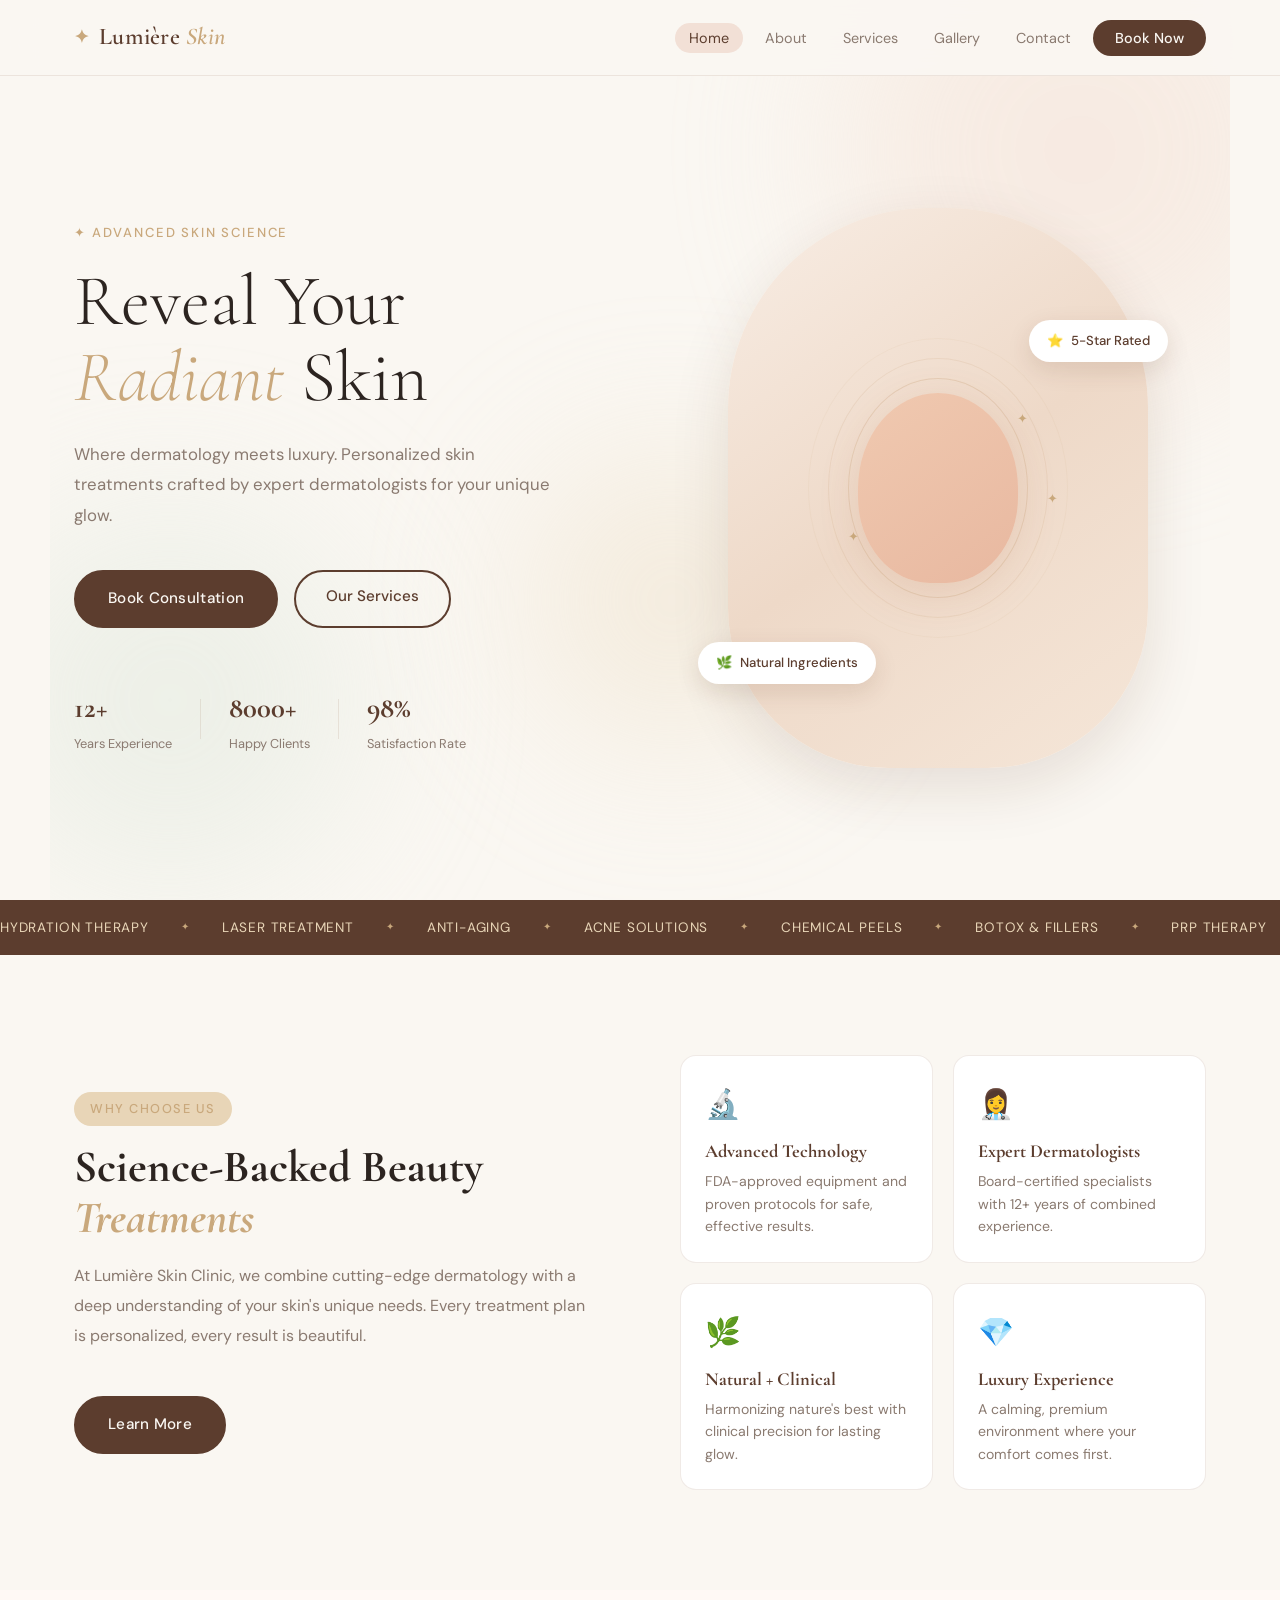
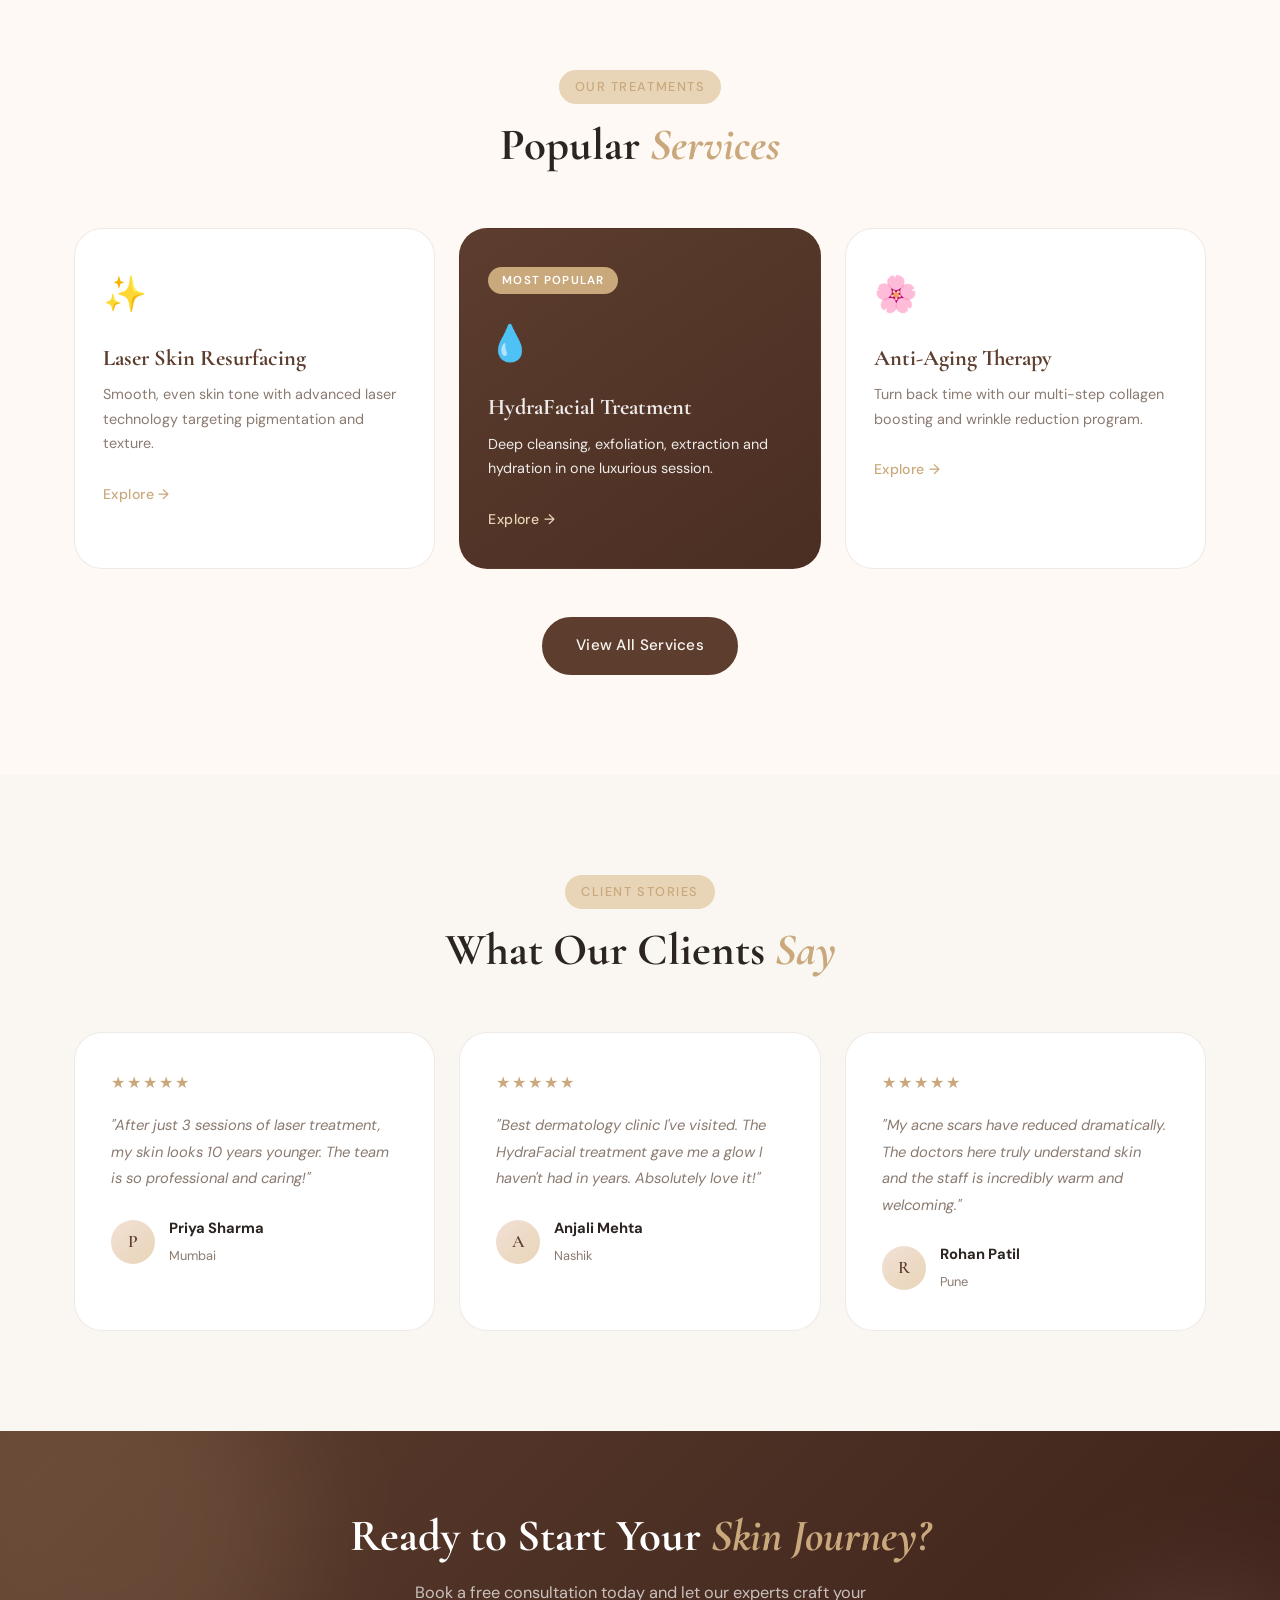
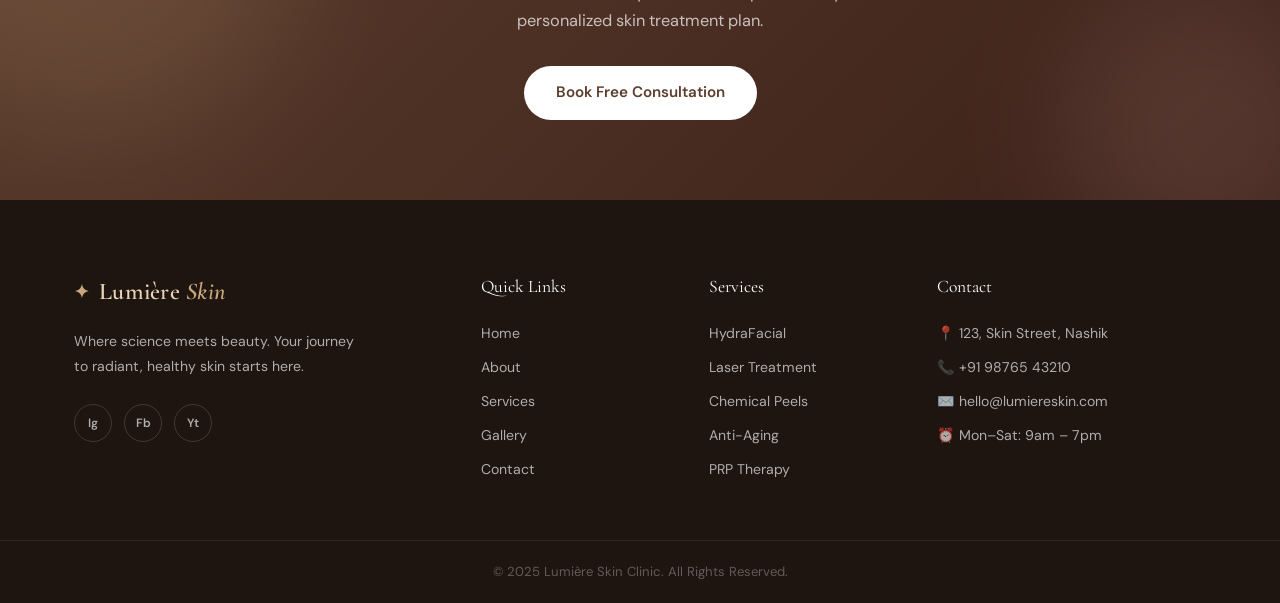
==== index.html @ b07c7418 "Add global styles for Lumière Skin Clinic including navbar, buttons, sections, and responsive design" ====
<!DOCTYPE html>
<html lang="en">
<head>
  <meta charset="UTF-8" />
  <meta name="viewport" content="width=device-width, initial-scale=1.0"/>
  <title>Lumière Skin Clinic – Glow From Within</title>
  <link href="https://fonts.googleapis.com/css2?family=Cormorant+Garamond:ital,wght@0,300;0,400;0,600;1,300;1,400&family=DM+Sans:wght@300;400;500&display=swap" rel="stylesheet"/>
  <link rel="stylesheet" href="style.css"/>
</head>
<body>

  <!-- NAV -->
  <nav class="navbar" id="navbar">
    <div class="nav-inner">
      <a href="index.html" class="logo">
        <span class="logo-icon">✦</span>
        <span>Lumière <em>Skin</em></span>
      </a>
      <button class="hamburger" id="hamburger" aria-label="Menu">
        <span></span><span></span><span></span>
      </button>
      <ul class="nav-links" id="navLinks">
        <li><a href="index.html" class="active">Home</a></li>
        <li><a href="about.html">About</a></li>
        <li><a href="services.html">Services</a></li>
        <li><a href="gallery.html">Gallery</a></li>
        <li><a href="contact.html">Contact</a></li>
        <li><a href="contact.html" class="nav-btn">Book Now</a></li>
      </ul>
    </div>
  </nav>

  <!-- HERO -->
  <section class="hero">
    <div class="hero-bg">
      <div class="blob blob1"></div>
      <div class="blob blob2"></div>
      <div class="blob blob3"></div>
    </div>
    <div class="hero-content">
      <p class="hero-tag">✦ Advanced Skin Science</p>
      <h1 class="hero-title">Reveal Your<br/><em>Radiant</em> Skin</h1>
      <p class="hero-sub">Where dermatology meets luxury. Personalized skin treatments crafted by expert dermatologists for your unique glow.</p>
      <div class="hero-btns">
        <a href="contact.html" class="btn-primary">Book Consultation</a>
        <a href="services.html" class="btn-ghost">Our Services</a>
      </div>
      <div class="hero-stats">
        <div class="stat"><strong>12+</strong><span>Years Experience</span></div>
        <div class="stat-divider"></div>
        <div class="stat"><strong>8000+</strong><span>Happy Clients</span></div>
        <div class="stat-divider"></div>
        <div class="stat"><strong>98%</strong><span>Satisfaction Rate</span></div>
      </div>
    </div>
    <div class="hero-image-wrap">
      <div class="hero-img-card">
        <div class="hero-img-placeholder">
          <div class="skin-illustration">
            <div class="face-circle"></div>
            <div class="glow-ring r1"></div>
            <div class="glow-ring r2"></div>
            <div class="glow-ring r3"></div>
            <div class="sparkle s1">✦</div>
            <div class="sparkle s2">✦</div>
            <div class="sparkle s3">✦</div>
          </div>
        </div>
        <div class="floating-badge b1"><span>🌿</span> Natural Ingredients</div>
        <div class="floating-badge b2"><span>⭐</span> 5-Star Rated</div>
      </div>
    </div>
  </section>

  <!-- MARQUEE -->
  <div class="marquee-wrap">
    <div class="marquee-track">
      <span>Hydration Therapy</span><span>✦</span>
      <span>Laser Treatment</span><span>✦</span>
      <span>Anti-Aging</span><span>✦</span>
      <span>Acne Solutions</span><span>✦</span>
      <span>Chemical Peels</span><span>✦</span>
      <span>Botox & Fillers</span><span>✦</span>
      <span>PRP Therapy</span><span>✦</span>
      <span>Hydration Therapy</span><span>✦</span>
      <span>Laser Treatment</span><span>✦</span>
      <span>Anti-Aging</span><span>✦</span>
      <span>Acne Solutions</span><span>✦</span>
      <span>Chemical Peels</span><span>✦</span>
    </div>
  </div>

  <!-- INTRO SECTION -->
  <section class="intro-section">
    <div class="container">
      <div class="intro-grid">
        <div class="intro-left">
          <div class="section-tag">Why Choose Us</div>
          <h2 class="section-title">Science-Backed Beauty <em>Treatments</em></h2>
          <p>At Lumière Skin Clinic, we combine cutting-edge dermatology with a deep understanding of your skin's unique needs. Every treatment plan is personalized, every result is beautiful.</p>
          <a href="about.html" class="btn-primary mt">Learn More</a>
        </div>
        <div class="intro-right">
          <div class="feature-cards">
            <div class="feat-card">
              <div class="feat-icon">🔬</div>
              <h4>Advanced Technology</h4>
              <p>FDA-approved equipment and proven protocols for safe, effective results.</p>
            </div>
            <div class="feat-card">
              <div class="feat-icon">👩‍⚕️</div>
              <h4>Expert Dermatologists</h4>
              <p>Board-certified specialists with 12+ years of combined experience.</p>
            </div>
            <div class="feat-card">
              <div class="feat-icon">🌿</div>
              <h4>Natural + Clinical</h4>
              <p>Harmonizing nature's best with clinical precision for lasting glow.</p>
            </div>
            <div class="feat-card">
              <div class="feat-icon">💎</div>
              <h4>Luxury Experience</h4>
              <p>A calming, premium environment where your comfort comes first.</p>
            </div>
          </div>
        </div>
      </div>
    </div>
  </section>

  <!-- SERVICES PREVIEW -->
  <section class="services-preview">
    <div class="container">
      <div class="sec-header">
        <div class="section-tag">Our Treatments</div>
        <h2 class="section-title">Popular <em>Services</em></h2>
      </div>
      <div class="services-grid">
        <div class="srv-card">
          <div class="srv-icon">✨</div>
          <h3>Laser Skin Resurfacing</h3>
          <p>Smooth, even skin tone with advanced laser technology targeting pigmentation and texture.</p>
          <a href="services.html" class="srv-link">Explore →</a>
        </div>
        <div class="srv-card featured">
          <div class="srv-badge">Most Popular</div>
          <div class="srv-icon">💧</div>
          <h3>HydraFacial Treatment</h3>
          <p>Deep cleansing, exfoliation, extraction and hydration in one luxurious session.</p>
          <a href="services.html" class="srv-link">Explore →</a>
        </div>
        <div class="srv-card">
          <div class="srv-icon">🌸</div>
          <h3>Anti-Aging Therapy</h3>
          <p>Turn back time with our multi-step collagen boosting and wrinkle reduction program.</p>
          <a href="services.html" class="srv-link">Explore →</a>
        </div>
      </div>
      <div class="center-btn">
        <a href="services.html" class="btn-primary">View All Services</a>
      </div>
    </div>
  </section>

  <!-- TESTIMONIALS -->
  <section class="testimonials">
    <div class="container">
      <div class="sec-header">
        <div class="section-tag">Client Stories</div>
        <h2 class="section-title">What Our Clients <em>Say</em></h2>
      </div>
      <div class="testi-grid">
        <div class="testi-card">
          <div class="stars">★★★★★</div>
          <p>"After just 3 sessions of laser treatment, my skin looks 10 years younger. The team is so professional and caring!"</p>
          <div class="testi-author"><div class="avatar">P</div><div><strong>Priya Sharma</strong><span>Mumbai</span></div></div>
        </div>
        <div class="testi-card">
          <div class="stars">★★★★★</div>
          <p>"Best dermatology clinic I've visited. The HydraFacial treatment gave me a glow I haven't had in years. Absolutely love it!"</p>
          <div class="testi-author"><div class="avatar">A</div><div><strong>Anjali Mehta</strong><span>Nashik</span></div></div>
        </div>
        <div class="testi-card">
          <div class="stars">★★★★★</div>
          <p>"My acne scars have reduced dramatically. The doctors here truly understand skin and the staff is incredibly warm and welcoming."</p>
          <div class="testi-author"><div class="avatar">R</div><div><strong>Rohan Patil</strong><span>Pune</span></div></div>
        </div>
      </div>
    </div>
  </section>

  <!-- CTA BANNER -->
  <section class="cta-banner">
    <div class="cta-content">
      <h2>Ready to Start Your <em>Skin Journey?</em></h2>
      <p>Book a free consultation today and let our experts craft your personalized skin treatment plan.</p>
      <a href="contact.html" class="btn-white">Book Free Consultation</a>
    </div>
    <div class="cta-blobs">
      <div class="cta-blob cb1"></div>
      <div class="cta-blob cb2"></div>
    </div>
  </section>

  <!-- FOOTER -->
  <footer class="footer">
    <div class="container footer-grid">
      <div class="footer-brand">
        <a href="index.html" class="logo dark"><span class="logo-icon">✦</span><span>Lumière <em>Skin</em></span></a>
        <p>Where science meets beauty. Your journey to radiant, healthy skin starts here.</p>
        <div class="socials">
          <a href="#">Ig</a><a href="#">Fb</a><a href="#">Yt</a>
        </div>
      </div>
      <div class="footer-col">
        <h5>Quick Links</h5>
        <ul>
          <li><a href="index.html">Home</a></li>
          <li><a href="about.html">About</a></li>
          <li><a href="services.html">Services</a></li>
          <li><a href="gallery.html">Gallery</a></li>
          <li><a href="contact.html">Contact</a></li>
        </ul>
      </div>
      <div class="footer-col">
        <h5>Services</h5>
        <ul>
          <li><a href="services.html">HydraFacial</a></li>
          <li><a href="services.html">Laser Treatment</a></li>
          <li><a href="services.html">Chemical Peels</a></li>
          <li><a href="services.html">Anti-Aging</a></li>
          <li><a href="services.html">PRP Therapy</a></li>
        </ul>
      </div>
      <div class="footer-col">
        <h5>Contact</h5>
        <ul>
          <li>📍 123, Skin Street, Nashik</li>
          <li>📞 +91 98765 43210</li>
          <li>✉️ hello@lumiereskin.com</li>
          <li>⏰ Mon–Sat: 9am – 7pm</li>
        </ul>
      </div>
    </div>
    <div class="footer-bottom">
      <p>© 2025 Lumière Skin Clinic. All Rights Reserved.</p>
    </div>
  </footer>

  <script src="script.js"></script>
</body>
</html>
---- style.css ----
/* ============================================
   LUMIÈRE SKIN CLINIC – GLOBAL STYLES
   ============================================ */

:root {
  --cream: #faf7f2;
  --warm-white: #fff9f5;
  --blush: #f2e0d6;
  --rose: #d4a09a;
  --gold: #c9a87c;
  --gold-light: #e8d5b7;
  --sage: #8fa88a;
  --sage-light: #d4e0d2;
  --charcoal: #2c2420;
  --brown: #5c3d2e;
  --muted: #8a7a70;
  --border: rgba(180,150,130,0.2);
  --shadow: 0 8px 40px rgba(80,40,20,0.08);
  --shadow-lg: 0 20px 60px rgba(80,40,20,0.12);
  --r: 16px;
  --r-lg: 28px;
  --nav-h: 76px;
}

*, *::before, *::after { box-sizing: border-box; margin: 0; padding: 0; }

html { scroll-behavior: smooth; }

body {
  font-family: 'DM Sans', sans-serif;
  background: var(--cream);
  color: var(--charcoal);
  font-size: 1rem;
  line-height: 1.7;
  overflow-x: hidden;
}

h1, h2, h3, h4 {
  font-family: 'Cormorant Garamond', serif;
  line-height: 1.15;
}

em { font-style: italic; color: var(--gold); }

a { text-decoration: none; color: inherit; }
img { max-width: 100%; display: block; }

.container { max-width: 1180px; margin: 0 auto; padding: 0 24px; }

/* ---- NAVBAR ---- */
.navbar {
  position: fixed; top: 0; left: 0; right: 0; z-index: 1000;
  height: var(--nav-h);
  background: rgba(250,247,242,0.92);
  backdrop-filter: blur(16px);
  border-bottom: 1px solid var(--border);
  transition: box-shadow 0.3s;
}
.navbar.scrolled { box-shadow: var(--shadow); }
.nav-inner {
  max-width: 1180px; margin: 0 auto; padding: 0 24px;
  height: 100%; display: flex; align-items: center; justify-content: space-between;
}
.logo {
  display: flex; align-items: center; gap: 10px;
  font-family: 'Cormorant Garamond', serif;
  font-size: 1.5rem; font-weight: 600;
  color: var(--brown); letter-spacing: 0.01em;
}
.logo-icon { color: var(--gold); font-size: 1.1rem; }
.logo em { font-style: italic; color: var(--gold); }
.nav-links {
  display: flex; align-items: center; gap: 8px;
  list-style: none;
}
.nav-links a {
  font-size: 0.9rem; font-weight: 400;
  color: var(--muted); padding: 6px 14px; border-radius: 100px;
  transition: all 0.2s;
}
.nav-links a:hover, .nav-links a.active {
  color: var(--brown); background: var(--blush);
}
.nav-btn {
  background: var(--brown) !important;
  color: var(--cream) !important;
  padding: 9px 22px !important;
  border-radius: 100px !important;
  font-weight: 500 !important;
}
.nav-btn:hover { background: var(--gold) !important; color: white !important; }
.hamburger {
  display: none; flex-direction: column; gap: 5px;
  background: none; border: none; cursor: pointer; padding: 8px;
}
.hamburger span {
  display: block; width: 24px; height: 2px;
  background: var(--brown); border-radius: 2px; transition: all 0.3s;
}

/* ---- BUTTONS ---- */
.btn-primary {
  display: inline-block;
  background: var(--brown); color: var(--cream);
  padding: 14px 32px; border-radius: 100px;
  font-family: 'DM Sans', sans-serif; font-size: 0.95rem; font-weight: 500;
  letter-spacing: 0.02em;
  transition: all 0.25s; border: 2px solid var(--brown);
}
.btn-primary:hover { background: var(--gold); border-color: var(--gold); transform: translateY(-2px); box-shadow: 0 8px 24px rgba(180,120,80,0.25); }
.btn-ghost {
  display: inline-block;
  background: transparent; color: var(--brown);
  padding: 12px 30px; border-radius: 100px;
  border: 2px solid var(--brown);
  font-size: 0.95rem; font-weight: 500;
  transition: all 0.25s;
}
.btn-ghost:hover { background: var(--brown); color: var(--cream); transform: translateY(-2px); }
.btn-white {
  display: inline-block;
  background: white; color: var(--brown);
  padding: 14px 32px; border-radius: 100px;
  font-size: 0.95rem; font-weight: 600;
  transition: all 0.25s;
}
.btn-white:hover { transform: translateY(-2px); box-shadow: 0 8px 24px rgba(0,0,0,0.15); }
.btn-primary.full { width: 100%; text-align: center; }
.mt { margin-top: 32px; }

/* ---- SECTION COMMON ---- */
.section-tag {
  display: inline-block;
  font-size: 0.8rem; font-weight: 500; letter-spacing: 0.12em; text-transform: uppercase;
  color: var(--gold); background: var(--gold-light);
  padding: 6px 16px; border-radius: 100px; margin-bottom: 16px;
}
.section-title { font-size: clamp(2rem, 4vw, 2.8rem); color: var(--charcoal); margin-bottom: 16px; }
.sec-header { text-align: center; margin-bottom: 56px; }
.sec-header p { color: var(--muted); max-width: 560px; margin: 0 auto; }
.center-btn { text-align: center; margin-top: 48px; }

/* ---- BLOBS ---- */
.blob {
  position: absolute; border-radius: 50%;
  filter: blur(80px); opacity: 0.4; pointer-events: none;
}
.blob1 { width: 500px; height: 500px; background: radial-gradient(circle, #f2d5c8, #f5e6d8); top: -100px; right: -100px; animation: blobFloat 8s ease-in-out infinite; }
.blob2 { width: 400px; height: 400px; background: radial-gradient(circle, #d4e0d2, #e8f0e6); bottom: 0; left: -80px; animation: blobFloat 10s ease-in-out infinite reverse; }
.blob3 { width: 300px; height: 300px; background: radial-gradient(circle, #e8d5b7, #f0e4cc); top: 50%; left: 40%; animation: blobFloat 12s ease-in-out infinite; }

@keyframes blobFloat {
  0%, 100% { transform: translate(0, 0) scale(1); }
  33% { transform: translate(30px, -20px) scale(1.05); }
  66% { transform: translate(-20px, 20px) scale(0.95); }
}

/* ============================================
   HERO
   ============================================ */
.hero {
  min-height: 100vh;
  padding-top: var(--nav-h);
  display: grid; grid-template-columns: 1fr 1fr;
  align-items: center; gap: 60px;
  max-width: 1180px; margin: 0 auto; padding-left: 24px; padding-right: 24px;
  position: relative;
}
.hero-bg { position: absolute; inset: 0; overflow: hidden; z-index: 0; pointer-events: none; }
.hero-content { position: relative; z-index: 1; padding: 60px 0; }
.hero-tag {
  font-size: 0.82rem; font-weight: 500; letter-spacing: 0.14em; text-transform: uppercase;
  color: var(--gold); margin-bottom: 20px; display: block;
}
.hero-title {
  font-size: clamp(2.8rem, 6vw, 4.5rem);
  color: var(--charcoal); font-weight: 300; margin-bottom: 24px;
  line-height: 1.05;
}
.hero-sub { font-size: 1.05rem; color: var(--muted); max-width: 480px; margin-bottom: 40px; line-height: 1.8; }
.hero-btns { display: flex; gap: 16px; flex-wrap: wrap; margin-bottom: 56px; }
.hero-stats { display: flex; align-items: center; gap: 28px; }
.stat { display: flex; flex-direction: column; }
.stat strong { font-size: 1.8rem; font-family: 'Cormorant Garamond', serif; color: var(--brown); }
.stat span { font-size: 0.8rem; color: var(--muted); }
.stat-divider { width: 1px; height: 40px; background: var(--border); }

/* HERO IMAGE */
.hero-image-wrap { position: relative; z-index: 1; display: flex; justify-content: center; }
.hero-img-card {
  position: relative; width: 420px; max-width: 100%;
}
.hero-img-placeholder {
  width: 100%; aspect-ratio: 3/4;
  background: linear-gradient(145deg, #f8ede4, #eed9c8, #f5e6d8);
  border-radius: 200px 200px 160px 160px;
  display: flex; align-items: center; justify-content: center;
  overflow: hidden; box-shadow: var(--shadow-lg);
}
.skin-illustration { position: relative; width: 200px; height: 200px; }
.face-circle {
  width: 160px; height: 190px;
  background: linear-gradient(145deg, #f0c9b0, #e8b8a0);
  border-radius: 50% 50% 45% 45%;
  position: absolute; top: 50%; left: 50%; transform: translate(-50%, -50%);
  box-shadow: 0 10px 40px rgba(180,100,60,0.15);
}
.glow-ring {
  position: absolute; border-radius: 50%;
  border: 1px solid rgba(200,160,120,0.3);
  top: 50%; left: 50%; transform: translate(-50%, -50%);
}
.r1 { width: 180px; height: 220px; animation: ringPulse 3s ease-in-out infinite; }
.r2 { width: 220px; height: 260px; animation: ringPulse 3s ease-in-out infinite 0.5s; opacity: 0.6; }
.r3 { width: 260px; height: 300px; animation: ringPulse 3s ease-in-out infinite 1s; opacity: 0.3; }
@keyframes ringPulse {
  0%, 100% { opacity: 0.4; transform: translate(-50%, -50%) scale(1); }
  50% { opacity: 0.8; transform: translate(-50%, -50%) scale(1.05); }
}
.sparkle { position: absolute; color: var(--gold); font-size: 0.8rem; animation: sparkleSpin 4s ease-in-out infinite; }
.s1 { top: 10%; right: 5%; animation-delay: 0s; }
.s2 { bottom: 20%; left: 5%; animation-delay: 1.3s; }
.s3 { top: 50%; right: -10%; animation-delay: 2.6s; }
@keyframes sparkleSpin { 0%, 100% { transform: scale(1) rotate(0deg); opacity: 0.7; } 50% { transform: scale(1.5) rotate(180deg); opacity: 1; } }

.floating-badge {
  position: absolute; background: white;
  border-radius: 50px; padding: 10px 18px;
  font-size: 0.82rem; font-weight: 500; color: var(--brown);
  box-shadow: 0 8px 24px rgba(80,40,20,0.12);
  display: flex; align-items: center; gap: 8px;
  animation: badgeFloat 4s ease-in-out infinite;
}
.b1 { bottom: 15%; left: -30px; animation-delay: 0s; }
.b2 { top: 20%; right: -20px; animation-delay: 2s; }
@keyframes badgeFloat { 0%, 100% { transform: translateY(0); } 50% { transform: translateY(-8px); } }

/* ---- MARQUEE ---- */
.marquee-wrap {
  background: var(--brown); overflow: hidden; padding: 16px 0;
}
.marquee-track {
  display: flex; gap: 32px; align-items: center;
  width: max-content;
  animation: marqueeScroll 25s linear infinite;
  font-size: 0.85rem; font-weight: 400; letter-spacing: 0.06em; text-transform: uppercase;
  color: var(--gold-light);
}
.marquee-track span:nth-child(even) { color: var(--gold); font-size: 0.6rem; }
@keyframes marqueeScroll { from { transform: translateX(0); } to { transform: translateX(-50%); } }

/* ---- INTRO ---- */
.intro-section { padding: 100px 0; }
.intro-grid { display: grid; grid-template-columns: 1fr 1fr; gap: 80px; align-items: center; }
.intro-left p { color: var(--muted); margin-bottom: 12px; line-height: 1.9; }
.feature-cards { display: grid; grid-template-columns: 1fr 1fr; gap: 20px; }
.feat-card {
  background: white; border-radius: var(--r);
  padding: 24px; border: 1px solid var(--border);
  transition: all 0.3s;
}
.feat-card:hover { transform: translateY(-4px); box-shadow: var(--shadow); border-color: var(--gold-light); }
.feat-icon { font-size: 1.8rem; margin-bottom: 12px; }
.feat-card h4 { font-family: 'Cormorant Garamond', serif; font-size: 1.15rem; color: var(--brown); margin-bottom: 8px; }
.feat-card p { font-size: 0.88rem; color: var(--muted); line-height: 1.6; }

/* ---- SERVICES PREVIEW ---- */
.services-preview { padding: 80px 0 100px; background: var(--warm-white); }
.services-grid { display: grid; grid-template-columns: repeat(3, 1fr); gap: 24px; }
.srv-card {
  background: white; border-radius: var(--r-lg);
  padding: 36px 28px; border: 1px solid var(--border);
  position: relative; transition: all 0.3s; overflow: hidden;
}
.srv-card::before {
  content: ''; position: absolute; inset: 0;
  background: linear-gradient(145deg, transparent, rgba(200,160,120,0.04));
  opacity: 0; transition: opacity 0.3s;
}
.srv-card:hover { transform: translateY(-6px); box-shadow: var(--shadow-lg); }
.srv-card:hover::before { opacity: 1; }
.srv-card.featured {
  background: linear-gradient(145deg, var(--brown), #4a2e22);
  color: white; border-color: transparent;
}
.srv-card.featured h3, .srv-card.featured p { color: rgba(255,255,255,0.9); }
.srv-card.featured .srv-link { color: var(--gold-light); }
.srv-badge {
  display: inline-block; background: var(--gold);
  color: white; font-size: 0.72rem; font-weight: 600;
  letter-spacing: 0.1em; text-transform: uppercase;
  padding: 4px 14px; border-radius: 100px; margin-bottom: 20px;
}
.srv-icon { font-size: 2.2rem; margin-bottom: 20px; display: block; }
.srv-card h3 { font-family: 'Cormorant Garamond', serif; font-size: 1.4rem; margin-bottom: 12px; color: var(--brown); }
.srv-card p { font-size: 0.9rem; color: var(--muted); margin-bottom: 24px; line-height: 1.7; }
.srv-link { font-size: 0.88rem; font-weight: 500; color: var(--gold); letter-spacing: 0.03em; transition: letter-spacing 0.2s; }
.srv-link:hover { letter-spacing: 0.06em; }

/* ---- TESTIMONIALS ---- */
.testimonials { padding: 100px 0; }
.testi-grid { display: grid; grid-template-columns: repeat(3, 1fr); gap: 24px; }
.testi-card {
  background: white; border-radius: var(--r-lg);
  padding: 36px; border: 1px solid var(--border);
  transition: all 0.3s;
}
.testi-card:hover { transform: translateY(-4px); box-shadow: var(--shadow); }
.stars { color: var(--gold); margin-bottom: 16px; letter-spacing: 2px; font-size: 1rem; }
.testi-card > p { color: var(--muted); font-size: 0.92rem; line-height: 1.8; margin-bottom: 24px; font-style: italic; }
.testi-author { display: flex; align-items: center; gap: 14px; }
.avatar {
  width: 44px; height: 44px; border-radius: 50%;
  background: linear-gradient(135deg, var(--blush), var(--gold-light));
  display: flex; align-items: center; justify-content: center;
  font-family: 'Cormorant Garamond', serif; font-size: 1.1rem;
  color: var(--brown); font-weight: 600; flex-shrink: 0;
}
.testi-author strong { display: block; font-size: 0.92rem; color: var(--charcoal); }
.testi-author span { font-size: 0.8rem; color: var(--muted); }

/* ---- CTA BANNER ---- */
.cta-banner {
  background: linear-gradient(135deg, var(--brown) 0%, #3a2018 100%);
  padding: 80px 24px; text-align: center; position: relative; overflow: hidden;
}
.cta-content { position: relative; z-index: 1; }
.cta-banner h2 { font-size: clamp(1.8rem, 4vw, 2.8rem); color: white; margin-bottom: 16px; }
.cta-banner em { color: var(--gold); font-style: italic; }
.cta-banner p { color: rgba(255,255,255,0.7); max-width: 500px; margin: 0 auto 32px; font-size: 1.02rem; }
.cta-blob { position: absolute; border-radius: 50%; filter: blur(60px); opacity: 0.15; }
.cb1 { width: 400px; height: 400px; background: var(--gold); top: -100px; left: -100px; }
.cb2 { width: 300px; height: 300px; background: var(--rose); bottom: -80px; right: -80px; }

/* ---- FOOTER ---- */
.footer { background: #1e1410; padding: 72px 0 0; color: rgba(255,255,255,0.65); }
.footer-grid { display: grid; grid-template-columns: 2fr 1fr 1fr 1.5fr; gap: 48px; padding-bottom: 48px; }
.footer-brand .logo { color: var(--gold-light); margin-bottom: 16px; }
.footer-brand p { font-size: 0.88rem; line-height: 1.8; max-width: 280px; margin-bottom: 24px; }
.socials { display: flex; gap: 12px; }
.socials a {
  width: 38px; height: 38px; border-radius: 50%;
  border: 1px solid rgba(255,255,255,0.15);
  display: flex; align-items: center; justify-content: center;
  font-size: 0.75rem; font-weight: 600; letter-spacing: 0;
  transition: all 0.2s;
}
.socials a:hover { background: var(--gold); border-color: var(--gold); color: white; }
.footer-col h5 {
  font-family: 'Cormorant Garamond', serif;
  font-size: 1.1rem; color: white; margin-bottom: 20px; font-weight: 400;
}
.footer-col ul { list-style: none; }
.footer-col ul li { margin-bottom: 10px; font-size: 0.88rem; }
.footer-col ul li a { transition: color 0.2s; }
.footer-col ul li a:hover { color: var(--gold-light); }
.footer-bottom {
  border-top: 1px solid rgba(255,255,255,0.08);
  padding: 20px 24px; text-align: center;
  font-size: 0.82rem; color: rgba(255,255,255,0.3);
}

/* ============================================
   PAGE HERO (inner pages)
   ============================================ */
.page-hero {
  padding: calc(var(--nav-h) + 80px) 24px 80px;
  text-align: center; position: relative; overflow: hidden;
  background: var(--warm-white);
}
.ph-blobs { position: absolute; inset: 0; overflow: hidden; pointer-events: none; }
.ph-content { position: relative; z-index: 1; }
.page-hero h1 { font-size: clamp(2.8rem, 6vw, 4rem); margin-bottom: 16px; }
.page-hero p { color: var(--muted); font-size: 1.05rem; max-width: 520px; margin: 0 auto; }

/* ============================================
   ABOUT PAGE
   ============================================ */
.about-story { padding: 100px 0; }
.story-grid { display: grid; grid-template-columns: 1fr 1.3fr; gap: 80px; align-items: center; }
.story-visual { position: relative; }
.story-img-card {
  background: linear-gradient(145deg, #f0e4d8, #e8d5c0);
  border-radius: var(--r-lg); padding: 60px;
  aspect-ratio: 1; display: flex; align-items: center; justify-content: center;
  box-shadow: var(--shadow-lg);
}
.clinic-illustration { position: relative; }
.cli-circle {
  width: 160px; height: 160px; border-radius: 50%;
  background: linear-gradient(145deg, var(--rose), var(--gold));
  opacity: 0.3;
}
.cli-plus {
  position: absolute; top: 50%; left: 50%; transform: translate(-50%, -50%);
  font-size: 4rem; color: var(--brown); opacity: 0.6;
  font-family: 'Cormorant Garamond', serif;
}
.story-badge {
  position: absolute; bottom: -20px; right: -20px;
  background: var(--brown); color: var(--gold-light);
  padding: 16px 24px; border-radius: var(--r);
  font-family: 'Cormorant Garamond', serif; font-size: 1.4rem;
  box-shadow: var(--shadow);
}
.story-text p { color: var(--muted); margin-bottom: 20px; line-height: 1.9; }
.about-pillars { margin-top: 36px; display: flex; flex-direction: column; gap: 20px; }
.pillar { display: flex; gap: 20px; align-items: flex-start; }
.pillar-num {
  font-family: 'Cormorant Garamond', serif; font-size: 2rem;
  color: var(--gold); font-weight: 300; line-height: 1; flex-shrink: 0;
}
.pillar strong { display: block; color: var(--brown); margin-bottom: 4px; }
.pillar p { font-size: 0.88rem; color: var(--muted); margin: 0; }

.team-section { padding: 80px 0 100px; background: var(--warm-white); }
.team-grid { display: grid; grid-template-columns: repeat(3, 1fr); gap: 28px; }
.team-card {
  background: white; border-radius: var(--r-lg);
  padding: 40px 28px; text-align: center;
  border: 1px solid var(--border); transition: all 0.3s;
}
.team-card:hover { transform: translateY(-6px); box-shadow: var(--shadow-lg); }
.avatar-circle {
  width: 90px; height: 90px; border-radius: 50%;
  display: flex; align-items: center; justify-content: center;
  font-family: 'Cormorant Garamond', serif; font-size: 1.2rem;
  font-weight: 600; margin: 0 auto 20px;
}
.av1 { background: linear-gradient(135deg, #f2d5c8, #e8c0aa); color: var(--brown); }
.av2 { background: linear-gradient(135deg, #d4e0d2, #b8d0b5); color: #3a5e38; }
.av3 { background: linear-gradient(135deg, #d3d8f5, #b8c0e8); color: #3a4580; }
.team-card h3 { font-family: 'Cormorant Garamond', serif; font-size: 1.4rem; color: var(--brown); margin-bottom: 6px; }
.team-role { font-size: 0.82rem; color: var(--gold); font-weight: 500; letter-spacing: 0.05em; display: block; margin-bottom: 14px; }
.team-card > p { font-size: 0.88rem; color: var(--muted); line-height: 1.7; }

.values-section { padding: 80px 0 100px; }
.values-grid { display: grid; grid-template-columns: repeat(4, 1fr); gap: 20px; }
.val-card {
  background: white; border-radius: var(--r);
  padding: 32px 24px; border: 1px solid var(--border);
  text-align: center; transition: all 0.3s;
}
.val-card:hover { transform: translateY(-4px); box-shadow: var(--shadow); }
.val-icon { font-size: 2rem; margin-bottom: 16px; }
.val-card h4 { font-family: 'Cormorant Garamond', serif; font-size: 1.2rem; color: var(--brown); margin-bottom: 10px; }
.val-card p { font-size: 0.86rem; color: var(--muted); }

/* ============================================
   SERVICES PAGE
   ============================================ */
.services-full { padding: 80px 0 100px; }
.services-cats { display: flex; flex-direction: column; gap: 64px; }
.cat-label {
  font-family: 'Cormorant Garamond', serif; font-size: 1.6rem;
  color: var(--brown); margin-bottom: 28px;
  padding-bottom: 16px; border-bottom: 1px solid var(--border);
  display: flex; align-items: center; gap: 16px;
}
.cat-label::before { content: '✦'; color: var(--gold); font-size: 1rem; }
.srv-list { display: flex; flex-direction: column; gap: 16px; }
.srv-detail-card {
  background: white; border-radius: var(--r);
  padding: 28px; border: 1px solid var(--border);
  display: flex; align-items: flex-start; gap: 24px;
  transition: all 0.25s;
}
.srv-detail-card:hover { box-shadow: var(--shadow); border-color: var(--gold-light); transform: translateX(4px); }
.sdc-icon { font-size: 2rem; flex-shrink: 0; width: 56px; text-align: center; margin-top: 4px; }
.sdc-content { flex: 1; }
.sdc-content h3 { font-family: 'Cormorant Garamond', serif; font-size: 1.35rem; color: var(--brown); margin-bottom: 8px; }
.sdc-content > p { font-size: 0.9rem; color: var(--muted); margin-bottom: 14px; line-height: 1.7; }
.sdc-meta { display: flex; gap: 20px; }
.sdc-meta span { font-size: 0.82rem; color: var(--muted); background: var(--cream); padding: 4px 12px; border-radius: 100px; }
.sdc-btn {
  flex-shrink: 0; background: var(--brown); color: var(--cream);
  padding: 10px 22px; border-radius: 100px; font-size: 0.85rem; font-weight: 500;
  align-self: center; transition: all 0.2s; white-space: nowrap;
}
.sdc-btn:hover { background: var(--gold); }

/* ============================================
   GALLERY PAGE
   ============================================ */
.gallery-section { padding: 60px 0 100px; }
.gallery-filters {
  display: flex; gap: 10px; flex-wrap: wrap;
  justify-content: center; margin-bottom: 48px;
}
.gf-btn {
  background: white; border: 1px solid var(--border);
  color: var(--muted); padding: 9px 22px; border-radius: 100px;
  font-family: 'DM Sans', sans-serif; font-size: 0.88rem; cursor: pointer;
  transition: all 0.2s;
}
.gf-btn.active, .gf-btn:hover { background: var(--brown); color: var(--cream); border-color: var(--brown); }
.gallery-grid {
  display: grid;
  grid-template-columns: repeat(4, 1fr);
  grid-auto-rows: 220px;
  gap: 16px;
}
.gallery-item.tall { grid-row: span 2; }
.gallery-item.wide { grid-column: span 2; }
.g-card {
  border-radius: var(--r); overflow: hidden;
  position: relative; cursor: pointer; height: 100%;
  transition: transform 0.3s, box-shadow 0.3s;
}
.g-card:hover { transform: scale(1.02); box-shadow: var(--shadow-lg); }
.g-card:hover .g-overlay { opacity: 1; }
.g-overlay {
  position: absolute; inset: 0; z-index: 2;
  background: rgba(44,36,32,0.6);
  display: flex; align-items: center; justify-content: center;
  opacity: 0; transition: opacity 0.3s;
}
.g-overlay span { color: white; font-size: 0.92rem; font-weight: 500; text-align: center; padding: 0 16px; }
.g-placeholder {
  width: 100%; height: 100%;
  display: flex; flex-direction: column;
  align-items: center; justify-content: center; gap: 8px;
}
.g-tag {
  position: absolute; top: 12px; left: 12px;
  background: rgba(255,255,255,0.9); color: var(--brown);
  font-size: 0.72rem; font-weight: 600; letter-spacing: 0.06em; text-transform: uppercase;
  padding: 4px 12px; border-radius: 100px;
}
.gp-face {
  width: 80px; height: 100px; border-radius: 50% 50% 45% 45%;
  box-shadow: 0 4px 20px rgba(0,0,0,0.1);
}
.f1 { background: linear-gradient(145deg, #f0c9b0, #e8b8a0); }
.f2 { background: linear-gradient(145deg, #e8d0c0, #d8c0a8); }
.f3 { background: linear-gradient(145deg, #d8e8f0, #c0d8e8); }
.f4 { background: linear-gradient(145deg, #f0d0c8, #e8c0b0); }
.f5 { background: linear-gradient(145deg, #d0d8f0, #c0c8e8); }
.gp-shine {
  width: 40px; height: 40px; border-radius: 50%;
  background: radial-gradient(circle, rgba(255,255,255,0.8), transparent);
  margin-top: -20px; margin-left: 20px;
}
.gp-sparkles { color: var(--gold); font-size: 1.2rem; letter-spacing: 8px; }
.gp-icon { text-align: center; }
.laser-beam {
  width: 3px; height: 60px; background: linear-gradient(to bottom, #60d0ff, transparent);
  margin: 0 auto; border-radius: 2px;
  box-shadow: 0 0 10px #60d0ff;
}
.before-after { display: flex; width: 100%; height: 100%; }
.ba-side { flex: 1; display: flex; align-items: center; justify-content: center; font-size: 0.75rem; font-weight: 600; letter-spacing: 0.08em; text-transform: uppercase; }
.ba-before { background: rgba(180,120,100,0.2); color: #8a5545; }
.ba-after { background: rgba(100,180,120,0.2); color: #4a8a5a; }
.ba-after.clear { background: rgba(120,200,140,0.3); }
.ba-divider { width: 2px; background: white; }
.oxygen-bubbles { display: flex; gap: 8px; color: rgba(100,150,200,0.6); font-size: 1.2rem; letter-spacing: 4px; }
.age-arrows { color: var(--gold); font-size: 0.85rem; font-weight: 600; }
.clinic-ph { padding: 20px; }
.clinic-room { position: relative; width: 140px; height: 100px; }
.cr-bed { width: 100px; height: 40px; background: rgba(200,180,160,0.4); border-radius: 8px; position: absolute; bottom: 0; left: 10px; }
.cr-lamp { width: 20px; height: 50px; background: rgba(200,200,200,0.5); border-radius: 4px; position: absolute; top: 0; right: 20px; }
.cr-table { width: 40px; height: 30px; background: rgba(180,160,140,0.3); border-radius: 6px; position: absolute; bottom: 0; right: 0; }

/* LIGHTBOX */
.lightbox {
  display: none; position: fixed; inset: 0; z-index: 9999;
  background: rgba(20,10,6,0.95); align-items: center; justify-content: center;
}
.lightbox.open { display: flex; }
.lb-close {
  position: absolute; top: 24px; right: 24px;
  background: rgba(255,255,255,0.1); border: none; color: white;
  width: 44px; height: 44px; border-radius: 50%; cursor: pointer; font-size: 1.1rem;
  transition: background 0.2s;
}
.lb-close:hover { background: var(--rose); }
.lb-content { max-width: 80vw; max-height: 80vh; border-radius: var(--r); overflow: hidden; }

/* ============================================
   CONTACT PAGE
   ============================================ */
.contact-section { padding: 80px 0 100px; }
.contact-grid { display: grid; grid-template-columns: 1fr 1.4fr; gap: 60px; align-items: start; }
.contact-info h2 { margin-bottom: 16px; }
.contact-info > p { color: var(--muted); margin-bottom: 40px; }
.info-items { display: flex; flex-direction: column; gap: 24px; margin-bottom: 36px; }
.info-item { display: flex; gap: 16px; align-items: flex-start; }
.info-icon { font-size: 1.4rem; flex-shrink: 0; margin-top: 2px; }
.info-item strong { display: block; color: var(--brown); margin-bottom: 4px; font-family: 'Cormorant Garamond', serif; font-size: 1.05rem; }
.info-item p { font-size: 0.9rem; color: var(--muted); line-height: 1.6; margin: 0; }
.social-links { display: flex; gap: 12px; flex-wrap: wrap; }
.soc-link {
  background: var(--blush); color: var(--brown);
  padding: 8px 18px; border-radius: 100px; font-size: 0.85rem;
  transition: all 0.2s;
}
.soc-link:hover { background: var(--brown); color: var(--cream); }

.form-card {
  background: white; border-radius: var(--r-lg);
  padding: 48px; border: 1px solid var(--border);
  box-shadow: var(--shadow);
}
.form-card h3 { font-family: 'Cormorant Garamond', serif; font-size: 1.8rem; color: var(--brown); margin-bottom: 8px; }
.form-card > p { color: var(--muted); font-size: 0.9rem; margin-bottom: 32px; }
.form-group { margin-bottom: 20px; }
.form-row { display: grid; grid-template-columns: 1fr 1fr; gap: 16px; }
.form-group label { display: block; font-size: 0.82rem; font-weight: 500; color: var(--brown); margin-bottom: 8px; letter-spacing: 0.03em; }
.form-group input,
.form-group select,
.form-group textarea {
  width: 100%; padding: 13px 16px;
  border: 1.5px solid var(--border); border-radius: 10px;
  font-family: 'DM Sans', sans-serif; font-size: 0.92rem; color: var(--charcoal);
  background: var(--cream); outline: none; transition: border-color 0.2s;
  appearance: none;
}
.form-group input:focus,
.form-group select:focus,
.form-group textarea:focus { border-color: var(--gold); background: white; }
.form-group textarea { resize: vertical; min-height: 120px; }
.success-msg {
  background: #d4edda; color: #2d6a4f;
  padding: 16px; border-radius: 10px; margin-bottom: 24px;
  font-size: 0.9rem; font-weight: 500; display: flex; align-items: center; gap: 10px;
}
.success-msg span { font-size: 1.2rem; }

.map-section { height: 360px; position: relative; overflow: hidden; }
.map-placeholder {
  width: 100%; height: 100%;
  background: linear-gradient(135deg, #f0e8d8, #e8dcc8, #d8ceb8);
  display: flex; align-items: center; justify-content: center;
}
.map-overlay-content { text-align: center; }
.map-pin { font-size: 2.5rem; margin-bottom: 12px; animation: pinBounce 2s ease-in-out infinite; }
@keyframes pinBounce { 0%, 100% { transform: translateY(0); } 50% { transform: translateY(-8px); } }
.map-overlay-content h4 { font-family: 'Cormorant Garamond', serif; font-size: 1.4rem; color: var(--brown); margin-bottom: 6px; }
.map-overlay-content p { color: var(--muted); font-size: 0.9rem; margin-bottom: 20px; }

.faq-section { padding: 80px 0 100px; background: var(--warm-white); }
.faq-list { max-width: 780px; margin: 0 auto; display: flex; flex-direction: column; gap: 12px; }
.faq-item { background: white; border-radius: var(--r); border: 1px solid var(--border); overflow: hidden; }
.faq-q {
  width: 100%; display: flex; justify-content: space-between; align-items: center;
  padding: 20px 24px; background: none; border: none; cursor: pointer;
  font-family: 'DM Sans', sans-serif; font-size: 0.95rem; font-weight: 500;
  color: var(--charcoal); text-align: left; gap: 16px; transition: color 0.2s;
}
.faq-q:hover { color: var(--brown); }
.faq-arrow { font-size: 1.4rem; color: var(--gold); flex-shrink: 0; transition: transform 0.3s; line-height: 1; }
.faq-q.open .faq-arrow { transform: rotate(45deg); }
.faq-a {
  max-height: 0; overflow: hidden; transition: max-height 0.35s ease, padding 0.2s;
  padding: 0 24px; font-size: 0.9rem; color: var(--muted); line-height: 1.8;
}
.faq-a.open { max-height: 200px; padding-bottom: 20px; }

/* ============================================
   RESPONSIVE
   ============================================ */
@media (max-width: 1024px) {
  .gallery-grid { grid-template-columns: repeat(3, 1fr); }
  .hero { grid-template-columns: 1fr; text-align: center; }
  .hero-content { order: 1; padding-bottom: 0; }
  .hero-image-wrap { order: 2; }
  .hero-sub { max-width: 100%; }
  .hero-btns { justify-content: center; }
  .hero-stats { justify-content: center; }
  .hero-img-card { width: 300px; }
  .intro-grid { grid-template-columns: 1fr; gap: 48px; }
  .values-grid { grid-template-columns: repeat(2, 1fr); }
}

@media (max-width: 768px) {
  .nav-links {
    display: none; flex-direction: column;
    position: absolute; top: var(--nav-h); left: 0; right: 0;
    background: white; padding: 20px; gap: 4px;
    box-shadow: var(--shadow); border-top: 1px solid var(--border);
  }
  .nav-links.open { display: flex; }
  .nav-links a { padding: 12px 16px; border-radius: 8px; }
  .hamburger { display: flex; }

  .hero { padding: 24px; }
  .hero-title { font-size: 2.8rem; }
  .hero-image-wrap { display: none; }
  .hero-stats { gap: 16px; flex-wrap: wrap; justify-content: center; }

  .services-grid { grid-template-columns: 1fr; }
  .testi-grid { grid-template-columns: 1fr; }
  .team-grid { grid-template-columns: 1fr; }
  .story-grid { grid-template-columns: 1fr; }
  .gallery-grid { grid-template-columns: repeat(2, 1fr); }
  .gallery-item.wide { grid-column: span 1; }
  .contact-grid { grid-template-columns: 1fr; }
  .form-row { grid-template-columns: 1fr; }
  .form-card { padding: 28px; }
  .footer-grid { grid-template-columns: 1fr 1fr; gap: 32px; }
  .values-grid { grid-template-columns: 1fr 1fr; }
  .feature-cards { grid-template-columns: 1fr; }
  .srv-detail-card { flex-direction: column; gap: 12px; }
  .sdc-btn { align-self: flex-start; }
  .sdc-meta { flex-wrap: wrap; gap: 8px; }
}

@media (max-width: 480px) {
  .gallery-grid { grid-template-columns: 1fr 1fr; grid-auto-rows: 160px; }
  .gallery-item.tall { grid-row: span 1; }
  .footer-grid { grid-template-columns: 1fr; }
  .hero-stats { flex-direction: column; align-items: center; }
  .stat-divider { width: 40px; height: 1px; }
  .btn-primary, .btn-ghost { padding: 12px 24px; font-size: 0.9rem; }
  .values-grid { grid-template-columns: 1fr; }
  .hero-btns { flex-direction: column; align-items: center; }
}
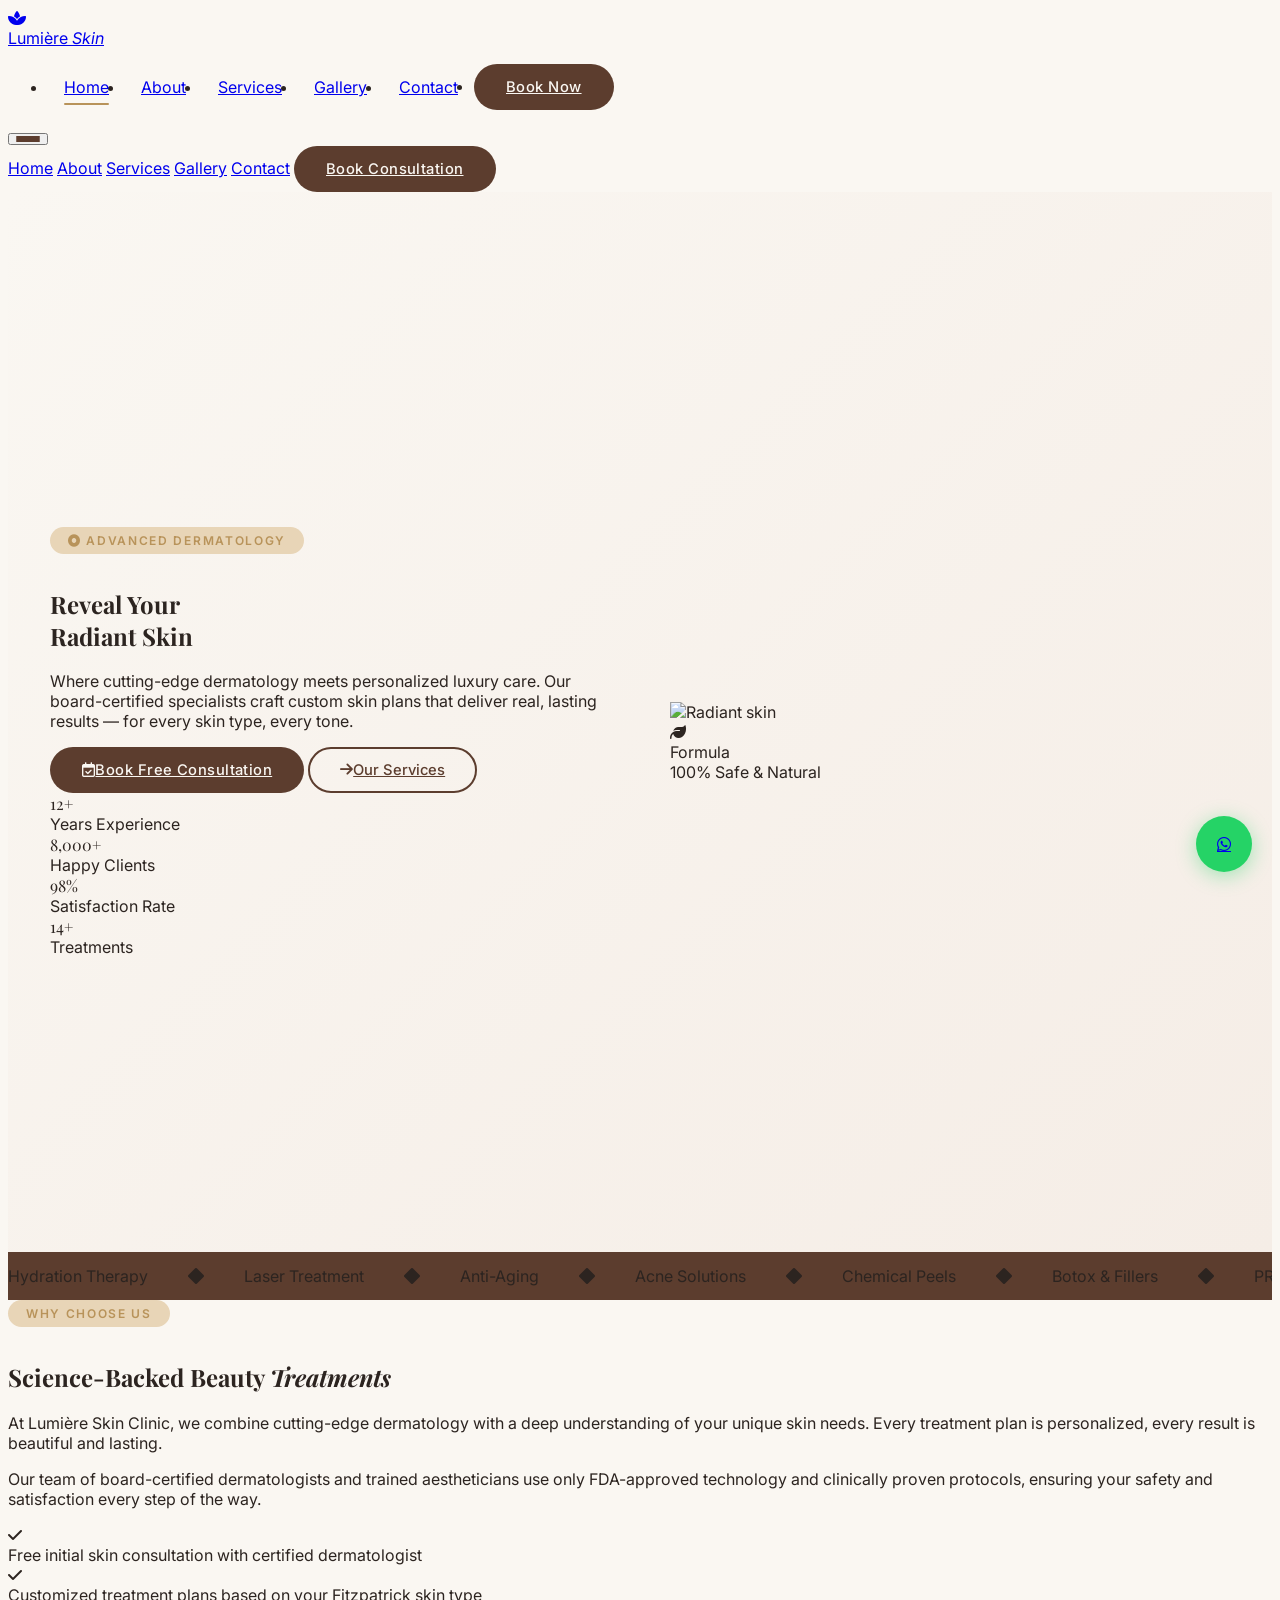
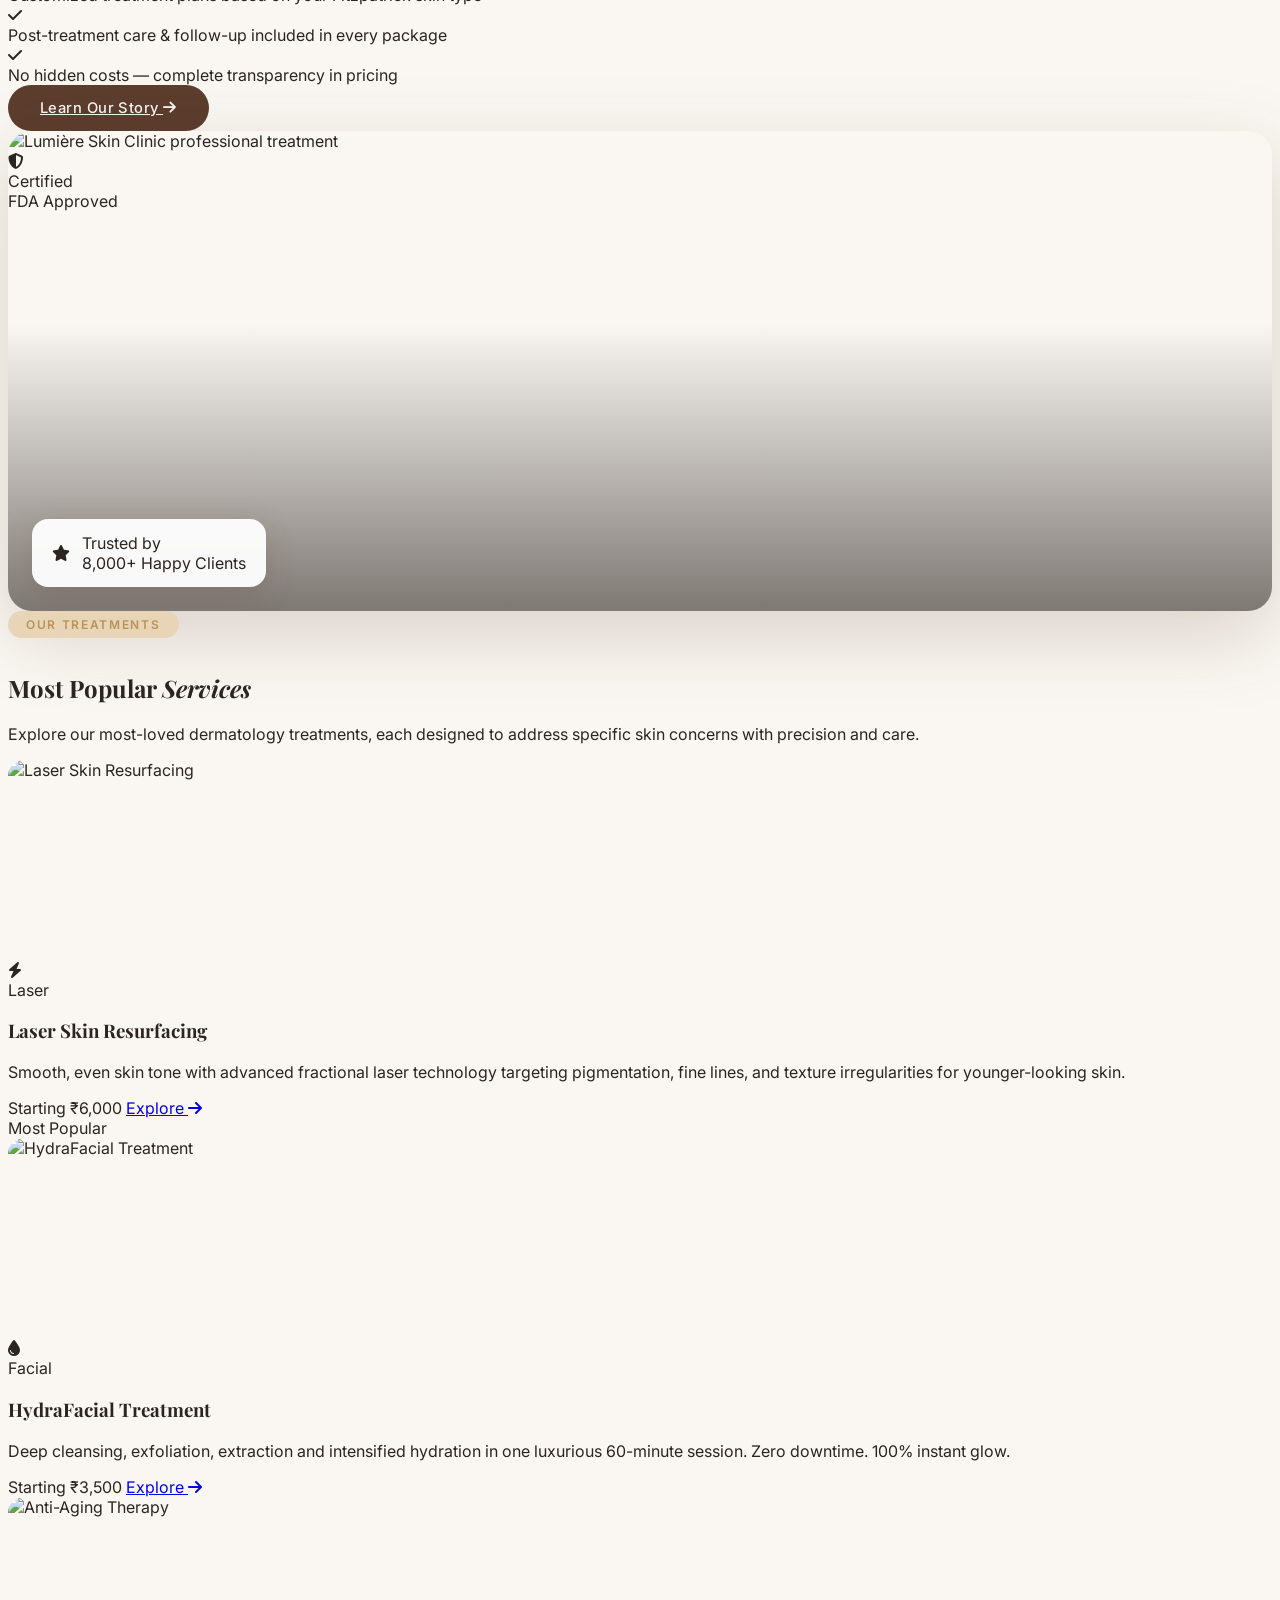
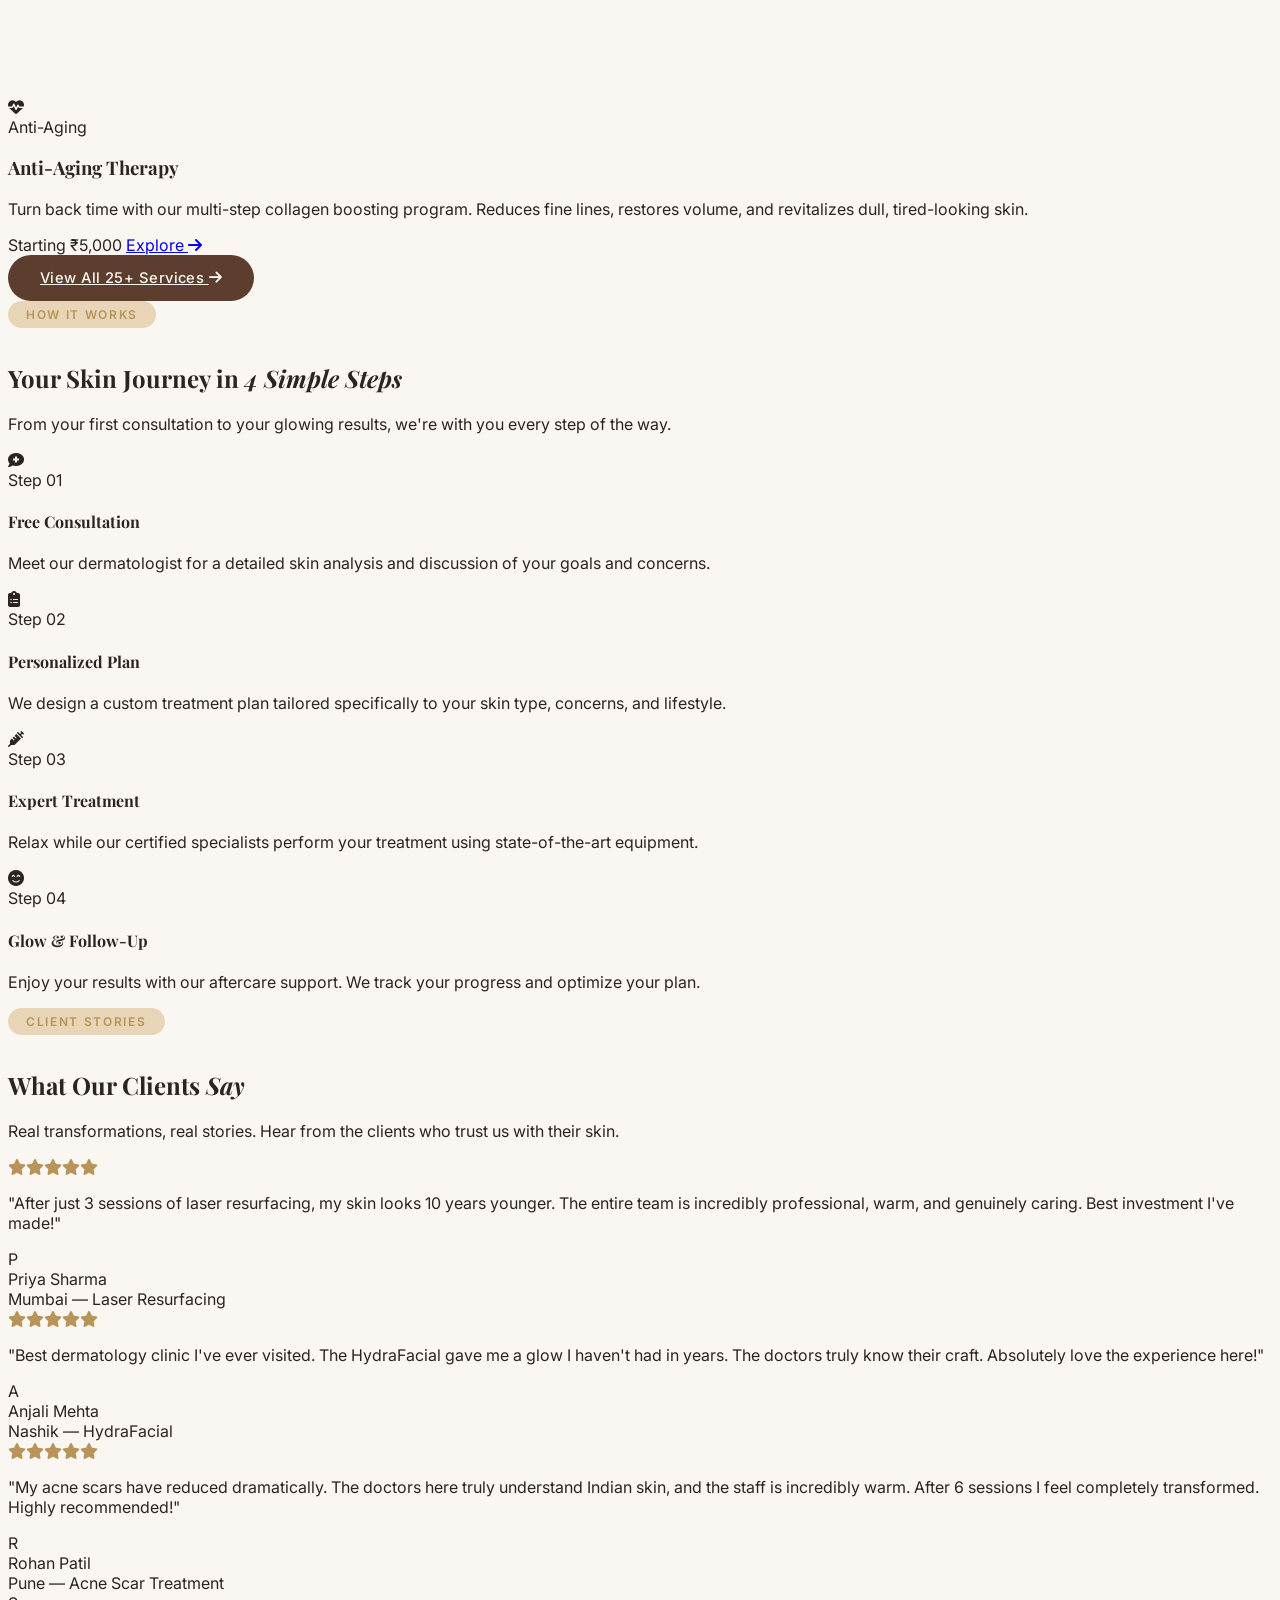
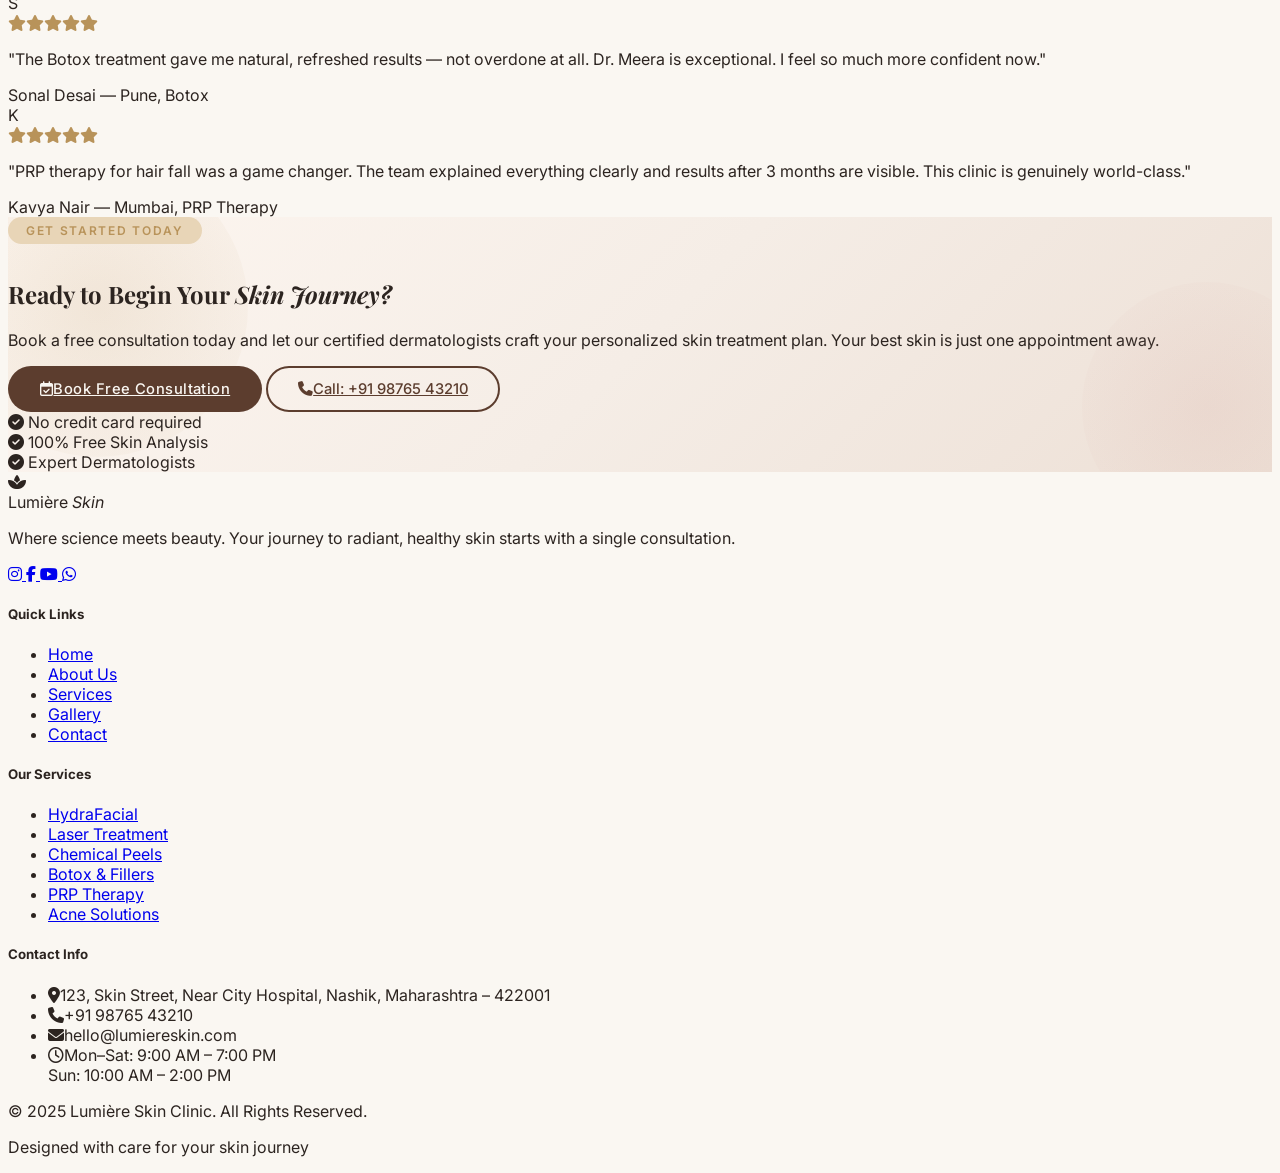
==== commit cb2fcae2: "Refactor code structure for improved readability and maintainability" ====
--- a/index.html
+++ b/index.html
@@ -1,126 +1,381 @@
 <!DOCTYPE html>
 <html lang="en">
 <head>
-  <meta charset="UTF-8" />
+  <meta charset="UTF-8"/>
   <meta name="viewport" content="width=device-width, initial-scale=1.0"/>
-  <title>Lumière Skin Clinic – Glow From Within</title>
-  <link href="https://fonts.googleapis.com/css2?family=Cormorant+Garamond:ital,wght@0,300;0,400;0,600;1,300;1,400&family=DM+Sans:wght@300;400;500&display=swap" rel="stylesheet"/>
-  <link rel="stylesheet" href="style.css"/>
+  <title>Lumière Skin Clinic – Advanced Dermatology &amp; Skin Care | Nashik</title>
+  <meta name="description" content="Lumière Skin Clinic in Nashik offers advanced dermatology treatments including HydraFacial, Laser Resurfacing, Anti-Aging, Botox, and Acne Solutions by board-certified dermatologists."/>
+  <link rel="preconnect" href="https://fonts.googleapis.com"/>
+  <link rel="preconnect" href="https://fonts.gstatic.com" crossorigin/>
+  <link href="https://fonts.googleapis.com/css2?family=Playfair+Display:ital,wght@0,400;0,600;0,700;1,400;1,600&family=Inter:wght@300;400;500;600&display=swap" rel="stylesheet"/>
+  <link rel="stylesheet" href="https://cdnjs.cloudflare.com/ajax/libs/font-awesome/6.5.0/css/all.min.css"/>
+  <script src="https://cdn.tailwindcss.com"></script>
+  <script>
+    tailwind.config = {
+      theme: {
+        extend: {
+          colors: {
+            cream: '#faf7f2',
+            blush: '#f5ede6',
+            rose: '#d4a09a',
+            gold: '#b8935a',
+            'gold-light': '#e8d5b7',
+            sage: '#8fa88a',
+            charcoal: '#2c2420',
+            brown: '#5c3d2e',
+            muted: '#8a7a70',
+          },
+          fontFamily: {
+            heading: ['"Playfair Display"', 'serif'],
+            body: ['Inter', 'sans-serif'],
+          }
+        }
+      }
+    }
+  </script>
+  <style>
+    body { font-family: 'Inter', sans-serif; background-color: #faf7f2; color: #2c2420; overflow-x: hidden; }
+    h1, h2, h3, h4 { font-family: 'Playfair Display', serif; }
+
+    /* ---- NAVBAR ---- */
+    .navbar-scrolled { box-shadow: 0 4px 30px rgba(80,40,20,0.1); }
+    /* Nav links: underline on hover/active, NO background box */
+    .nav-link {
+      position: relative;
+      padding: 6px 0 !important;
+      margin: 0 16px;
+      background: transparent !important;
+      border-radius: 0 !important;
+    }
+    .nav-link::after {
+      content: '';
+      position: absolute;
+      bottom: -2px; left: 0;
+      width: 0; height: 2px;
+      background: #b8935a;
+      transition: width 0.3s;
+      border-radius: 2px;
+    }
+    .nav-link:hover::after, .nav-link.active::after { width: 100%; }
+    .nav-link:hover { color: #5c3d2e !important; background: transparent !important; }
+    /* Remove hover:bg from tailwind on nav links */
+    .nav-link.hover\:bg-blush:hover { background: transparent !important; }
+
+    /* Desktop nav centered */
+    .desktop-nav { display: flex; align-items: center; gap: 0; }
+
+    /* ---- HERO ---- */
+    .hero-img { animation: heroFloat 6s ease-in-out infinite; }
+    @keyframes heroFloat { 0%,100%{transform:translateY(0)} 50%{transform:translateY(-12px)} }
+
+    /* ---- MARQUEE ---- */
+    .marquee-wrap { background: #5c3d2e; overflow: hidden; padding: 14px 0; }
+    .marquee-track { display: flex; gap: 40px; width: max-content; animation: marqueeScroll 30s linear infinite; }
+    @keyframes marqueeScroll { from{transform:translateX(0)} to{transform:translateX(-50%)} }
+
+    /* ---- CARDS ---- */
+    .card-hover { transition: transform 0.3s ease, box-shadow 0.3s ease; }
+    .card-hover:hover { transform: translateY(-6px); box-shadow: 0 20px 60px rgba(80,40,20,0.14); }
+
+    /* ---- SCROLL ANIMATIONS ---- */
+    .reveal {
+      opacity: 0;
+      transform: translateY(36px);
+      transition: opacity 0.7s ease, transform 0.7s ease;
+    }
+    .reveal.revealed { opacity: 1; transform: translateY(0); }
+    .reveal-left {
+      opacity: 0;
+      transform: translateX(-40px);
+      transition: opacity 0.7s ease, transform 0.7s ease;
+    }
+    .reveal-left.revealed { opacity: 1; transform: translateX(0); }
+    .reveal-right {
+      opacity: 0;
+      transform: translateX(40px);
+      transition: opacity 0.7s ease, transform 0.7s ease;
+    }
+    .reveal-right.revealed { opacity: 1; transform: translateX(0); }
+    .reveal-scale {
+      opacity: 0;
+      transform: scale(0.92);
+      transition: opacity 0.7s ease, transform 0.7s ease;
+    }
+    .reveal-scale.revealed { opacity: 1; transform: scale(1); }
+
+    /* fade-in kept for compatibility */
+    .fade-in { opacity: 0; transform: translateY(28px); transition: opacity 0.6s ease, transform 0.6s ease; }
+    .fade-in.visible { opacity: 1; transform: translateY(0); }
+
+    /* ---- BADGE FLOAT ---- */
+    .badge-float { animation: badgeFloat 4s ease-in-out infinite; }
+    @keyframes badgeFloat { 0%,100%{transform:translateY(0)} 50%{transform:translateY(-8px)} }
+
+    /* ---- STATS ---- */
+    .stat-num { font-family: 'Playfair Display', serif; }
+
+    /* ---- SERVICE CARDS ---- */
+    .srv-img-wrap { overflow: hidden; border-radius: 16px 16px 0 0; height: 200px; }
+    .srv-img-wrap img { width: 100%; height: 100%; object-fit: cover; transition: transform 0.5s ease; }
+    .srv-card:hover .srv-img-wrap img { transform: scale(1.07); }
+
+    /* ---- MISC ---- */
+    .hamburger-bar { display: block; width: 24px; height: 2px; background: #5c3d2e; border-radius: 2px; transition: all 0.3s; }
+    .hamburger.active .hamburger-bar:nth-child(1) { transform: translateY(8px) rotate(45deg); }
+    .hamburger.active .hamburger-bar:nth-child(2) { opacity: 0; }
+    .hamburger.active .hamburger-bar:nth-child(3) { transform: translateY(-8px) rotate(-45deg); }
+    .testimonial-stars { color: #b8935a; }
+
+    @media (max-width: 768px) {
+      .mobile-menu { display: none; }
+      .mobile-menu.open { display: flex; }
+    }
+
+    .section-tag { display: inline-block; font-size: 0.75rem; font-weight: 600; letter-spacing: 0.14em; text-transform: uppercase; color: #b8935a; background: #e8d5b7; padding: 6px 18px; border-radius: 100px; margin-bottom: 14px; }
+    .btn-primary { display: inline-block; background: #5c3d2e; color: #faf7f2; padding: 14px 32px; border-radius: 100px; font-size: 0.92rem; font-weight: 500; font-family: 'Inter', sans-serif; letter-spacing: 0.03em; transition: all 0.25s; }
+    .btn-primary:hover { background: #b8935a; transform: translateY(-2px); box-shadow: 0 8px 24px rgba(92,61,46,0.3); }
+    .btn-outline { display: inline-block; border: 2px solid #5c3d2e; color: #5c3d2e; padding: 12px 30px; border-radius: 100px; font-size: 0.92rem; font-weight: 500; font-family: 'Inter', sans-serif; transition: all 0.25s; }
+    .btn-outline:hover { background: #5c3d2e; color: #faf7f2; transform: translateY(-2px); }
+    .whatsapp-btn { position: fixed; bottom: 28px; right: 28px; z-index: 999; width: 56px; height: 56px; background: #25d366; border-radius: 50%; display: flex; align-items: center; justify-content: center; box-shadow: 0 4px 20px rgba(37,211,102,0.4); transition: transform 0.2s; }
+    .whatsapp-btn:hover { transform: scale(1.1); }
+
+    /* ---- HERO LAYOUT ---- */
+    .hero-section { min-height: 100vh; display: grid; grid-template-columns: 1fr 1fr; align-items: center; gap: 60px; max-width: 1180px; margin: 0 auto; padding: 100px 24px 60px; position: relative; }
+    @media(max-width:1024px){ .hero-section { grid-template-columns: 1fr; text-align: center; padding: 100px 24px 60px; } }
+    @media(max-width:768px){ .hero-section { gap: 40px; } }
+
+    /* ---- CTA SECTION ---- */
+    .cta-section { background: linear-gradient(135deg, #fdf6f0 0%, #f5ede6 50%, #ede0d6 100%); position: relative; overflow: hidden; }
+    .cta-section::before { content: ''; position: absolute; top: -60px; left: -60px; width: 300px; height: 300px; background: radial-gradient(circle, rgba(184,147,90,0.15), transparent); border-radius: 50%; }
+    .cta-section::after { content: ''; position: absolute; bottom: -60px; right: -60px; width: 250px; height: 250px; background: radial-gradient(circle, rgba(212,160,154,0.15), transparent); border-radius: 50%; }
+
+    /* ---- WHY CHOOSE US IMAGE ---- */
+    .why-img-wrap {
+      position: relative;
+      border-radius: 24px;
+      overflow: hidden;
+      box-shadow: 0 24px 80px rgba(80,40,20,0.18);
+      height: 480px;
+      transform: translateY(20px);
+      opacity: 0;
+      transition: transform 0.8s ease, opacity 0.8s ease;
+    }
+    .why-img-wrap.revealed { transform: translateY(0); opacity: 1; }
+    .why-img-wrap img {
+      width: 100%; height: 100%;
+      object-fit: cover;
+      transition: transform 0.8s ease;
+    }
+    .why-img-wrap:hover img { transform: scale(1.05); }
+    .why-img-overlay {
+      position: absolute; inset: 0;
+      background: linear-gradient(180deg, transparent 40%, rgba(44,36,32,0.6) 100%);
+    }
+    .why-img-badge {
+      position: absolute; bottom: 24px; left: 24px;
+      background: rgba(255,255,255,0.95);
+      border-radius: 16px; padding: 14px 20px;
+      display: flex; align-items: center; gap: 12px;
+      box-shadow: 0 8px 32px rgba(80,40,20,0.15);
+      animation: badgeFloat 4s ease-in-out infinite;
+    }
+
+    /* ---- MOBILE RESPONSIVE IMPROVEMENTS ---- */
+    @media (max-width: 640px) {
+      .hero-section { padding: 90px 16px 40px; }
+      h1 { font-size: 2.4rem !important; }
+      .stat-num { font-size: 1.8rem !important; }
+      .grid.md\:grid-cols-3 { grid-template-columns: 1fr; }
+      .grid.md\:grid-cols-4 { grid-template-columns: 1fr 1fr; }
+      .grid.md\:grid-cols-2 { grid-template-columns: 1fr; }
+      .lg\:grid-cols-2 { grid-template-columns: 1fr !important; }
+    }
+    @media (max-width: 480px) {
+      .flex.gap-8 { gap: 16px; flex-wrap: wrap; }
+      .btn-primary, .btn-outline { padding: 12px 22px; font-size: 0.85rem; }
+    }
+  </style>
 </head>
 <body>
 
   <!-- NAV -->
-  <nav class="navbar" id="navbar">
-    <div class="nav-inner">
-      <a href="index.html" class="logo">
-        <span class="logo-icon">✦</span>
-        <span>Lumière <em>Skin</em></span>
+  <nav id="navbar" class="fixed top-0 left-0 right-0 z-50 bg-white/90 backdrop-blur-md border-b border-amber-100 transition-all duration-300">
+    <div class="max-w-6xl mx-auto px-6 h-20 flex items-center justify-between">
+      <a href="index.html" class="flex items-center gap-3 flex-shrink-0">
+        <div class="w-9 h-9 rounded-full bg-gradient-to-br from-amber-700 to-amber-500 flex items-center justify-center">
+          <i class="fa-solid fa-spa text-white text-sm"></i>
+        </div>
+        <span class="font-heading text-2xl font-semibold text-brown">Lumière <em class="text-gold italic">Skin</em></span>
       </a>
-      <button class="hamburger" id="hamburger" aria-label="Menu">
-        <span></span><span></span><span></span>
+      <!-- Desktop nav centered -->
+      <ul class="desktop-nav hidden md:flex items-center">
+        <li><a href="index.html" class="nav-link active text-sm font-medium text-brown transition-colors">Home</a></li>
+        <li><a href="about.html" class="nav-link text-sm font-medium text-muted transition-colors">About</a></li>
+        <li><a href="services.html" class="nav-link text-sm font-medium text-muted transition-colors">Services</a></li>
+        <li><a href="gallery.html" class="nav-link text-sm font-medium text-muted transition-colors">Gallery</a></li>
+        <li><a href="contact.html" class="nav-link text-sm font-medium text-muted transition-colors">Contact</a></li>
+        <li class="ml-6"><a href="contact.html" class="btn-primary text-sm">Book Now</a></li>
+      </ul>
+      <button id="hamburger" class="md:hidden hamburger flex flex-col gap-1.5 p-2 bg-none border-none cursor-pointer">
+        <span class="hamburger-bar"></span>
+        <span class="hamburger-bar"></span>
+        <span class="hamburger-bar"></span>
       </button>
-      <ul class="nav-links" id="navLinks">
-        <li><a href="index.html" class="active">Home</a></li>
-        <li><a href="about.html">About</a></li>
-        <li><a href="services.html">Services</a></li>
-        <li><a href="gallery.html">Gallery</a></li>
-        <li><a href="contact.html">Contact</a></li>
-        <li><a href="contact.html" class="nav-btn">Book Now</a></li>
-      </ul>
+    </div>
+    <div id="mobileMenu" class="mobile-menu md:hidden flex-col bg-white border-t border-amber-100 px-6 py-4 gap-1 shadow-lg">
+      <a href="index.html" class="block px-4 py-3 text-brown font-medium rounded-xl bg-blush">Home</a>
+      <a href="about.html" class="block px-4 py-3 text-muted rounded-xl hover:bg-blush transition-colors">About</a>
+      <a href="services.html" class="block px-4 py-3 text-muted rounded-xl hover:bg-blush transition-colors">Services</a>
+      <a href="gallery.html" class="block px-4 py-3 text-muted rounded-xl hover:bg-blush transition-colors">Gallery</a>
+      <a href="contact.html" class="block px-4 py-3 text-muted rounded-xl hover:bg-blush transition-colors">Contact</a>
+      <a href="contact.html" class="btn-primary text-center mt-2">Book Consultation</a>
     </div>
   </nav>
 
   <!-- HERO -->
-  <section class="hero">
-    <div class="hero-bg">
-      <div class="blob blob1"></div>
-      <div class="blob blob2"></div>
-      <div class="blob blob3"></div>
-    </div>
-    <div class="hero-content">
-      <p class="hero-tag">✦ Advanced Skin Science</p>
-      <h1 class="hero-title">Reveal Your<br/><em>Radiant</em> Skin</h1>
-      <p class="hero-sub">Where dermatology meets luxury. Personalized skin treatments crafted by expert dermatologists for your unique glow.</p>
-      <div class="hero-btns">
-        <a href="contact.html" class="btn-primary">Book Consultation</a>
-        <a href="services.html" class="btn-ghost">Our Services</a>
-      </div>
-      <div class="hero-stats">
-        <div class="stat"><strong>12+</strong><span>Years Experience</span></div>
-        <div class="stat-divider"></div>
-        <div class="stat"><strong>8000+</strong><span>Happy Clients</span></div>
-        <div class="stat-divider"></div>
-        <div class="stat"><strong>98%</strong><span>Satisfaction Rate</span></div>
-      </div>
-    </div>
-    <div class="hero-image-wrap">
-      <div class="hero-img-card">
-        <div class="hero-img-placeholder">
-          <div class="skin-illustration">
-            <div class="face-circle"></div>
-            <div class="glow-ring r1"></div>
-            <div class="glow-ring r2"></div>
-            <div class="glow-ring r3"></div>
-            <div class="sparkle s1">✦</div>
-            <div class="sparkle s2">✦</div>
-            <div class="sparkle s3">✦</div>
-          </div>
-        </div>
-        <div class="floating-badge b1"><span>🌿</span> Natural Ingredients</div>
-        <div class="floating-badge b2"><span>⭐</span> 5-Star Rated</div>
+  <section style="background: linear-gradient(135deg, #faf7f2 0%, #f5ede6 100%);" class="relative">
+    <div class="hero-section">
+      <div class="relative z-10 reveal-left" style="transition-delay:0.1s">
+        <span class="section-tag"><i class="fa-solid fa-circle-dot mr-1"></i> Advanced Dermatology</span>
+        <h1 class="font-heading text-5xl md:text-6xl lg:text-7xl font-bold text-charcoal leading-tight mt-3 mb-6">
+          Reveal Your<br/>Radiant Skin
+        </h1>
+        <p class="text-muted text-lg leading-relaxed mb-10 max-w-lg mx-auto md:mx-0">
+          Where cutting-edge dermatology meets personalized luxury care. Our board-certified specialists craft custom skin plans that deliver real, lasting results — for every skin type, every tone.
+        </p>
+        <div class="flex flex-wrap gap-4 mb-12 justify-center md:justify-start">
+          <a href="contact.html" class="btn-primary">
+            <i class="fa-regular fa-calendar-check mr-2"></i>Book Free Consultation
+          </a>
+          <a href="services.html" class="btn-outline">
+            <i class="fa-solid fa-arrow-right mr-2"></i>Our Services
+          </a>
+        </div>
+        <!-- STATS - animated counters -->
+        <div class="flex items-center gap-8 justify-center md:justify-start flex-wrap">
+          <div class="text-center">
+            <div class="stat-num text-3xl font-bold text-brown" data-count="12" data-suffix="+">0+</div>
+            <div class="text-xs text-muted mt-1 font-medium uppercase tracking-widest">Years Experience</div>
+          </div>
+          <div class="w-px h-12 bg-amber-200 hidden sm:block"></div>
+          <div class="text-center">
+            <div class="stat-num text-3xl font-bold text-brown" data-count="8000" data-suffix="+" data-prefix="">0+</div>
+            <div class="text-xs text-muted mt-1 font-medium uppercase tracking-widest">Happy Clients</div>
+          </div>
+          <div class="w-px h-12 bg-amber-200 hidden sm:block"></div>
+          <div class="text-center">
+            <div class="stat-num text-3xl font-bold text-brown" data-count="98" data-suffix="%">0%</div>
+            <div class="text-xs text-muted mt-1 font-medium uppercase tracking-widest">Satisfaction Rate</div>
+          </div>
+          <div class="w-px h-12 bg-amber-200 hidden sm:block"></div>
+          <div class="text-center">
+            <div class="stat-num text-3xl font-bold text-brown" data-count="25" data-suffix="+">0+</div>
+            <div class="text-xs text-muted mt-1 font-medium uppercase tracking-widest">Treatments</div>
+          </div>
+        </div>
+      </div>
+      <div class="relative justify-center items-center hidden md:flex reveal-right" style="transition-delay:0.2s">
+        <div class="relative">
+          <div class="w-96 h-[500px] rounded-3xl overflow-hidden shadow-2xl hero-img">
+            <img src="https://images.unsplash.com/photo-1512290923902-8a9f81dc236c?w=800&q=80" alt="Radiant skin" class="w-full h-full object-cover"/>
+          </div>
+          <!-- Only keep the green natural badge -->
+          <div class="badge-float absolute -bottom-4 -left-8 bg-white rounded-2xl px-5 py-3 shadow-xl flex items-center gap-3">
+            <div class="w-10 h-10 bg-green-50 rounded-xl flex items-center justify-center">
+              <i class="fa-solid fa-leaf text-green-600"></i>
+            </div>
+            <div>
+              <div class="text-xs text-muted">Formula</div>
+              <div class="text-sm font-semibold text-charcoal">100% Safe &amp; Natural</div>
+            </div>
+          </div>
+        </div>
       </div>
     </div>
   </section>
 
   <!-- MARQUEE -->
   <div class="marquee-wrap">
-    <div class="marquee-track">
-      <span>Hydration Therapy</span><span>✦</span>
-      <span>Laser Treatment</span><span>✦</span>
-      <span>Anti-Aging</span><span>✦</span>
-      <span>Acne Solutions</span><span>✦</span>
-      <span>Chemical Peels</span><span>✦</span>
-      <span>Botox & Fillers</span><span>✦</span>
-      <span>PRP Therapy</span><span>✦</span>
-      <span>Hydration Therapy</span><span>✦</span>
-      <span>Laser Treatment</span><span>✦</span>
-      <span>Anti-Aging</span><span>✦</span>
-      <span>Acne Solutions</span><span>✦</span>
-      <span>Chemical Peels</span><span>✦</span>
+    <div class="marquee-track text-gold-light text-sm font-medium tracking-widest uppercase">
+      <span class="text-amber-200">Hydration Therapy</span><span class="text-gold mx-2 opacity-60"><i class="fa-solid fa-diamond text-xs"></i></span>
+      <span class="text-amber-200">Laser Treatment</span><span class="text-gold mx-2 opacity-60"><i class="fa-solid fa-diamond text-xs"></i></span>
+      <span class="text-amber-200">Anti-Aging</span><span class="text-gold mx-2 opacity-60"><i class="fa-solid fa-diamond text-xs"></i></span>
+      <span class="text-amber-200">Acne Solutions</span><span class="text-gold mx-2 opacity-60"><i class="fa-solid fa-diamond text-xs"></i></span>
+      <span class="text-amber-200">Chemical Peels</span><span class="text-gold mx-2 opacity-60"><i class="fa-solid fa-diamond text-xs"></i></span>
+      <span class="text-amber-200">Botox &amp; Fillers</span><span class="text-gold mx-2 opacity-60"><i class="fa-solid fa-diamond text-xs"></i></span>
+      <span class="text-amber-200">PRP Therapy</span><span class="text-gold mx-2 opacity-60"><i class="fa-solid fa-diamond text-xs"></i></span>
+      <span class="text-amber-200">Microneedling</span><span class="text-gold mx-2 opacity-60"><i class="fa-solid fa-diamond text-xs"></i></span>
+      <!-- duplicate for loop -->
+      <span class="text-amber-200">Hydration Therapy</span><span class="text-gold mx-2 opacity-60"><i class="fa-solid fa-diamond text-xs"></i></span>
+      <span class="text-amber-200">Laser Treatment</span><span class="text-gold mx-2 opacity-60"><i class="fa-solid fa-diamond text-xs"></i></span>
+      <span class="text-amber-200">Anti-Aging</span><span class="text-gold mx-2 opacity-60"><i class="fa-solid fa-diamond text-xs"></i></span>
+      <span class="text-amber-200">Acne Solutions</span><span class="text-gold mx-2 opacity-60"><i class="fa-solid fa-diamond text-xs"></i></span>
+      <span class="text-amber-200">Chemical Peels</span><span class="text-gold mx-2 opacity-60"><i class="fa-solid fa-diamond text-xs"></i></span>
+      <span class="text-amber-200">Botox &amp; Fillers</span><span class="text-gold mx-2 opacity-60"><i class="fa-solid fa-diamond text-xs"></i></span>
+      <span class="text-amber-200">PRP Therapy</span><span class="text-gold mx-2 opacity-60"><i class="fa-solid fa-diamond text-xs"></i></span>
+      <span class="text-amber-200">Microneedling</span><span class="text-gold mx-2 opacity-60"><i class="fa-solid fa-diamond text-xs"></i></span>
     </div>
   </div>
 
-  <!-- INTRO SECTION -->
-  <section class="intro-section">
-    <div class="container">
-      <div class="intro-grid">
-        <div class="intro-left">
-          <div class="section-tag">Why Choose Us</div>
-          <h2 class="section-title">Science-Backed Beauty <em>Treatments</em></h2>
-          <p>At Lumière Skin Clinic, we combine cutting-edge dermatology with a deep understanding of your skin's unique needs. Every treatment plan is personalized, every result is beautiful.</p>
-          <a href="about.html" class="btn-primary mt">Learn More</a>
-        </div>
-        <div class="intro-right">
-          <div class="feature-cards">
-            <div class="feat-card">
-              <div class="feat-icon">🔬</div>
-              <h4>Advanced Technology</h4>
-              <p>FDA-approved equipment and proven protocols for safe, effective results.</p>
-            </div>
-            <div class="feat-card">
-              <div class="feat-icon">👩‍⚕️</div>
-              <h4>Expert Dermatologists</h4>
-              <p>Board-certified specialists with 12+ years of combined experience.</p>
-            </div>
-            <div class="feat-card">
-              <div class="feat-icon">🌿</div>
-              <h4>Natural + Clinical</h4>
-              <p>Harmonizing nature's best with clinical precision for lasting glow.</p>
-            </div>
-            <div class="feat-card">
-              <div class="feat-icon">💎</div>
-              <h4>Luxury Experience</h4>
-              <p>A calming, premium environment where your comfort comes first.</p>
+  <!-- WHY CHOOSE US -->
+  <section class="py-24 bg-white overflow-hidden">
+    <div class="max-w-6xl mx-auto px-6">
+      <div class="grid lg:grid-cols-2 gap-16 items-center">
+        <div class="reveal-left">
+          <span class="section-tag">Why Choose Us</span>
+          <h2 class="font-heading text-4xl lg:text-5xl font-bold text-charcoal mt-3 mb-6 leading-tight">Science-Backed Beauty <em class="text-gold italic">Treatments</em></h2>
+          <p class="text-muted leading-relaxed mb-5">At Lumière Skin Clinic, we combine cutting-edge dermatology with a deep understanding of your unique skin needs. Every treatment plan is personalized, every result is beautiful and lasting.</p>
+          <p class="text-muted leading-relaxed mb-8">Our team of board-certified dermatologists and trained aestheticians use only FDA-approved technology and clinically proven protocols, ensuring your safety and satisfaction every step of the way.</p>
+          <div class="flex flex-col gap-4 mb-8">
+            <div class="flex items-center gap-3">
+              <div class="w-5 h-5 rounded-full bg-amber-100 flex items-center justify-center flex-shrink-0">
+                <i class="fa-solid fa-check text-gold text-xs"></i>
+              </div>
+              <span class="text-sm text-muted">Free initial skin consultation with certified dermatologist</span>
+            </div>
+            <div class="flex items-center gap-3">
+              <div class="w-5 h-5 rounded-full bg-amber-100 flex items-center justify-center flex-shrink-0">
+                <i class="fa-solid fa-check text-gold text-xs"></i>
+              </div>
+              <span class="text-sm text-muted">Customized treatment plans based on your Fitzpatrick skin type</span>
+            </div>
+            <div class="flex items-center gap-3">
+              <div class="w-5 h-5 rounded-full bg-amber-100 flex items-center justify-center flex-shrink-0">
+                <i class="fa-solid fa-check text-gold text-xs"></i>
+              </div>
+              <span class="text-sm text-muted">Post-treatment care &amp; follow-up included in every package</span>
+            </div>
+            <div class="flex items-center gap-3">
+              <div class="w-5 h-5 rounded-full bg-amber-100 flex items-center justify-center flex-shrink-0">
+                <i class="fa-solid fa-check text-gold text-xs"></i>
+              </div>
+              <span class="text-sm text-muted">No hidden costs — complete transparency in pricing</span>
+            </div>
+          </div>
+          <a href="about.html" class="btn-primary">Learn Our Story <i class="fa-solid fa-arrow-right ml-2"></i></a>
+        </div>
+        <!-- RIGHT SIDE: Unsplash image with animation instead of boxes -->
+        <div class="why-img-wrap reveal-right">
+          <img src="https://images.unsplash.com/photo-1540555700478-4be289fbecef?w=900&q=80" alt="Lumière Skin Clinic professional treatment"/>
+          <div class="why-img-overlay"></div>
+          <!-- Floating badge over image -->
+          <div class="why-img-badge">
+            <div class="w-10 h-10 bg-amber-50 rounded-xl flex items-center justify-center">
+              <i class="fa-solid fa-star text-gold text-lg"></i>
+            </div>
+            <div>
+              <div class="text-xs text-muted">Trusted by</div>
+              <div class="text-sm font-semibold text-charcoal">8,000+ Happy Clients</div>
+            </div>
+          </div>
+          <!-- Second badge -->
+          <div class="absolute top-6 right-6 bg-white/95 rounded-2xl px-4 py-3 shadow-xl flex items-center gap-3" style="animation: badgeFloat 4s ease-in-out 2s infinite;">
+            <div class="w-9 h-9 bg-green-50 rounded-xl flex items-center justify-center">
+              <i class="fa-solid fa-shield-halved text-green-600 text-sm"></i>
+            </div>
+            <div>
+              <div class="text-xs text-muted">Certified</div>
+              <div class="text-xs font-semibold text-charcoal">FDA Approved</div>
             </div>
           </div>
         </div>
@@ -129,124 +384,369 @@
   </section>
 
   <!-- SERVICES PREVIEW -->
-  <section class="services-preview">
-    <div class="container">
-      <div class="sec-header">
-        <div class="section-tag">Our Treatments</div>
-        <h2 class="section-title">Popular <em>Services</em></h2>
-      </div>
-      <div class="services-grid">
-        <div class="srv-card">
-          <div class="srv-icon">✨</div>
-          <h3>Laser Skin Resurfacing</h3>
-          <p>Smooth, even skin tone with advanced laser technology targeting pigmentation and texture.</p>
-          <a href="services.html" class="srv-link">Explore →</a>
-        </div>
-        <div class="srv-card featured">
-          <div class="srv-badge">Most Popular</div>
-          <div class="srv-icon">💧</div>
-          <h3>HydraFacial Treatment</h3>
-          <p>Deep cleansing, exfoliation, extraction and hydration in one luxurious session.</p>
-          <a href="services.html" class="srv-link">Explore →</a>
-        </div>
-        <div class="srv-card">
-          <div class="srv-icon">🌸</div>
-          <h3>Anti-Aging Therapy</h3>
-          <p>Turn back time with our multi-step collagen boosting and wrinkle reduction program.</p>
-          <a href="services.html" class="srv-link">Explore →</a>
-        </div>
-      </div>
-      <div class="center-btn">
-        <a href="services.html" class="btn-primary">View All Services</a>
+  <section class="py-24 bg-cream">
+    <div class="max-w-6xl mx-auto px-6">
+      <div class="text-center mb-16 reveal">
+        <span class="section-tag">Our Treatments</span>
+        <h2 class="font-heading text-4xl lg:text-5xl font-bold text-charcoal mt-3 mb-4">Most Popular <em class="text-gold italic">Services</em></h2>
+        <p class="text-muted max-w-xl mx-auto">Explore our most-loved dermatology treatments, each designed to address specific skin concerns with precision and care.</p>
+      </div>
+      <div class="grid md:grid-cols-3 gap-8">
+        <!-- Card 1 -->
+        <div class="reveal bg-white rounded-2xl overflow-hidden border border-amber-100 card-hover srv-card" style="transition-delay:0.05s">
+          <div class="srv-img-wrap">
+            <img src="https://images.unsplash.com/photo-1570172619644-dfd03ed5d881?w=600&q=80" alt="Laser Skin Resurfacing"/>
+          </div>
+          <div class="p-6">
+            <div class="flex items-center gap-2 mb-3">
+              <div class="w-8 h-8 bg-amber-50 rounded-lg flex items-center justify-center">
+                <i class="fa-solid fa-bolt text-gold text-sm"></i>
+              </div>
+              <span class="text-xs font-semibold text-gold uppercase tracking-widest">Laser</span>
+            </div>
+            <h3 class="font-heading text-xl font-semibold text-brown mb-2">Laser Skin Resurfacing</h3>
+            <p class="text-sm text-muted leading-relaxed mb-4">Smooth, even skin tone with advanced fractional laser technology targeting pigmentation, fine lines, and texture irregularities for younger-looking skin.</p>
+            <div class="flex items-center justify-between">
+              <span class="text-xs text-muted bg-cream px-3 py-1 rounded-full">Starting ₹6,000</span>
+              <a href="services.html" class="text-sm font-semibold text-gold hover:text-brown transition-colors">Explore <i class="fa-solid fa-arrow-right text-xs ml-1"></i></a>
+            </div>
+          </div>
+        </div>
+        <!-- Card 2 - same bg as other cards now -->
+        <div class="reveal bg-white rounded-2xl overflow-hidden border border-amber-100 card-hover srv-card relative" style="transition-delay:0.1s">
+          <div class="absolute top-4 right-4 z-10 bg-gold text-white text-xs font-bold uppercase tracking-widest px-3 py-1 rounded-full">Most Popular</div>
+          <div class="srv-img-wrap">
+            <img src="https://images.unsplash.com/photo-1540555700478-4be289fbecef?w=600&q=80" alt="HydraFacial Treatment"/>
+          </div>
+          <div class="p-6">
+            <div class="flex items-center gap-2 mb-3">
+              <div class="w-8 h-8 bg-amber-50 rounded-lg flex items-center justify-center">
+                <i class="fa-solid fa-droplet text-gold text-sm"></i>
+              </div>
+              <span class="text-xs font-semibold text-gold uppercase tracking-widest">Facial</span>
+            </div>
+            <h3 class="font-heading text-xl font-semibold text-brown mb-2">HydraFacial Treatment</h3>
+            <p class="text-sm text-muted leading-relaxed mb-4">Deep cleansing, exfoliation, extraction and intensified hydration in one luxurious 60-minute session. Zero downtime. 100% instant glow.</p>
+            <div class="flex items-center justify-between">
+              <span class="text-xs text-muted bg-cream px-3 py-1 rounded-full">Starting ₹3,500</span>
+              <a href="services.html" class="text-sm font-semibold text-gold hover:text-brown transition-colors">Explore <i class="fa-solid fa-arrow-right text-xs ml-1"></i></a>
+            </div>
+          </div>
+        </div>
+        <!-- Card 3 -->
+        <div class="reveal bg-white rounded-2xl overflow-hidden border border-amber-100 card-hover srv-card" style="transition-delay:0.15s">
+          <div class="srv-img-wrap">
+            <img src="https://images.unsplash.com/photo-1512290923902-8a9f81dc236c?w=600&q=80" alt="Anti-Aging Therapy"/>
+          </div>
+          <div class="p-6">
+            <div class="flex items-center gap-2 mb-3">
+              <div class="w-8 h-8 bg-rose-50 rounded-lg flex items-center justify-center">
+                <i class="fa-solid fa-heart-pulse text-rose-400 text-sm"></i>
+              </div>
+              <span class="text-xs font-semibold text-rose-400 uppercase tracking-widest">Anti-Aging</span>
+            </div>
+            <h3 class="font-heading text-xl font-semibold text-brown mb-2">Anti-Aging Therapy</h3>
+            <p class="text-sm text-muted leading-relaxed mb-4">Turn back time with our multi-step collagen boosting program. Reduces fine lines, restores volume, and revitalizes dull, tired-looking skin.</p>
+            <div class="flex items-center justify-between">
+              <span class="text-xs text-muted bg-cream px-3 py-1 rounded-full">Starting ₹5,000</span>
+              <a href="services.html" class="text-sm font-semibold text-gold hover:text-brown transition-colors">Explore <i class="fa-solid fa-arrow-right text-xs ml-1"></i></a>
+            </div>
+          </div>
+        </div>
+      </div>
+      <div class="text-center mt-12 reveal" style="transition-delay:0.2s">
+        <a href="services.html" class="btn-primary">View All 25+ Services <i class="fa-solid fa-arrow-right ml-2"></i></a>
       </div>
     </div>
   </section>
 
+  <!-- PROCESS -->
+  <section class="py-24 bg-white">
+    <div class="max-w-6xl mx-auto px-6">
+      <div class="text-center mb-16 reveal">
+        <span class="section-tag">How It Works</span>
+        <h2 class="font-heading text-4xl font-bold text-charcoal mt-3 mb-4">Your Skin Journey in <em class="text-gold italic">4 Simple Steps</em></h2>
+        <p class="text-muted max-w-lg mx-auto">From your first consultation to your glowing results, we're with you every step of the way.</p>
+      </div>
+      <div class="grid md:grid-cols-4 gap-8 relative">
+        <div class="reveal text-center" style="transition-delay:0.05s">
+          <div class="w-16 h-16 bg-amber-50 border-2 border-gold rounded-full flex items-center justify-center mx-auto mb-5 relative z-10">
+            <i class="fa-solid fa-comment-medical text-gold text-xl"></i>
+          </div>
+          <div class="text-xs font-bold text-gold uppercase tracking-widest mb-2">Step 01</div>
+          <h4 class="font-heading text-lg font-semibold text-brown mb-2">Free Consultation</h4>
+          <p class="text-sm text-muted leading-relaxed">Meet our dermatologist for a detailed skin analysis and discussion of your goals and concerns.</p>
+        </div>
+        <div class="reveal text-center" style="transition-delay:0.15s">
+          <div class="w-16 h-16 bg-rose-50 border-2 border-rose rounded-full flex items-center justify-center mx-auto mb-5">
+            <i class="fa-solid fa-clipboard-list text-rose-400 text-xl"></i>
+          </div>
+          <div class="text-xs font-bold text-rose-400 uppercase tracking-widest mb-2">Step 02</div>
+          <h4 class="font-heading text-lg font-semibold text-brown mb-2">Personalized Plan</h4>
+          <p class="text-sm text-muted leading-relaxed">We design a custom treatment plan tailored specifically to your skin type, concerns, and lifestyle.</p>
+        </div>
+        <div class="reveal text-center" style="transition-delay:0.25s">
+          <div class="w-16 h-16 bg-blue-50 border-2 border-blue-200 rounded-full flex items-center justify-center mx-auto mb-5">
+            <i class="fa-solid fa-syringe text-blue-400 text-xl"></i>
+          </div>
+          <div class="text-xs font-bold text-blue-400 uppercase tracking-widest mb-2">Step 03</div>
+          <h4 class="font-heading text-lg font-semibold text-brown mb-2">Expert Treatment</h4>
+          <p class="text-sm text-muted leading-relaxed">Relax while our certified specialists perform your treatment using state-of-the-art equipment.</p>
+        </div>
+        <div class="reveal text-center" style="transition-delay:0.35s">
+          <div class="w-16 h-16 bg-green-50 border-2 border-green-200 rounded-full flex items-center justify-center mx-auto mb-5">
+            <i class="fa-solid fa-face-smile-beam text-green-500 text-xl"></i>
+          </div>
+          <div class="text-xs font-bold text-green-500 uppercase tracking-widest mb-2">Step 04</div>
+          <h4 class="font-heading text-lg font-semibold text-brown mb-2">Glow &amp; Follow-Up</h4>
+          <p class="text-sm text-muted leading-relaxed">Enjoy your results with our aftercare support. We track your progress and optimize your plan.</p>
+        </div>
+      </div>
+    </div>
+  </section>
+
   <!-- TESTIMONIALS -->
-  <section class="testimonials">
-    <div class="container">
-      <div class="sec-header">
-        <div class="section-tag">Client Stories</div>
-        <h2 class="section-title">What Our Clients <em>Say</em></h2>
-      </div>
-      <div class="testi-grid">
-        <div class="testi-card">
-          <div class="stars">★★★★★</div>
-          <p>"After just 3 sessions of laser treatment, my skin looks 10 years younger. The team is so professional and caring!"</p>
-          <div class="testi-author"><div class="avatar">P</div><div><strong>Priya Sharma</strong><span>Mumbai</span></div></div>
-        </div>
-        <div class="testi-card">
-          <div class="stars">★★★★★</div>
-          <p>"Best dermatology clinic I've visited. The HydraFacial treatment gave me a glow I haven't had in years. Absolutely love it!"</p>
-          <div class="testi-author"><div class="avatar">A</div><div><strong>Anjali Mehta</strong><span>Nashik</span></div></div>
-        </div>
-        <div class="testi-card">
-          <div class="stars">★★★★★</div>
-          <p>"My acne scars have reduced dramatically. The doctors here truly understand skin and the staff is incredibly warm and welcoming."</p>
-          <div class="testi-author"><div class="avatar">R</div><div><strong>Rohan Patil</strong><span>Pune</span></div></div>
+  <section class="py-24 bg-cream">
+    <div class="max-w-6xl mx-auto px-6">
+      <div class="text-center mb-16 reveal">
+        <span class="section-tag">Client Stories</span>
+        <h2 class="font-heading text-4xl font-bold text-charcoal mt-3 mb-4">What Our Clients <em class="text-gold italic">Say</em></h2>
+        <p class="text-muted max-w-lg mx-auto">Real transformations, real stories. Hear from the clients who trust us with their skin.</p>
+      </div>
+      <div class="grid md:grid-cols-3 gap-8">
+        <div class="reveal bg-white rounded-2xl p-8 border border-amber-100 card-hover" style="transition-delay:0.05s">
+          <div class="testimonial-stars text-lg mb-4">
+            <i class="fa-solid fa-star"></i><i class="fa-solid fa-star"></i><i class="fa-solid fa-star"></i><i class="fa-solid fa-star"></i><i class="fa-solid fa-star"></i>
+          </div>
+          <p class="text-muted text-sm leading-relaxed italic mb-6">"After just 3 sessions of laser resurfacing, my skin looks 10 years younger. The entire team is incredibly professional, warm, and genuinely caring. Best investment I've made!"</p>
+          <div class="flex items-center gap-4">
+            <div class="w-12 h-12 rounded-full bg-gradient-to-br from-rose-200 to-amber-200 flex items-center justify-center font-heading text-lg font-bold text-brown">P</div>
+            <div>
+              <div class="font-semibold text-charcoal text-sm">Priya Sharma</div>
+              <div class="text-xs text-muted">Mumbai — Laser Resurfacing</div>
+            </div>
+          </div>
+        </div>
+        <div class="reveal bg-white rounded-2xl p-8 border border-amber-100 card-hover" style="transition-delay:0.1s">
+          <div class="testimonial-stars text-lg mb-4">
+            <i class="fa-solid fa-star"></i><i class="fa-solid fa-star"></i><i class="fa-solid fa-star"></i><i class="fa-solid fa-star"></i><i class="fa-solid fa-star"></i>
+          </div>
+          <p class="text-muted text-sm leading-relaxed italic mb-6">"Best dermatology clinic I've ever visited. The HydraFacial gave me a glow I haven't had in years. The doctors truly know their craft. Absolutely love the experience here!"</p>
+          <div class="flex items-center gap-4">
+            <div class="w-12 h-12 rounded-full bg-gradient-to-br from-green-100 to-teal-200 flex items-center justify-center font-heading text-lg font-bold text-green-700">A</div>
+            <div>
+              <div class="font-semibold text-charcoal text-sm">Anjali Mehta</div>
+              <div class="text-xs text-muted">Nashik — HydraFacial</div>
+            </div>
+          </div>
+        </div>
+        <div class="reveal bg-white rounded-2xl p-8 border border-amber-100 card-hover" style="transition-delay:0.15s">
+          <div class="testimonial-stars text-lg mb-4">
+            <i class="fa-solid fa-star"></i><i class="fa-solid fa-star"></i><i class="fa-solid fa-star"></i><i class="fa-solid fa-star"></i><i class="fa-solid fa-star"></i>
+          </div>
+          <p class="text-muted text-sm leading-relaxed italic mb-6">"My acne scars have reduced dramatically. The doctors here truly understand Indian skin, and the staff is incredibly warm. After 6 sessions I feel completely transformed. Highly recommended!"</p>
+          <div class="flex items-center gap-4">
+            <div class="w-12 h-12 rounded-full bg-gradient-to-br from-blue-100 to-indigo-200 flex items-center justify-center font-heading text-lg font-bold text-indigo-700">R</div>
+            <div>
+              <div class="font-semibold text-charcoal text-sm">Rohan Patil</div>
+              <div class="text-xs text-muted">Pune — Acne Scar Treatment</div>
+            </div>
+          </div>
+        </div>
+      </div>
+      <!-- Extra testimonials row -->
+      <div class="grid md:grid-cols-2 gap-8 mt-8">
+        <div class="reveal bg-white rounded-2xl p-8 border border-amber-100 card-hover flex gap-5" style="transition-delay:0.2s">
+          <div class="w-12 h-12 rounded-full bg-gradient-to-br from-amber-100 to-orange-200 flex items-center justify-center font-heading text-lg font-bold text-orange-700 flex-shrink-0">S</div>
+          <div>
+            <div class="testimonial-stars text-sm mb-2"><i class="fa-solid fa-star"></i><i class="fa-solid fa-star"></i><i class="fa-solid fa-star"></i><i class="fa-solid fa-star"></i><i class="fa-solid fa-star"></i></div>
+            <p class="text-muted text-sm leading-relaxed italic mb-2">"The Botox treatment gave me natural, refreshed results — not overdone at all. Dr. Meera is exceptional. I feel so much more confident now."</p>
+            <div class="font-semibold text-charcoal text-sm">Sonal Desai <span class="text-muted font-normal">— Pune, Botox</span></div>
+          </div>
+        </div>
+        <div class="reveal bg-white rounded-2xl p-8 border border-amber-100 card-hover flex gap-5" style="transition-delay:0.25s">
+          <div class="w-12 h-12 rounded-full bg-gradient-to-br from-purple-100 to-pink-200 flex items-center justify-center font-heading text-lg font-bold text-purple-700 flex-shrink-0">K</div>
+          <div>
+            <div class="testimonial-stars text-sm mb-2"><i class="fa-solid fa-star"></i><i class="fa-solid fa-star"></i><i class="fa-solid fa-star"></i><i class="fa-solid fa-star"></i><i class="fa-solid fa-star"></i></div>
+            <p class="text-muted text-sm leading-relaxed italic mb-2">"PRP therapy for hair fall was a game changer. The team explained everything clearly and results after 3 months are visible. This clinic is genuinely world-class."</p>
+            <div class="font-semibold text-charcoal text-sm">Kavya Nair <span class="text-muted font-normal">— Mumbai, PRP Therapy</span></div>
+          </div>
         </div>
       </div>
     </div>
   </section>
 
-  <!-- CTA BANNER -->
-  <section class="cta-banner">
-    <div class="cta-content">
-      <h2>Ready to Start Your <em>Skin Journey?</em></h2>
-      <p>Book a free consultation today and let our experts craft your personalized skin treatment plan.</p>
-      <a href="contact.html" class="btn-white">Book Free Consultation</a>
-    </div>
-    <div class="cta-blobs">
-      <div class="cta-blob cb1"></div>
-      <div class="cta-blob cb2"></div>
+  <!-- CTA SECTION -->
+  <section class="cta-section py-24">
+    <div class="max-w-4xl mx-auto px-6 text-center relative z-10">
+      <span class="section-tag reveal">Get Started Today</span>
+      <h2 class="font-heading text-4xl lg:text-5xl font-bold text-charcoal mt-4 mb-5 leading-tight reveal" style="transition-delay:0.1s">
+        Ready to Begin Your <em class="text-gold italic">Skin Journey?</em>
+      </h2>
+      <p class="text-muted text-lg mb-8 max-w-2xl mx-auto leading-relaxed reveal" style="transition-delay:0.2s">Book a free consultation today and let our certified dermatologists craft your personalized skin treatment plan. Your best skin is just one appointment away.</p>
+      <div class="flex flex-wrap gap-4 justify-center reveal" style="transition-delay:0.3s">
+        <a href="contact.html" class="btn-primary text-base px-8 py-4">
+          <i class="fa-regular fa-calendar-check mr-2"></i>Book Free Consultation
+        </a>
+        <a href="tel:+919876543210" class="btn-outline text-base px-8 py-4">
+          <i class="fa-solid fa-phone mr-2"></i>Call: +91 98765 43210
+        </a>
+      </div>
+      <div class="flex items-center justify-center gap-8 mt-10 text-sm text-muted flex-wrap reveal" style="transition-delay:0.4s">
+        <div class="flex items-center gap-2"><i class="fa-solid fa-check-circle text-green-500"></i> No credit card required</div>
+        <div class="flex items-center gap-2"><i class="fa-solid fa-check-circle text-green-500"></i> 100% Free Skin Analysis</div>
+        <div class="flex items-center gap-2"><i class="fa-solid fa-check-circle text-green-500"></i> Expert Dermatologists</div>
+      </div>
     </div>
   </section>
 
   <!-- FOOTER -->
-  <footer class="footer">
-    <div class="container footer-grid">
-      <div class="footer-brand">
-        <a href="index.html" class="logo dark"><span class="logo-icon">✦</span><span>Lumière <em>Skin</em></span></a>
-        <p>Where science meets beauty. Your journey to radiant, healthy skin starts here.</p>
-        <div class="socials">
-          <a href="#">Ig</a><a href="#">Fb</a><a href="#">Yt</a>
-        </div>
-      </div>
-      <div class="footer-col">
-        <h5>Quick Links</h5>
-        <ul>
-          <li><a href="index.html">Home</a></li>
-          <li><a href="about.html">About</a></li>
-          <li><a href="services.html">Services</a></li>
-          <li><a href="gallery.html">Gallery</a></li>
-          <li><a href="contact.html">Contact</a></li>
-        </ul>
-      </div>
-      <div class="footer-col">
-        <h5>Services</h5>
-        <ul>
-          <li><a href="services.html">HydraFacial</a></li>
-          <li><a href="services.html">Laser Treatment</a></li>
-          <li><a href="services.html">Chemical Peels</a></li>
-          <li><a href="services.html">Anti-Aging</a></li>
-          <li><a href="services.html">PRP Therapy</a></li>
-        </ul>
-      </div>
-      <div class="footer-col">
-        <h5>Contact</h5>
-        <ul>
-          <li>📍 123, Skin Street, Nashik</li>
-          <li>📞 +91 98765 43210</li>
-          <li>✉️ hello@lumiereskin.com</li>
-          <li>⏰ Mon–Sat: 9am – 7pm</li>
-        </ul>
-      </div>
-    </div>
-    <div class="footer-bottom">
-      <p>© 2025 Lumière Skin Clinic. All Rights Reserved.</p>
+  <footer class="bg-charcoal py-16 text-white/60">
+    <div class="max-w-6xl mx-auto px-6">
+      <div class="grid md:grid-cols-4 gap-12 pb-12 border-b border-white/10">
+        <div class="md:col-span-1">
+          <div class="flex items-center gap-3 mb-5">
+            <div class="w-9 h-9 rounded-full bg-gradient-to-br from-amber-600 to-amber-400 flex items-center justify-center">
+              <i class="fa-solid fa-spa text-white text-sm"></i>
+            </div>
+            <span class="font-heading text-xl font-semibold text-white">Lumière <em class="text-gold italic">Skin</em></span>
+          </div>
+          <p class="text-sm leading-relaxed mb-6">Where science meets beauty. Your journey to radiant, healthy skin starts with a single consultation.</p>
+          <div class="flex gap-3">
+            <a href="#" class="w-9 h-9 rounded-full border border-white/20 flex items-center justify-center hover:bg-gold hover:border-gold transition-colors">
+              <i class="fa-brands fa-instagram text-sm"></i>
+            </a>
+            <a href="#" class="w-9 h-9 rounded-full border border-white/20 flex items-center justify-center hover:bg-gold hover:border-gold transition-colors">
+              <i class="fa-brands fa-facebook-f text-sm"></i>
+            </a>
+            <a href="#" class="w-9 h-9 rounded-full border border-white/20 flex items-center justify-center hover:bg-gold hover:border-gold transition-colors">
+              <i class="fa-brands fa-youtube text-sm"></i>
+            </a>
+            <a href="#" class="w-9 h-9 rounded-full border border-white/20 flex items-center justify-center hover:bg-gold hover:border-gold transition-colors">
+              <i class="fa-brands fa-whatsapp text-sm"></i>
+            </a>
+          </div>
+        </div>
+        <div>
+          <h5 class="font-heading text-base font-semibold text-white mb-5">Quick Links</h5>
+          <ul class="space-y-3 text-sm">
+            <li><a href="index.html" class="hover:text-gold-light transition-colors">Home</a></li>
+            <li><a href="about.html" class="hover:text-gold-light transition-colors">About Us</a></li>
+            <li><a href="services.html" class="hover:text-gold-light transition-colors">Services</a></li>
+            <li><a href="gallery.html" class="hover:text-gold-light transition-colors">Gallery</a></li>
+            <li><a href="contact.html" class="hover:text-gold-light transition-colors">Contact</a></li>
+          </ul>
+        </div>
+        <div>
+          <h5 class="font-heading text-base font-semibold text-white mb-5">Our Services</h5>
+          <ul class="space-y-3 text-sm">
+            <li><a href="services.html" class="hover:text-gold-light transition-colors">HydraFacial</a></li>
+            <li><a href="services.html" class="hover:text-gold-light transition-colors">Laser Treatment</a></li>
+            <li><a href="services.html" class="hover:text-gold-light transition-colors">Chemical Peels</a></li>
+            <li><a href="services.html" class="hover:text-gold-light transition-colors">Botox &amp; Fillers</a></li>
+            <li><a href="services.html" class="hover:text-gold-light transition-colors">PRP Therapy</a></li>
+            <li><a href="services.html" class="hover:text-gold-light transition-colors">Acne Solutions</a></li>
+          </ul>
+        </div>
+        <div>
+          <h5 class="font-heading text-base font-semibold text-white mb-5">Contact Info</h5>
+          <ul class="space-y-4 text-sm">
+            <li class="flex gap-3"><i class="fa-solid fa-location-dot text-gold mt-0.5 flex-shrink-0"></i><span>123, Skin Street, Near City Hospital, Nashik, Maharashtra – 422001</span></li>
+            <li class="flex gap-3"><i class="fa-solid fa-phone text-gold mt-0.5 flex-shrink-0"></i><span>+91 98765 43210</span></li>
+            <li class="flex gap-3"><i class="fa-solid fa-envelope text-gold mt-0.5 flex-shrink-0"></i><span>hello@lumiereskin.com</span></li>
+            <li class="flex gap-3"><i class="fa-regular fa-clock text-gold mt-0.5 flex-shrink-0"></i><span>Mon–Sat: 9:00 AM – 7:00 PM<br/>Sun: 10:00 AM – 2:00 PM</span></li>
+          </ul>
+        </div>
+      </div>
+      <div class="pt-6 flex flex-col md:flex-row items-center justify-between gap-4 text-xs text-white/30">
+        <p>&copy; 2025 Lumière Skin Clinic. All Rights Reserved.</p>
+        <p>Designed with care for your skin journey</p>
+      </div>
     </div>
   </footer>
 
-  <script src="script.js"></script>
+  <!-- WhatsApp Floating Button -->
+  <a href="https://wa.me/919876543210" target="_blank" class="whatsapp-btn" title="Chat on WhatsApp">
+    <i class="fa-brands fa-whatsapp text-white text-2xl"></i>
+  </a>
+
+  <script>
+    // Navbar scroll effect
+    const navbar = document.getElementById('navbar');
+    window.addEventListener('scroll', () => {
+      navbar.classList.toggle('navbar-scrolled', window.scrollY > 20);
+    });
+
+    // Hamburger menu
+    const hamburger = document.getElementById('hamburger');
+    const mobileMenu = document.getElementById('mobileMenu');
+    hamburger.addEventListener('click', () => {
+      hamburger.classList.toggle('active');
+      mobileMenu.classList.toggle('open');
+    });
+    mobileMenu.querySelectorAll('a').forEach(a => {
+      a.addEventListener('click', () => {
+        hamburger.classList.remove('active');
+        mobileMenu.classList.remove('open');
+      });
+    });
+
+    // ---- SCROLL REVEAL ANIMATION ----
+    const revealObserver = new IntersectionObserver((entries) => {
+      entries.forEach(entry => {
+        if (entry.isIntersecting) {
+          entry.target.classList.add('revealed');
+          revealObserver.unobserve(entry.target);
+        }
+      });
+    }, { threshold: 0.1 });
+
+    document.querySelectorAll('.reveal, .reveal-left, .reveal-right, .reveal-scale, .why-img-wrap').forEach(el => {
+      revealObserver.observe(el);
+    });
+
+    // Also handle old fade-in class
+    const fadeObserver = new IntersectionObserver((entries) => {
+      entries.forEach(entry => {
+        if (entry.isIntersecting) {
+          entry.target.classList.add('visible');
+          fadeObserver.unobserve(entry.target);
+        }
+      });
+    }, { threshold: 0.12 });
+    document.querySelectorAll('.fade-in').forEach(el => fadeObserver.observe(el));
+
+    // ---- COUNTER ANIMATION ----
+    function animateCounter(el) {
+      const target = parseInt(el.dataset.count);
+      const suffix = el.dataset.suffix || '';
+      const duration = 2000;
+      const step = target / (duration / 16);
+      let current = 0;
+      const timer = setInterval(() => {
+        current += step;
+        if (current >= target) {
+          current = target;
+          clearInterval(timer);
+        }
+        // Format 8000 as 8,000
+        const formatted = target >= 1000
+          ? Math.floor(current).toLocaleString('en-IN')
+          : Math.floor(current);
+        el.textContent = formatted + suffix;
+      }, 16);
+    }
+
+    const statObserver = new IntersectionObserver((entries) => {
+      entries.forEach(entry => {
+        if (entry.isIntersecting) {
+          animateCounter(entry.target);
+          statObserver.unobserve(entry.target);
+        }
+      });
+    }, { threshold: 0.5 });
+
+    document.querySelectorAll('[data-count]').forEach(el => statObserver.observe(el));
+  </script>
 </body>
 </html>
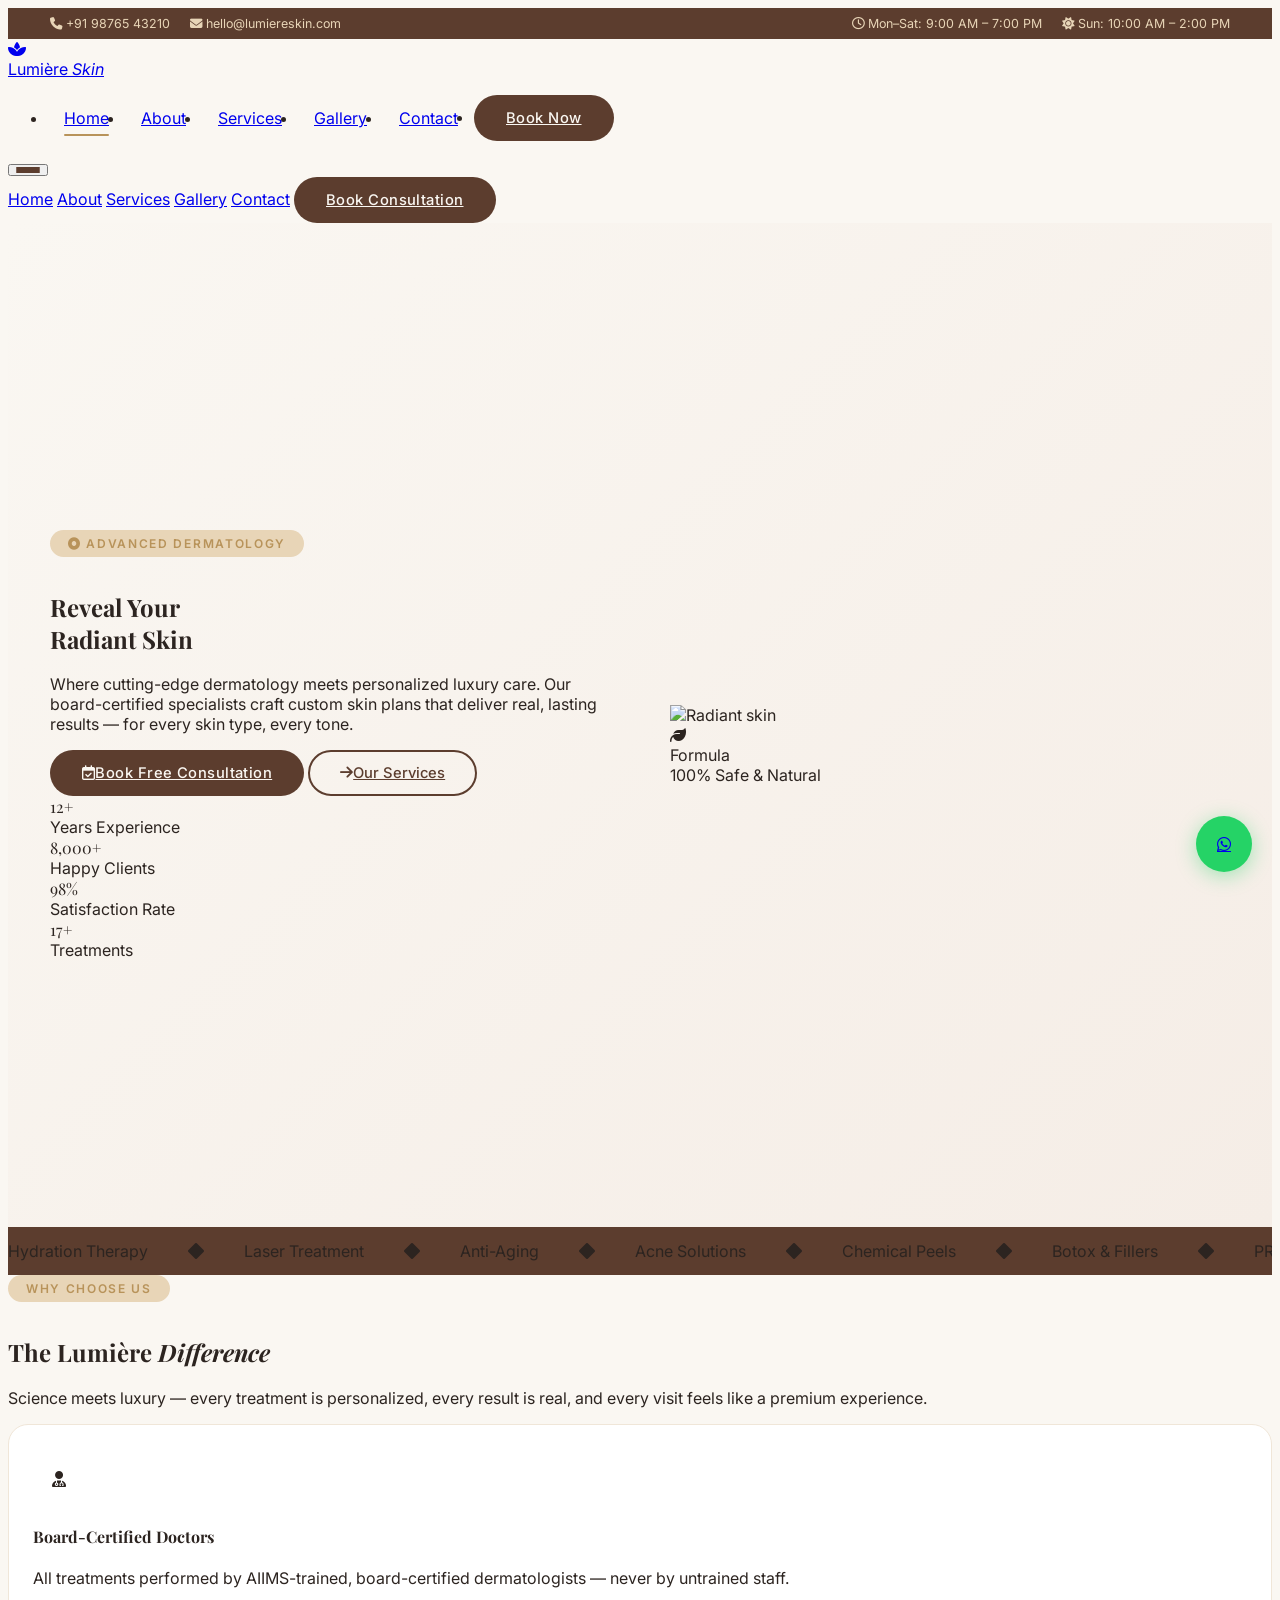
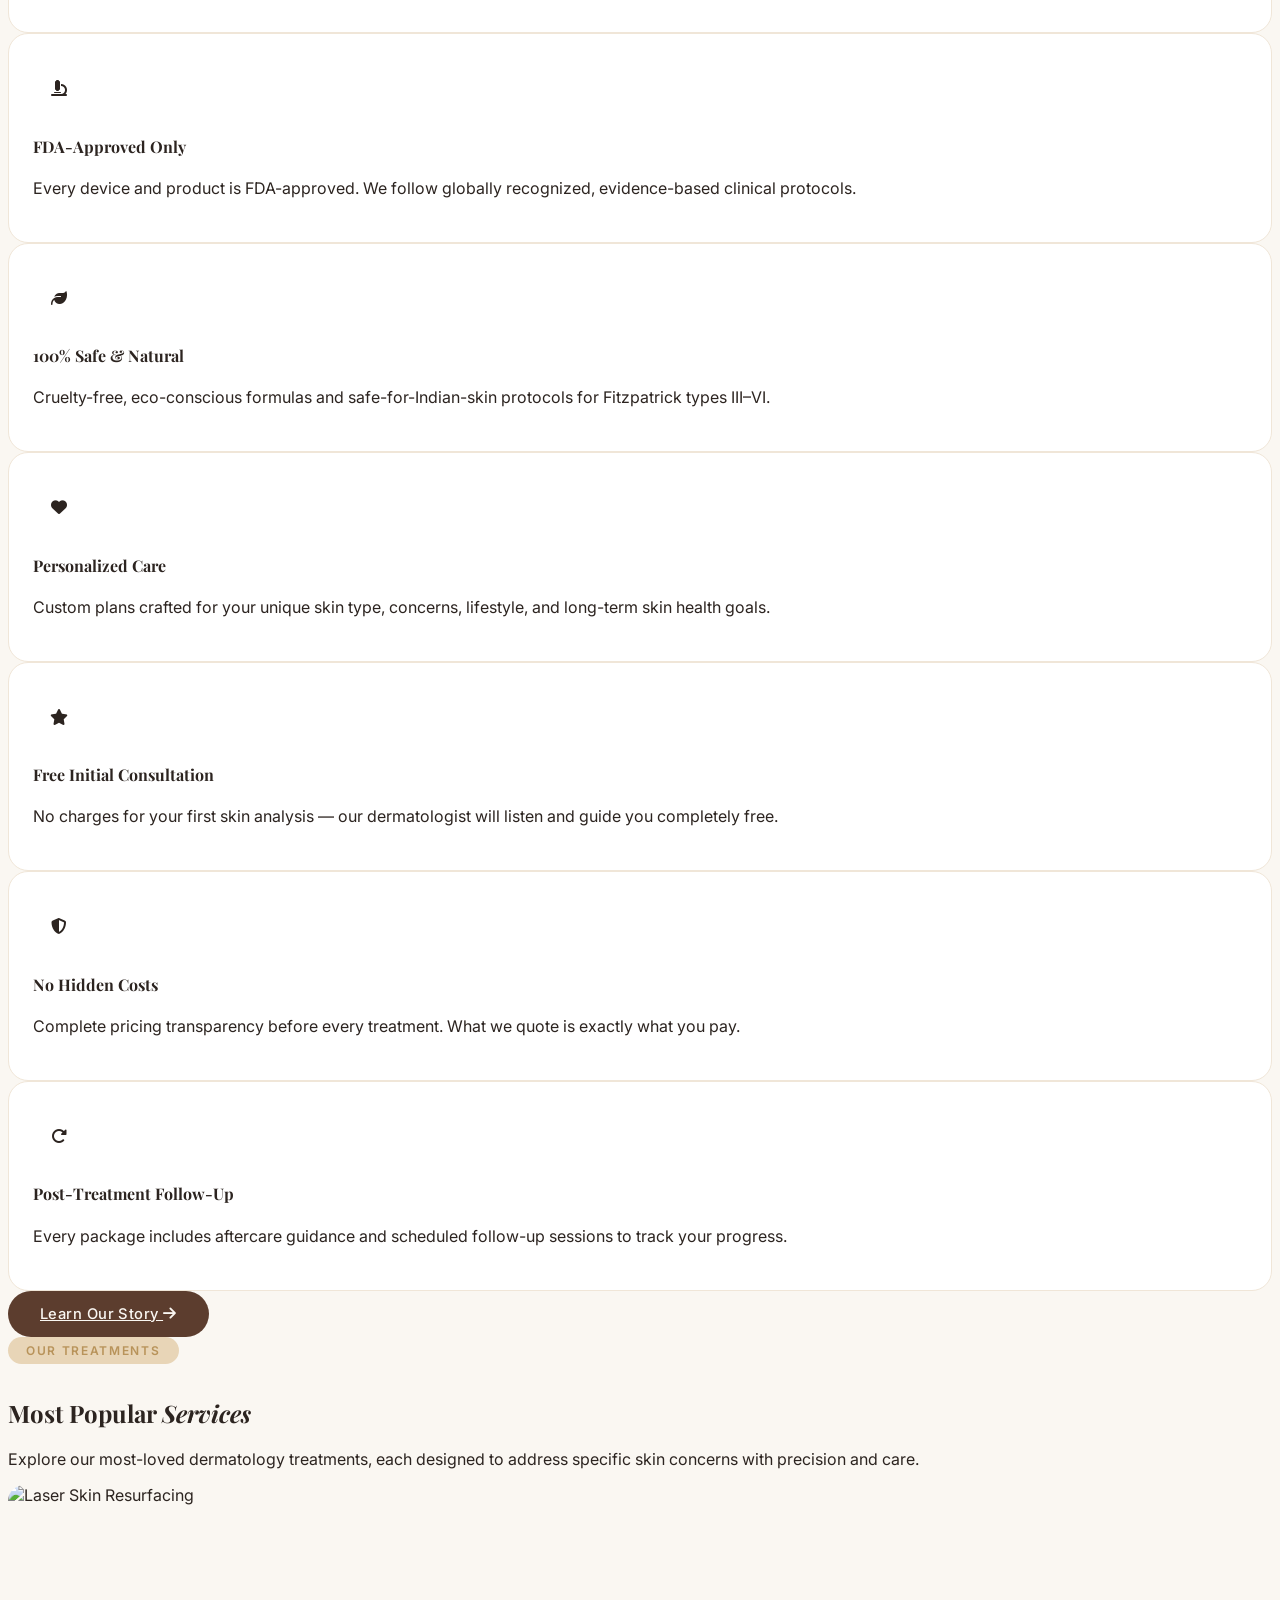
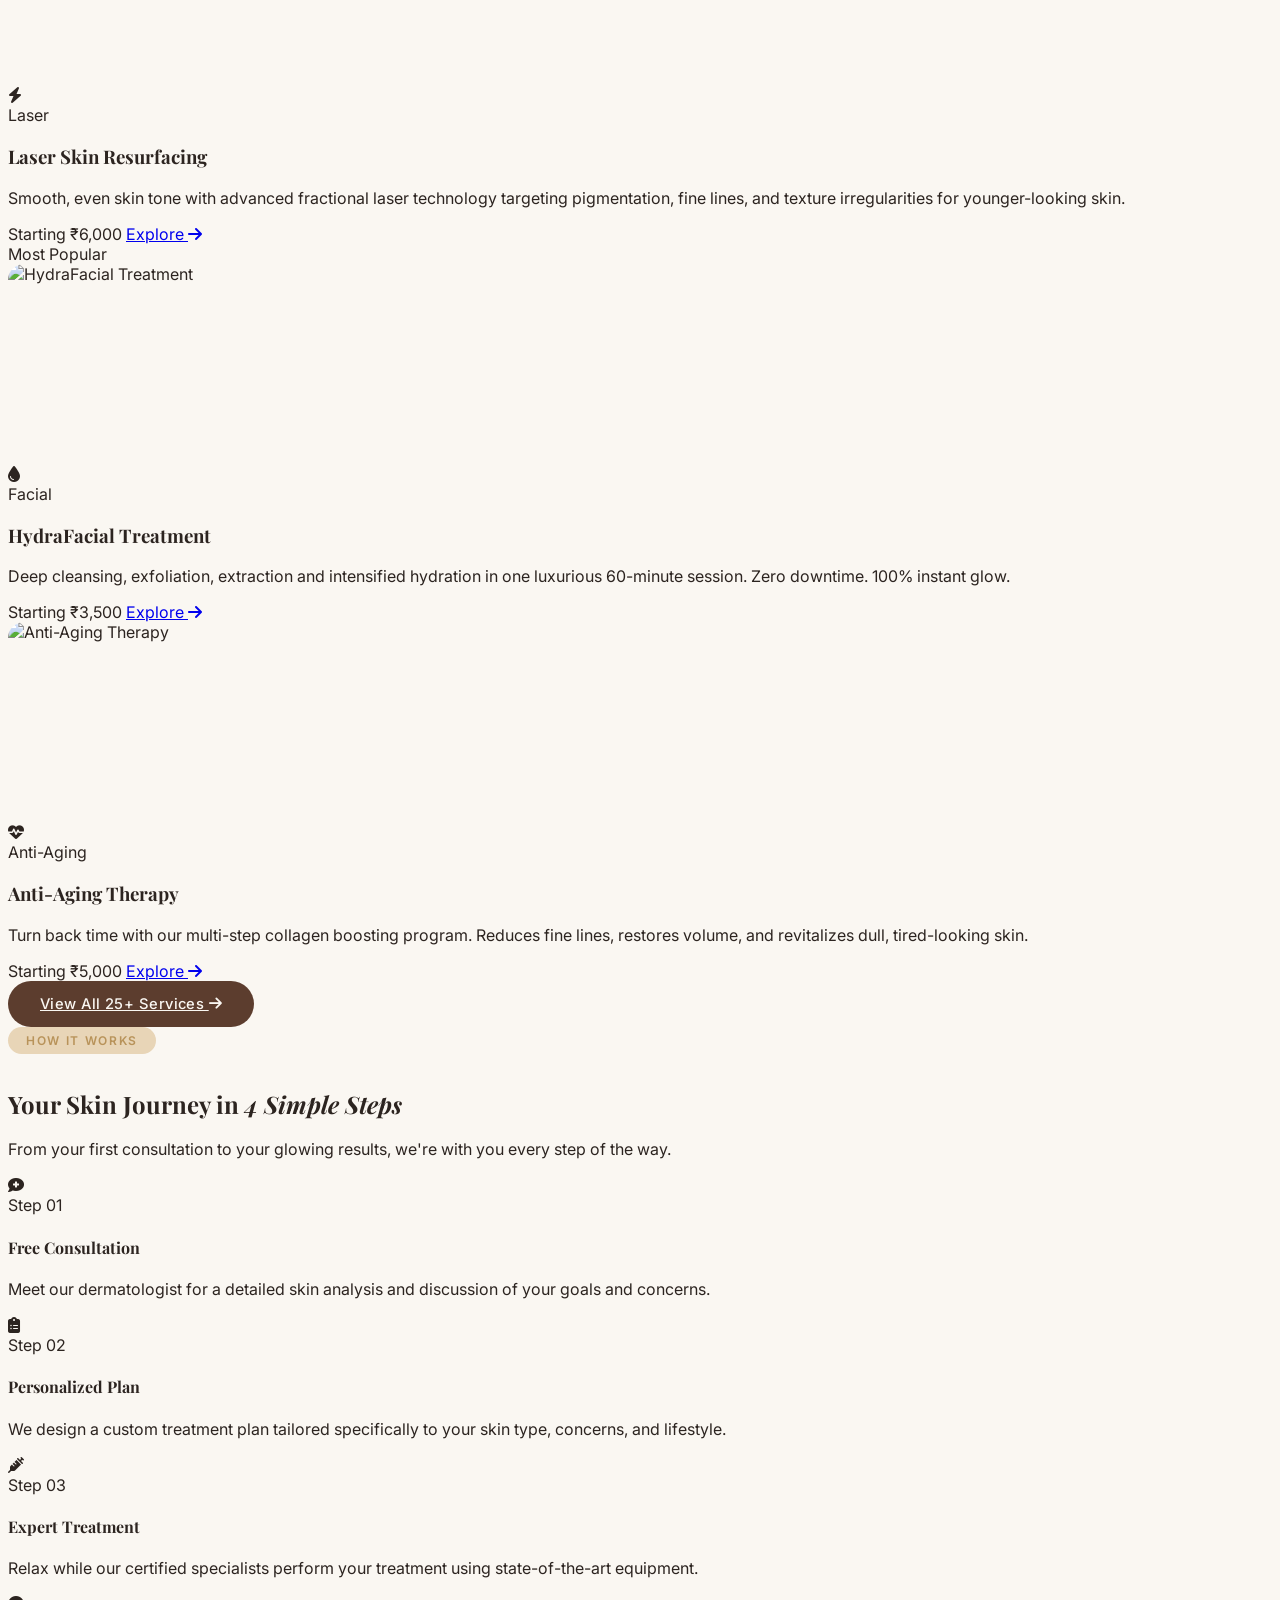
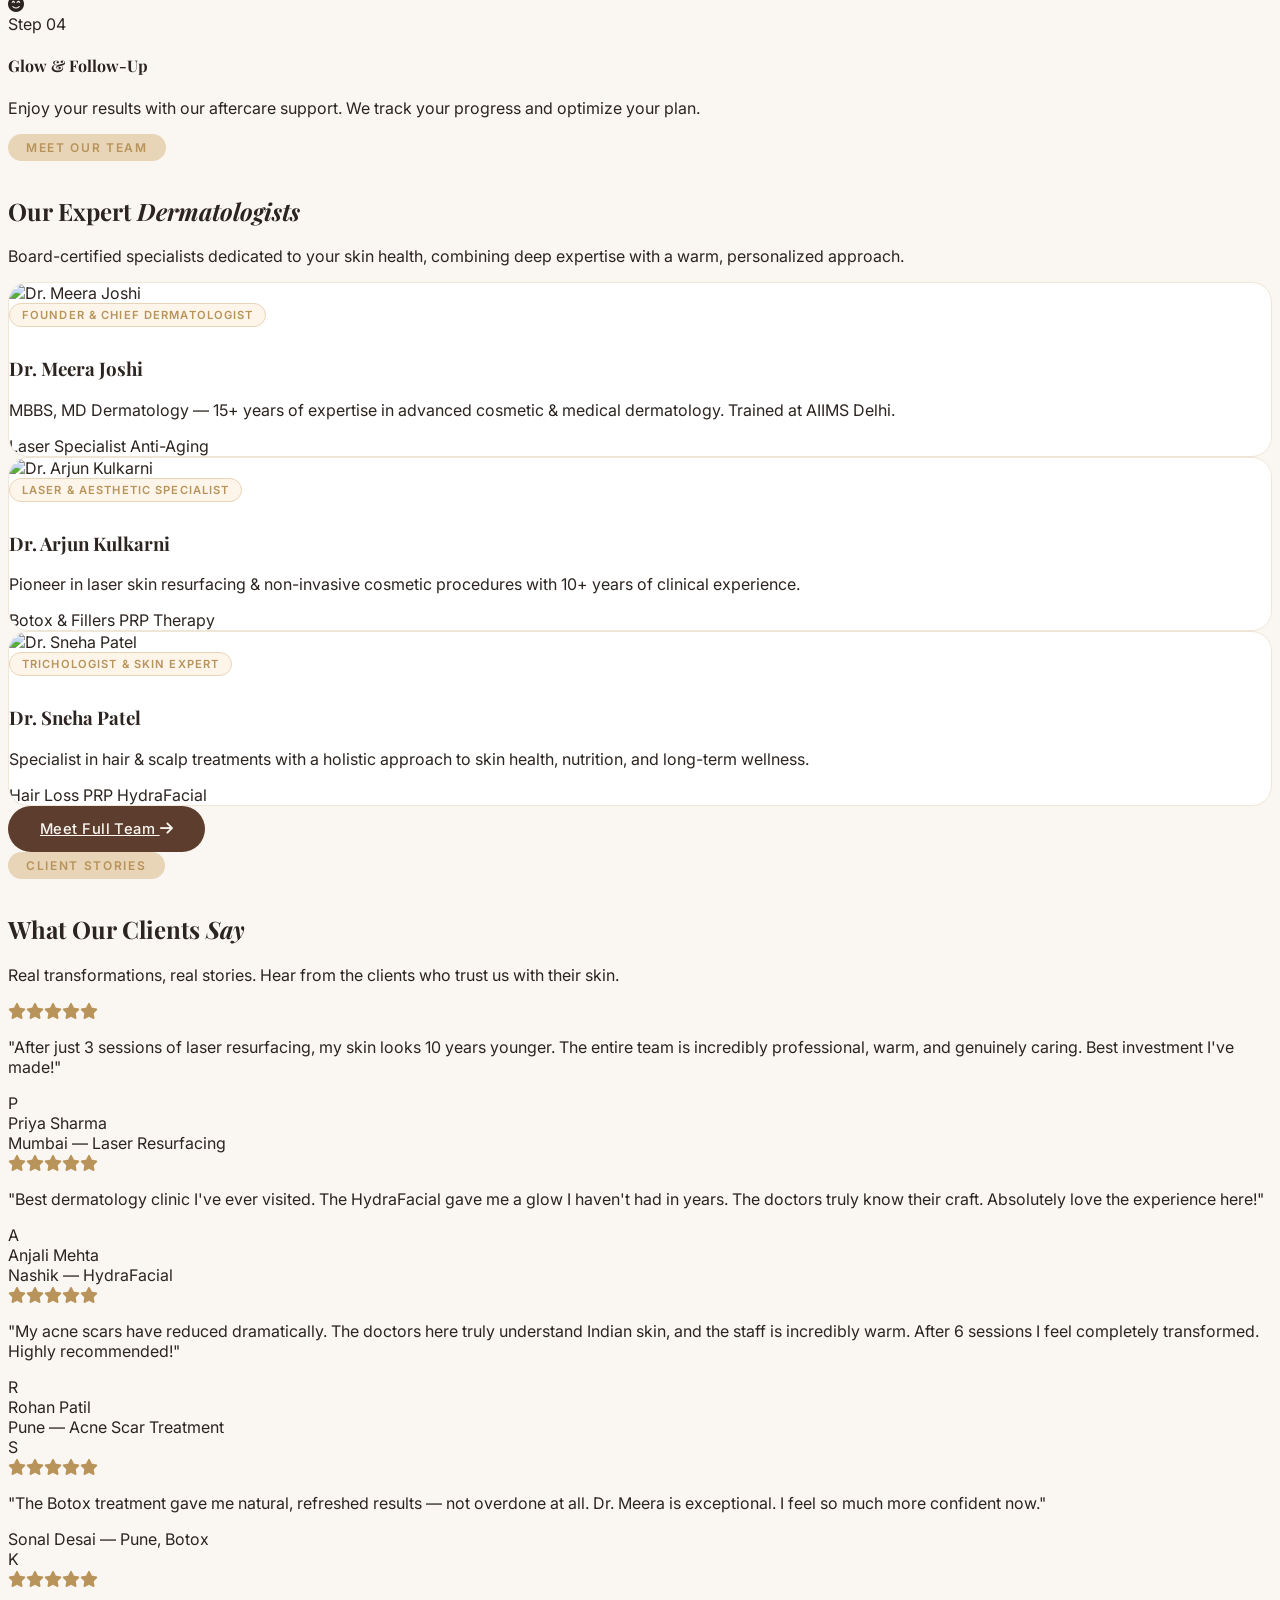
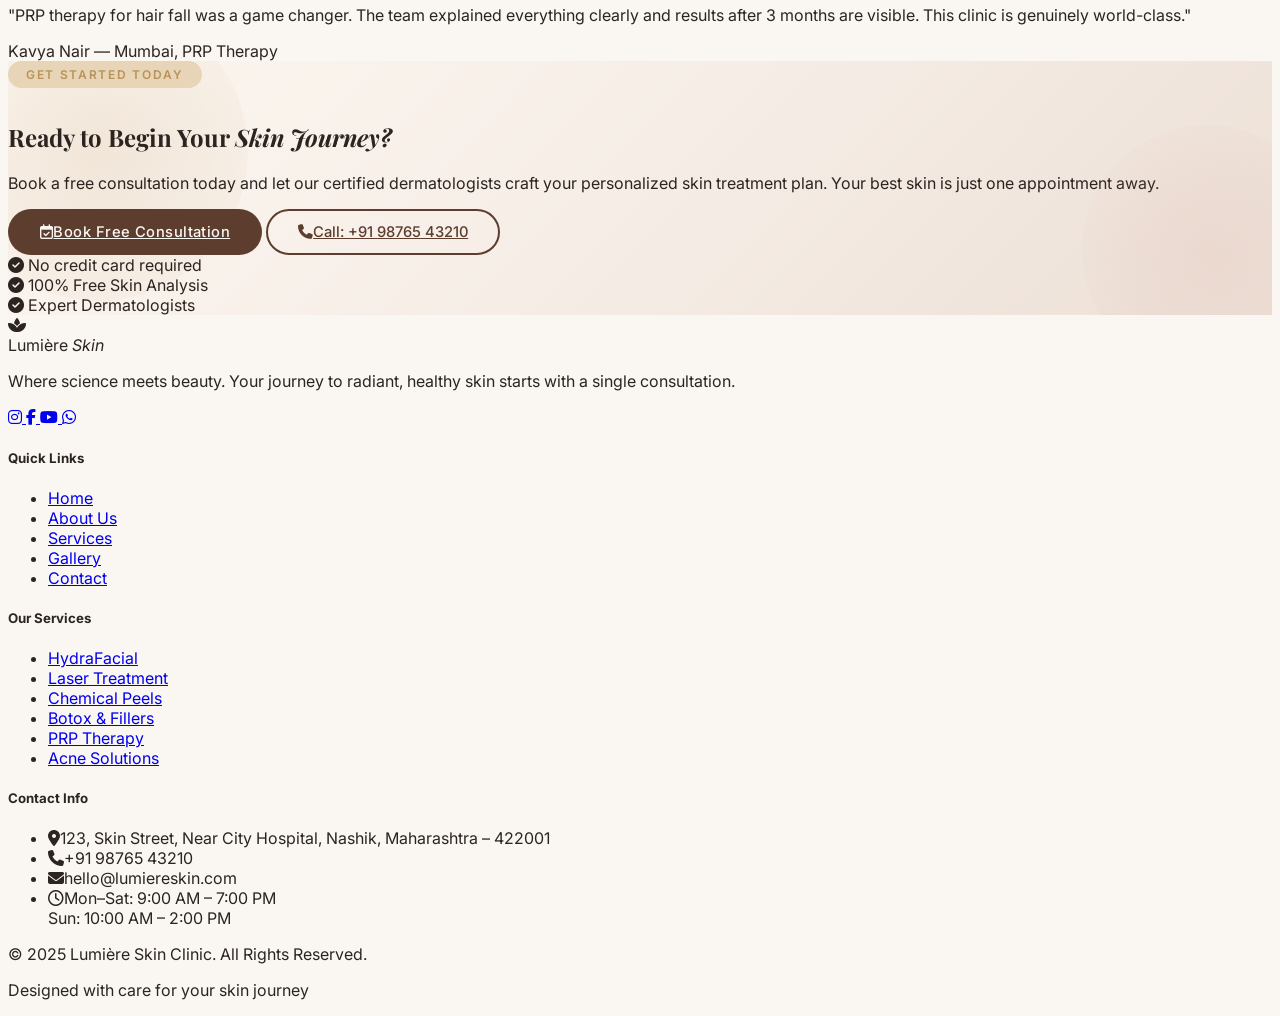
==== commit 10c2743f: "Add topbar with contact information and improve layout across multiple pages" ====
--- a/index.html
+++ b/index.html
@@ -126,6 +126,15 @@
     .hamburger.active .hamburger-bar:nth-child(3) { transform: translateY(-8px) rotate(-45deg); }
     .testimonial-stars { color: #b8935a; }
 
+    /* ---- TOPBAR ---- */
+    .topbar { background: #5c3d2e; color: #e8d5b7; font-size: 0.78rem; padding: 8px 0; }
+    .topbar a { color: #e8d5b7; text-decoration: none; transition: color 0.2s; }
+    .topbar a:hover { color: #fff; }
+    .topbar-inner { max-width: 1180px; margin: 0 auto; padding: 0 24px; display: flex; align-items: center; justify-content: space-between; gap: 12px; flex-wrap: wrap; }
+    .topbar-left { display: flex; align-items: center; gap: 20px; }
+    .topbar-right { display: flex; align-items: center; gap: 20px; }
+    @media(max-width:640px){ .topbar-inner { justify-content: center; } .topbar-right { display: none; } }
+
     @media (max-width: 768px) {
       .mobile-menu { display: none; }
       .mobile-menu.open { display: flex; }
@@ -140,9 +149,20 @@
     .whatsapp-btn:hover { transform: scale(1.1); }
 
     /* ---- HERO LAYOUT ---- */
-    .hero-section { min-height: 100vh; display: grid; grid-template-columns: 1fr 1fr; align-items: center; gap: 60px; max-width: 1180px; margin: 0 auto; padding: 100px 24px 60px; position: relative; }
-    @media(max-width:1024px){ .hero-section { grid-template-columns: 1fr; text-align: center; padding: 100px 24px 60px; } }
-    @media(max-width:768px){ .hero-section { gap: 40px; } }
+    .hero-section { min-height: calc(100vh - 36px); display: grid; grid-template-columns: 1fr 1fr; align-items: center; gap: 60px; max-width: 1180px; margin: 0 auto; padding: 90px 24px 50px; position: relative; }
+    @media(max-width:1024px){ .hero-section { grid-template-columns: 1fr; text-align: center; padding: 90px 24px 50px; min-height: auto; } }
+    @media(max-width:768px){ .hero-section { gap: 36px; padding: 80px 16px 40px; } }
+
+    /* ---- TEAM CARDS ---- */
+    .team-card { background: #fff; border-radius: 20px; overflow: hidden; border: 1px solid #f0e6d8; transition: transform 0.3s ease, box-shadow 0.3s ease; }
+    .team-card:hover { transform: translateY(-8px); box-shadow: 0 24px 60px rgba(80,40,20,0.14); }
+    .team-photo { width: 100%; height: 220px; object-fit: cover; object-position: top; }
+    .team-specialty { display: inline-block; font-size: 0.7rem; font-weight: 600; letter-spacing: 0.1em; text-transform: uppercase; color: #b8935a; background: #fdf5ea; padding: 4px 12px; border-radius: 100px; border: 1px solid #e8d5b7; margin-bottom: 10px; }
+
+    /* ---- WHY CHOOSE US CARDS ---- */
+    .why-card { background: #fff; border-radius: 20px; padding: 28px 24px; border: 1px solid #f0e6d8; transition: transform 0.3s ease, box-shadow 0.3s ease; }
+    .why-card:hover { transform: translateY(-6px); box-shadow: 0 16px 50px rgba(80,40,20,0.12); }
+    .why-icon { width: 52px; height: 52px; border-radius: 16px; display: flex; align-items: center; justify-content: center; margin-bottom: 16px; }
 
     /* ---- CTA SECTION ---- */
     .cta-section { background: linear-gradient(135deg, #fdf6f0 0%, #f5ede6 50%, #ede0d6 100%); position: relative; overflow: hidden; }
@@ -198,8 +218,22 @@
 </head>
 <body>
 
+  <!-- TOPBAR -->
+  <div class="topbar">
+    <div class="topbar-inner">
+      <div class="topbar-left">
+        <a href="tel:+919876543210"><i class="fa-solid fa-phone mr-1"></i> +91 98765 43210</a>
+        <a href="mailto:hello@lumiereskin.com" class="hidden sm:inline"><i class="fa-solid fa-envelope mr-1"></i> hello@lumiereskin.com</a>
+      </div>
+      <div class="topbar-right">
+        <span><i class="fa-regular fa-clock mr-1"></i> Mon–Sat: 9:00 AM – 7:00 PM</span>
+        <span><i class="fa-solid fa-sun mr-1"></i> Sun: 10:00 AM – 2:00 PM</span>
+      </div>
+    </div>
+  </div>
+
   <!-- NAV -->
-  <nav id="navbar" class="fixed top-0 left-0 right-0 z-50 bg-white/90 backdrop-blur-md border-b border-amber-100 transition-all duration-300">
+  <nav id="navbar" class="sticky top-0 left-0 right-0 z-50 bg-white/95 backdrop-blur-md border-b border-amber-100 transition-all duration-300">
     <div class="max-w-6xl mx-auto px-6 h-20 flex items-center justify-between">
       <a href="index.html" class="flex items-center gap-3 flex-shrink-0">
         <div class="w-9 h-9 rounded-full bg-gradient-to-br from-amber-700 to-amber-500 flex items-center justify-center">
@@ -318,67 +352,51 @@
   </div>
 
   <!-- WHY CHOOSE US -->
-  <section class="py-24 bg-white overflow-hidden">
+  <section class="py-20 bg-white overflow-hidden">
     <div class="max-w-6xl mx-auto px-6">
-      <div class="grid lg:grid-cols-2 gap-16 items-center">
-        <div class="reveal-left">
-          <span class="section-tag">Why Choose Us</span>
-          <h2 class="font-heading text-4xl lg:text-5xl font-bold text-charcoal mt-3 mb-6 leading-tight">Science-Backed Beauty <em class="text-gold italic">Treatments</em></h2>
-          <p class="text-muted leading-relaxed mb-5">At Lumière Skin Clinic, we combine cutting-edge dermatology with a deep understanding of your unique skin needs. Every treatment plan is personalized, every result is beautiful and lasting.</p>
-          <p class="text-muted leading-relaxed mb-8">Our team of board-certified dermatologists and trained aestheticians use only FDA-approved technology and clinically proven protocols, ensuring your safety and satisfaction every step of the way.</p>
-          <div class="flex flex-col gap-4 mb-8">
-            <div class="flex items-center gap-3">
-              <div class="w-5 h-5 rounded-full bg-amber-100 flex items-center justify-center flex-shrink-0">
-                <i class="fa-solid fa-check text-gold text-xs"></i>
-              </div>
-              <span class="text-sm text-muted">Free initial skin consultation with certified dermatologist</span>
-            </div>
-            <div class="flex items-center gap-3">
-              <div class="w-5 h-5 rounded-full bg-amber-100 flex items-center justify-center flex-shrink-0">
-                <i class="fa-solid fa-check text-gold text-xs"></i>
-              </div>
-              <span class="text-sm text-muted">Customized treatment plans based on your Fitzpatrick skin type</span>
-            </div>
-            <div class="flex items-center gap-3">
-              <div class="w-5 h-5 rounded-full bg-amber-100 flex items-center justify-center flex-shrink-0">
-                <i class="fa-solid fa-check text-gold text-xs"></i>
-              </div>
-              <span class="text-sm text-muted">Post-treatment care &amp; follow-up included in every package</span>
-            </div>
-            <div class="flex items-center gap-3">
-              <div class="w-5 h-5 rounded-full bg-amber-100 flex items-center justify-center flex-shrink-0">
-                <i class="fa-solid fa-check text-gold text-xs"></i>
-              </div>
-              <span class="text-sm text-muted">No hidden costs — complete transparency in pricing</span>
-            </div>
-          </div>
-          <a href="about.html" class="btn-primary">Learn Our Story <i class="fa-solid fa-arrow-right ml-2"></i></a>
-        </div>
-        <!-- RIGHT SIDE: Unsplash image with animation instead of boxes -->
-        <div class="why-img-wrap reveal-right">
-          <img src="https://images.unsplash.com/photo-1540555700478-4be289fbecef?w=900&q=80" alt="Lumière Skin Clinic professional treatment"/>
-          <div class="why-img-overlay"></div>
-          <!-- Floating badge over image -->
-          <div class="why-img-badge">
-            <div class="w-10 h-10 bg-amber-50 rounded-xl flex items-center justify-center">
-              <i class="fa-solid fa-star text-gold text-lg"></i>
-            </div>
-            <div>
-              <div class="text-xs text-muted">Trusted by</div>
-              <div class="text-sm font-semibold text-charcoal">8,000+ Happy Clients</div>
-            </div>
-          </div>
-          <!-- Second badge -->
-          <div class="absolute top-6 right-6 bg-white/95 rounded-2xl px-4 py-3 shadow-xl flex items-center gap-3" style="animation: badgeFloat 4s ease-in-out 2s infinite;">
-            <div class="w-9 h-9 bg-green-50 rounded-xl flex items-center justify-center">
-              <i class="fa-solid fa-shield-halved text-green-600 text-sm"></i>
-            </div>
-            <div>
-              <div class="text-xs text-muted">Certified</div>
-              <div class="text-xs font-semibold text-charcoal">FDA Approved</div>
-            </div>
-          </div>
-        </div>
+      <div class="text-center mb-14 reveal">
+        <span class="section-tag">Why Choose Us</span>
+        <h2 class="font-heading text-4xl lg:text-5xl font-bold text-charcoal mt-3 mb-4">The Lumière <em class="text-gold italic">Difference</em></h2>
+        <p class="text-muted max-w-xl mx-auto">Science meets luxury — every treatment is personalized, every result is real, and every visit feels like a premium experience.</p>
+      </div>
+      <div class="grid md:grid-cols-2 lg:grid-cols-4 gap-6 mb-12">
+        <div class="why-card reveal" style="transition-delay:0.05s">
+          <div class="why-icon bg-amber-50"><i class="fa-solid fa-user-doctor text-gold text-xl"></i></div>
+          <h4 class="font-heading text-lg font-semibold text-brown mb-2">Board-Certified Doctors</h4>
+          <p class="text-sm text-muted leading-relaxed">All treatments performed by AIIMS-trained, board-certified dermatologists — never by untrained staff.</p>
+        </div>
+        <div class="why-card reveal" style="transition-delay:0.1s">
+          <div class="why-icon bg-blue-50"><i class="fa-solid fa-microscope text-blue-500 text-xl"></i></div>
+          <h4 class="font-heading text-lg font-semibold text-brown mb-2">FDA-Approved Only</h4>
+          <p class="text-sm text-muted leading-relaxed">Every device and product is FDA-approved. We follow globally recognized, evidence-based clinical protocols.</p>
+        </div>
+        <div class="why-card reveal" style="transition-delay:0.15s">
+          <div class="why-icon bg-green-50"><i class="fa-solid fa-leaf text-green-600 text-xl"></i></div>
+          <h4 class="font-heading text-lg font-semibold text-brown mb-2">100% Safe &amp; Natural</h4>
+          <p class="text-sm text-muted leading-relaxed">Cruelty-free, eco-conscious formulas and safe-for-Indian-skin protocols for Fitzpatrick types III–VI.</p>
+        </div>
+        <div class="why-card reveal" style="transition-delay:0.2s">
+          <div class="why-icon bg-rose-50"><i class="fa-solid fa-heart text-rose-400 text-xl"></i></div>
+          <h4 class="font-heading text-lg font-semibold text-brown mb-2">Personalized Care</h4>
+          <p class="text-sm text-muted leading-relaxed">Custom plans crafted for your unique skin type, concerns, lifestyle, and long-term skin health goals.</p>
+        </div>
+      </div>
+      <div class="grid md:grid-cols-3 gap-6">
+        <div class="why-card reveal flex items-start gap-4" style="transition-delay:0.25s">
+          <div class="why-icon bg-amber-50 flex-shrink-0"><i class="fa-solid fa-star text-gold text-xl"></i></div>
+          <div><h4 class="font-heading text-base font-semibold text-brown mb-1">Free Initial Consultation</h4><p class="text-sm text-muted">No charges for your first skin analysis — our dermatologist will listen and guide you completely free.</p></div>
+        </div>
+        <div class="why-card reveal flex items-start gap-4" style="transition-delay:0.3s">
+          <div class="why-icon bg-indigo-50 flex-shrink-0"><i class="fa-solid fa-shield-halved text-indigo-500 text-xl"></i></div>
+          <div><h4 class="font-heading text-base font-semibold text-brown mb-1">No Hidden Costs</h4><p class="text-sm text-muted">Complete pricing transparency before every treatment. What we quote is exactly what you pay.</p></div>
+        </div>
+        <div class="why-card reveal flex items-start gap-4" style="transition-delay:0.35s">
+          <div class="why-icon bg-green-50 flex-shrink-0"><i class="fa-solid fa-rotate-right text-green-600 text-xl"></i></div>
+          <div><h4 class="font-heading text-base font-semibold text-brown mb-1">Post-Treatment Follow-Up</h4><p class="text-sm text-muted">Every package includes aftercare guidance and scheduled follow-up sessions to track your progress.</p></div>
+        </div>
+      </div>
+      <div class="text-center mt-10 reveal" style="transition-delay:0.4s">
+        <a href="about.html" class="btn-primary">Learn Our Story <i class="fa-solid fa-arrow-right ml-2"></i></a>
       </div>
     </div>
   </section>
@@ -505,8 +523,60 @@
     </div>
   </section>
 
+  <!-- MEET OUR TEAM -->
+  <section class="py-20 bg-cream">
+    <div class="max-w-6xl mx-auto px-6">
+      <div class="text-center mb-14 reveal">
+        <span class="section-tag">Meet Our Team</span>
+        <h2 class="font-heading text-4xl lg:text-5xl font-bold text-charcoal mt-3 mb-4">Our Expert <em class="text-gold italic">Dermatologists</em></h2>
+        <p class="text-muted max-w-xl mx-auto">Board-certified specialists dedicated to your skin health, combining deep expertise with a warm, personalized approach.</p>
+      </div>
+      <div class="grid md:grid-cols-3 gap-8">
+        <div class="team-card reveal" style="transition-delay:0.05s">
+          <img src="https://images.unsplash.com/photo-1559839734-2b71ea197ec2?w=400&q=80" alt="Dr. Meera Joshi" class="team-photo"/>
+          <div class="p-6">
+            <span class="team-specialty">Founder &amp; Chief Dermatologist</span>
+            <h3 class="font-heading text-xl font-semibold text-brown mb-1">Dr. Meera Joshi</h3>
+            <p class="text-sm text-muted leading-relaxed mb-4">MBBS, MD Dermatology — 15+ years of expertise in advanced cosmetic &amp; medical dermatology. Trained at AIIMS Delhi.</p>
+            <div class="flex flex-wrap gap-2">
+              <span class="text-xs bg-amber-50 text-brown px-3 py-1 rounded-full border border-amber-100">Laser Specialist</span>
+              <span class="text-xs bg-amber-50 text-brown px-3 py-1 rounded-full border border-amber-100">Anti-Aging</span>
+            </div>
+          </div>
+        </div>
+        <div class="team-card reveal" style="transition-delay:0.1s">
+          <img src="https://images.unsplash.com/photo-1612349317150-e413f6a5b16d?w=400&q=80" alt="Dr. Arjun Kulkarni" class="team-photo"/>
+          <div class="p-6">
+            <span class="team-specialty">Laser &amp; Aesthetic Specialist</span>
+            <h3 class="font-heading text-xl font-semibold text-brown mb-1">Dr. Arjun Kulkarni</h3>
+            <p class="text-sm text-muted leading-relaxed mb-4">Pioneer in laser skin resurfacing &amp; non-invasive cosmetic procedures with 10+ years of clinical experience.</p>
+            <div class="flex flex-wrap gap-2">
+              <span class="text-xs bg-amber-50 text-brown px-3 py-1 rounded-full border border-amber-100">Botox &amp; Fillers</span>
+              <span class="text-xs bg-amber-50 text-brown px-3 py-1 rounded-full border border-amber-100">PRP Therapy</span>
+            </div>
+          </div>
+        </div>
+        <div class="team-card reveal" style="transition-delay:0.15s">
+          <img src="https://images.unsplash.com/photo-1594824476967-48c8b964273f?w=400&q=80" alt="Dr. Sneha Patel" class="team-photo"/>
+          <div class="p-6">
+            <span class="team-specialty">Trichologist &amp; Skin Expert</span>
+            <h3 class="font-heading text-xl font-semibold text-brown mb-1">Dr. Sneha Patel</h3>
+            <p class="text-sm text-muted leading-relaxed mb-4">Specialist in hair &amp; scalp treatments with a holistic approach to skin health, nutrition, and long-term wellness.</p>
+            <div class="flex flex-wrap gap-2">
+              <span class="text-xs bg-amber-50 text-brown px-3 py-1 rounded-full border border-amber-100">Hair Loss PRP</span>
+              <span class="text-xs bg-amber-50 text-brown px-3 py-1 rounded-full border border-amber-100">HydraFacial</span>
+            </div>
+          </div>
+        </div>
+      </div>
+      <div class="text-center mt-10 reveal" style="transition-delay:0.2s">
+        <a href="about.html" class="btn-primary">Meet Full Team <i class="fa-solid fa-arrow-right ml-2"></i></a>
+      </div>
+    </div>
+  </section>
+
   <!-- TESTIMONIALS -->
-  <section class="py-24 bg-cream">
+  <section class="py-20 bg-white">
     <div class="max-w-6xl mx-auto px-6">
       <div class="text-center mb-16 reveal">
         <span class="section-tag">Client Stories</span>
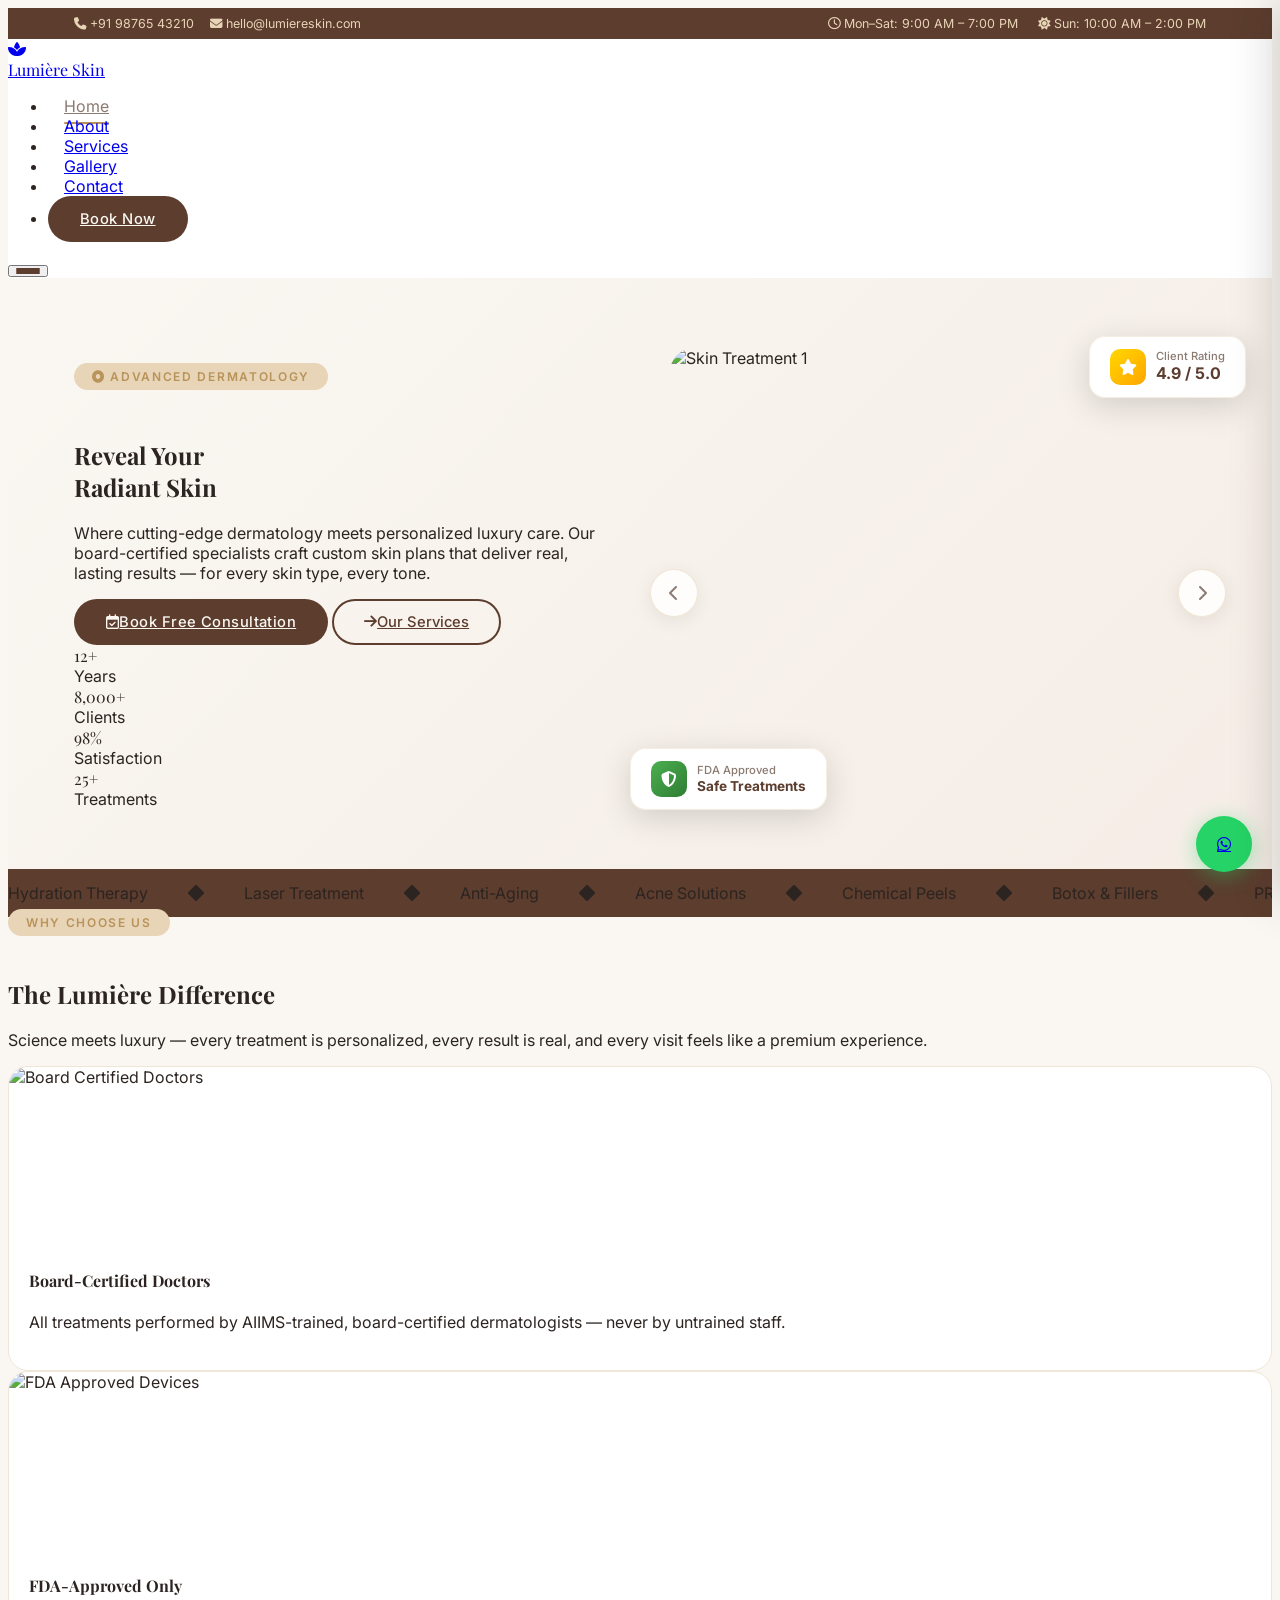
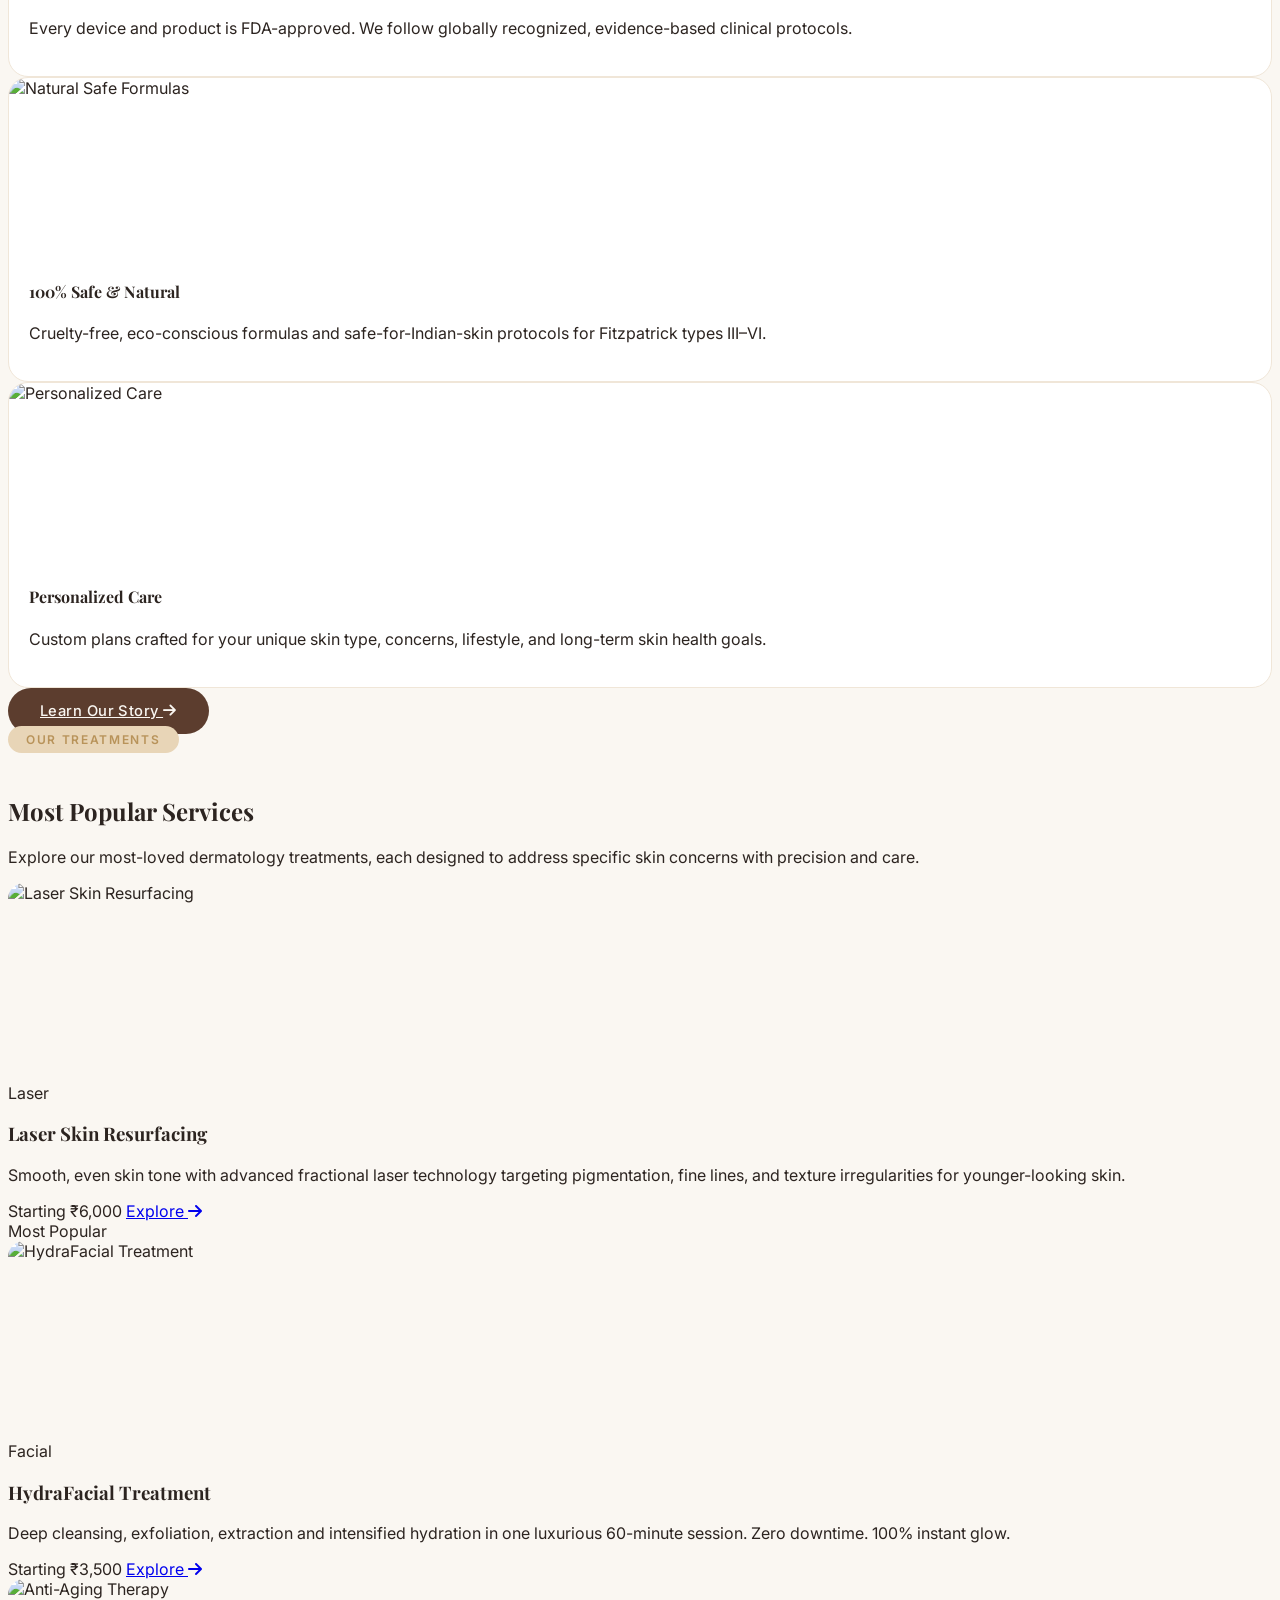
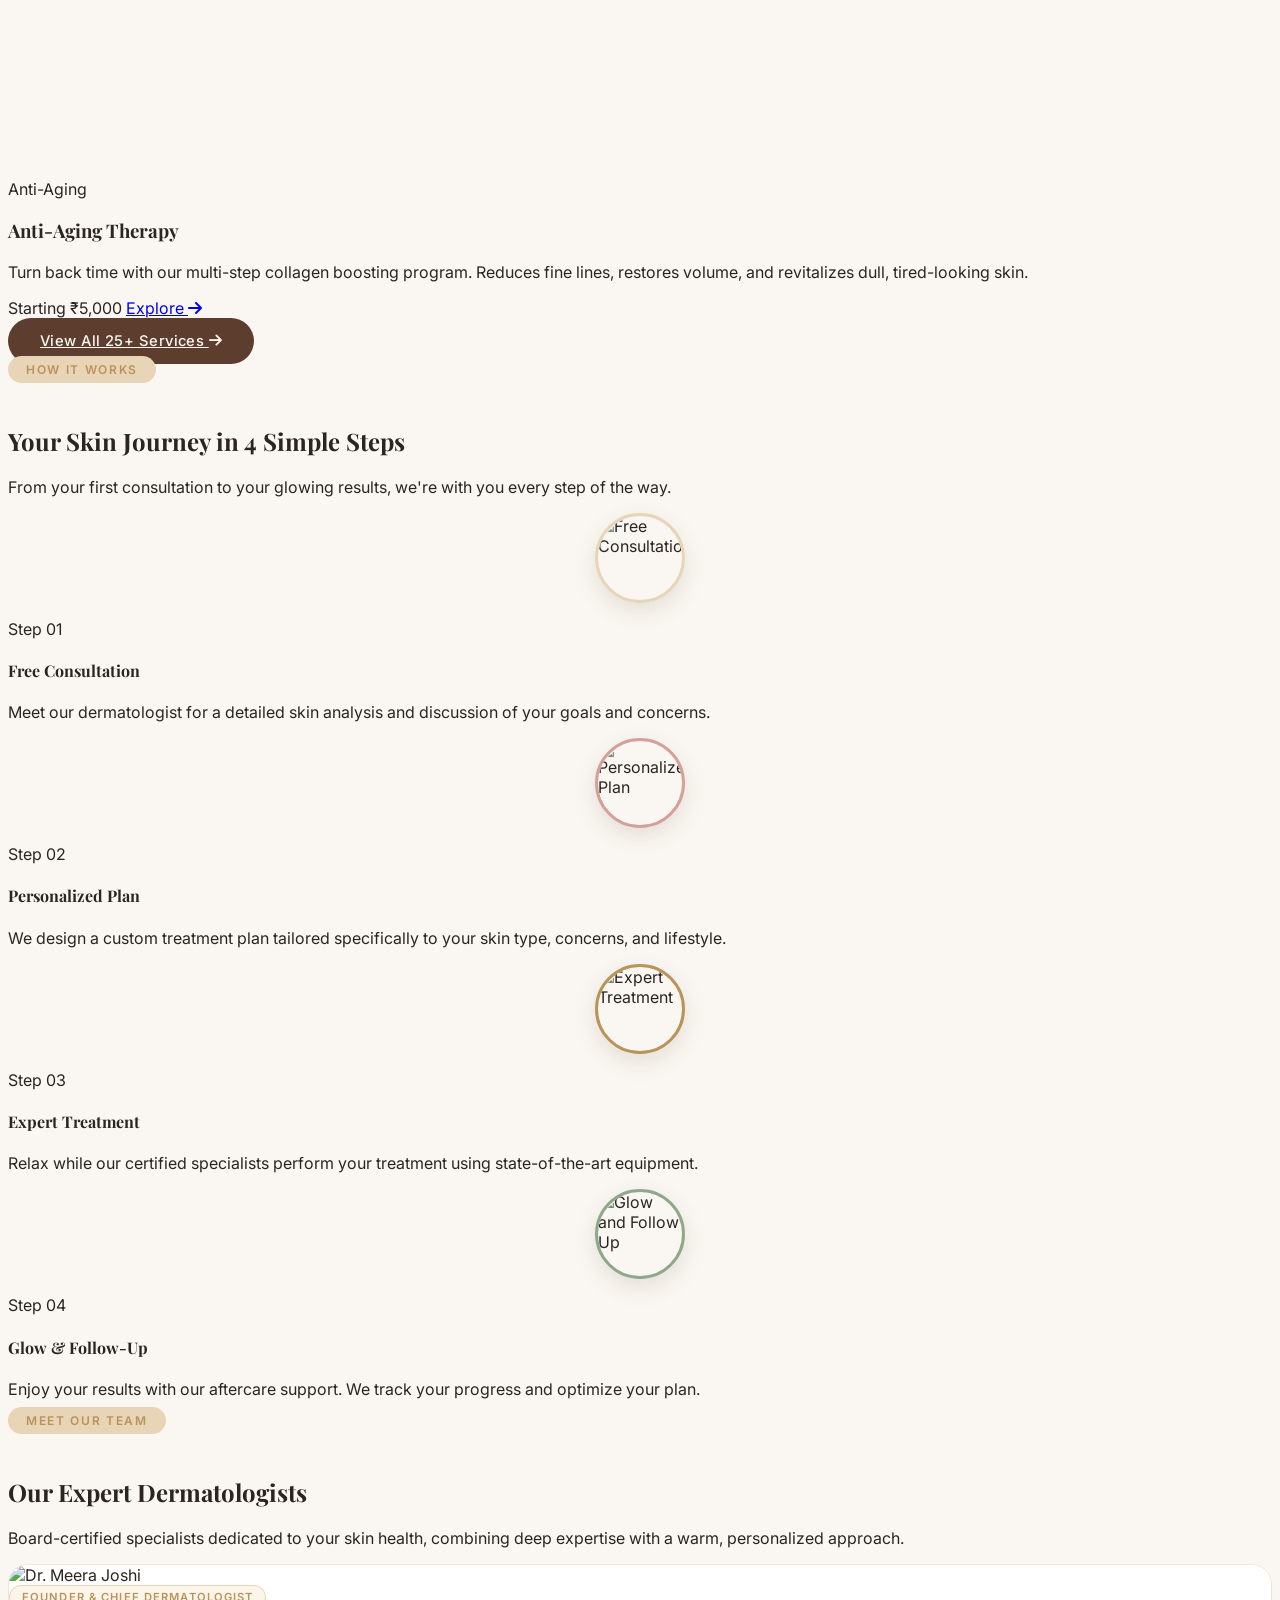
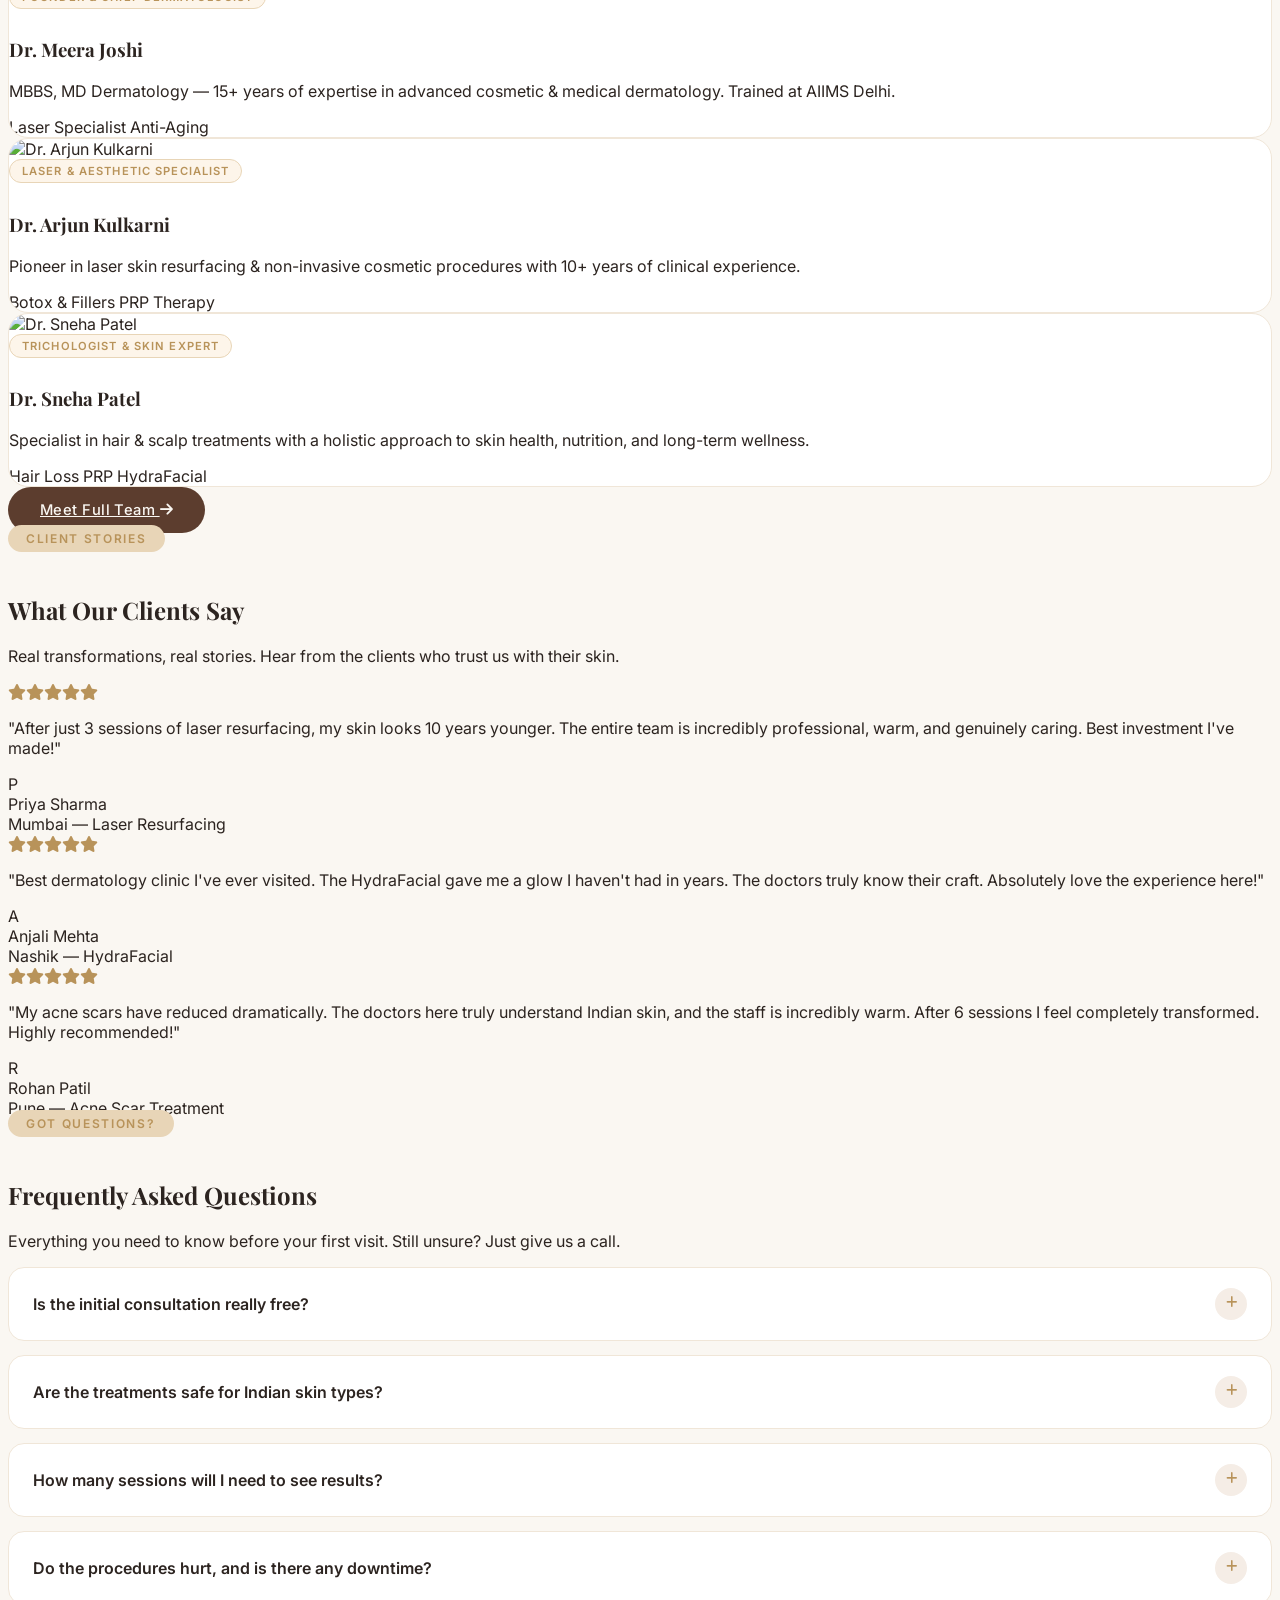
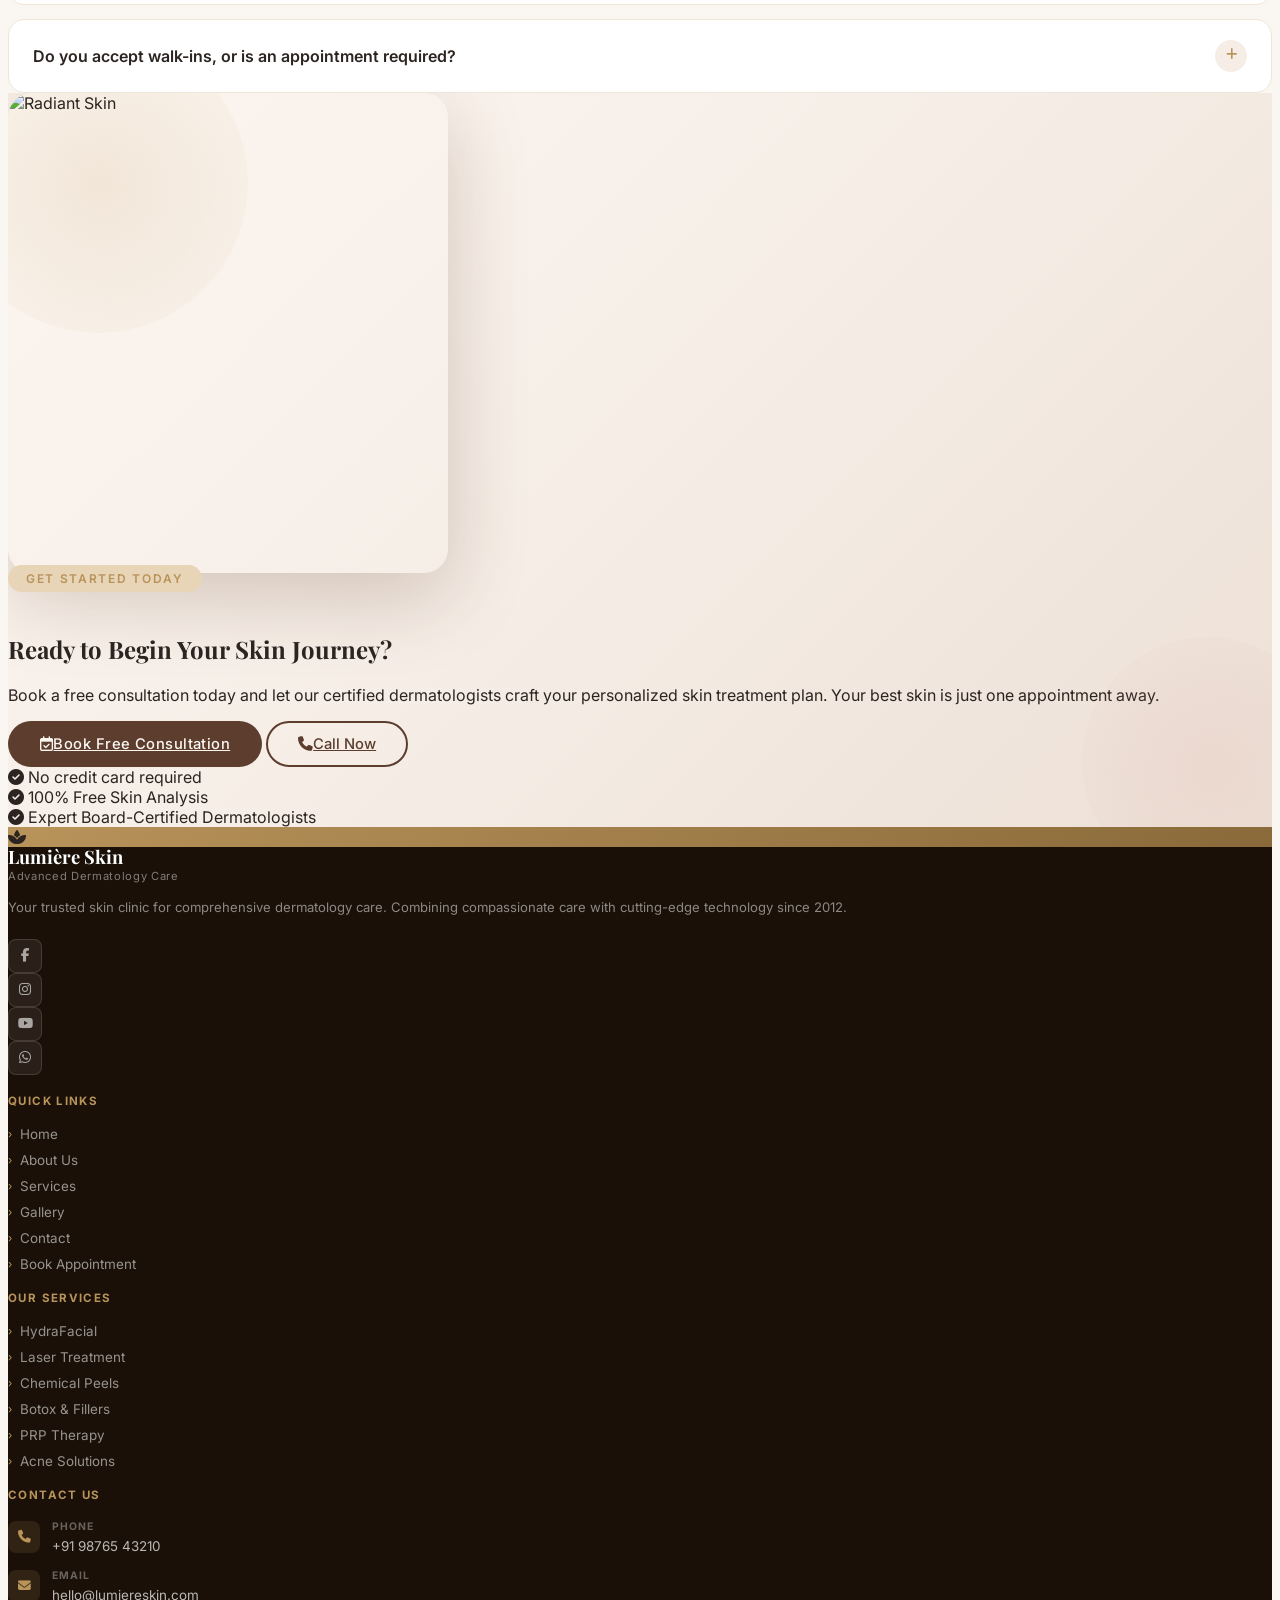
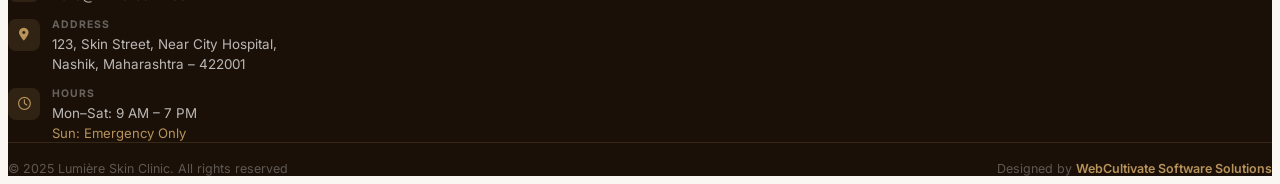
==== commit 39d8fa5a: "feat: Improve sticky header functionality and enhance mobile responsiveness across multiple pages" ====
--- a/index.html
+++ b/index.html
@@ -1,14 +1,65 @@
 <!DOCTYPE html>
 <html lang="en">
+
 <head>
-  <meta charset="UTF-8"/>
-  <meta name="viewport" content="width=device-width, initial-scale=1.0"/>
+  <meta charset="UTF-8" />
+  <meta name="viewport" content="width=device-width, initial-scale=1.0" />
   <title>Lumière Skin Clinic – Advanced Dermatology &amp; Skin Care | Nashik</title>
-  <meta name="description" content="Lumière Skin Clinic in Nashik offers advanced dermatology treatments including HydraFacial, Laser Resurfacing, Anti-Aging, Botox, and Acne Solutions by board-certified dermatologists."/>
-  <link rel="preconnect" href="https://fonts.googleapis.com"/>
-  <link rel="preconnect" href="https://fonts.gstatic.com" crossorigin/>
-  <link href="https://fonts.googleapis.com/css2?family=Playfair+Display:ital,wght@0,400;0,600;0,700;1,400;1,600&family=Inter:wght@300;400;500;600&display=swap" rel="stylesheet"/>
-  <link rel="stylesheet" href="https://cdnjs.cloudflare.com/ajax/libs/font-awesome/6.5.0/css/all.min.css"/>
+  <meta name="description"
+    content="Lumière Skin Clinic in Nashik offers advanced dermatology treatments including HydraFacial, Laser Resurfacing, Anti-Aging, Botox, and Acne Solutions by board-certified dermatologists." />
+  <link rel="canonical" href="https://www.lumiereskin.com/" />
+
+  <!-- Favicon -->
+  <link rel="icon" type="image/svg+xml" href="data:image/svg+xml,%3Csvg xmlns='http://www.w3.org/2000/svg' viewBox='0 0 64 64'%3E%3Ccircle cx='32' cy='32' r='32' fill='%235c3d2e'/%3E%3Cpath d='M32 14c8 6 14 12 14 20a14 14 0 0 1-28 0c0-8 6-14 14-20z' fill='%23b8935a'/%3E%3C/svg%3E" />
+
+  <!-- Open Graph / Social Share -->
+  <meta property="og:type" content="business.business" />
+  <meta property="og:title" content="Lumière Skin Clinic – Advanced Dermatology & Skin Care | Nashik" />
+  <meta property="og:description" content="Advanced dermatology treatments including HydraFacial, Laser Resurfacing, Anti-Aging, Botox, and Acne Solutions by board-certified dermatologists in Nashik." />
+  <meta property="og:image" content="https://images.unsplash.com/photo-1616394584738-fc6e612e71b9?w=1200&q=80" />
+  <meta property="og:url" content="https://www.lumiereskin.com/" />
+  <meta property="og:locale" content="en_IN" />
+  <meta name="twitter:card" content="summary_large_image" />
+  <meta name="twitter:title" content="Lumière Skin Clinic – Advanced Dermatology & Skin Care | Nashik" />
+  <meta name="twitter:description" content="Advanced dermatology treatments including HydraFacial, Laser Resurfacing, Anti-Aging, Botox, and Acne Solutions by board-certified dermatologists in Nashik." />
+  <meta name="twitter:image" content="https://images.unsplash.com/photo-1616394584738-fc6e612e71b9?w=1200&q=80" />
+
+  <link rel="preconnect" href="https://fonts.googleapis.com" />
+  <link rel="preconnect" href="https://fonts.gstatic.com" crossorigin />
+  <link
+    href="https://fonts.googleapis.com/css2?family=Playfair+Display:ital,wght@0,400;0,600;0,700;1,400;1,600&family=Inter:wght@300;400;500;600&display=swap"
+    rel="stylesheet" />
+  <link rel="stylesheet" href="https://cdnjs.cloudflare.com/ajax/libs/font-awesome/6.5.0/css/all.min.css" />
+
+  <!-- Structured Data for Local SEO -->
+  <script type="application/ld+json">
+  {
+    "@context": "https://schema.org",
+    "@type": "MedicalClinic",
+    "name": "Lumière Skin Clinic",
+    "image": "https://images.unsplash.com/photo-1616394584738-fc6e612e71b9?w=1200&q=80",
+    "telephone": "+91-98765-43210",
+    "email": "hello@lumiereskin.com",
+    "address": {
+      "@type": "PostalAddress",
+      "streetAddress": "123, Skin Street, Near City Hospital",
+      "addressLocality": "Nashik",
+      "addressRegion": "Maharashtra",
+      "postalCode": "422001",
+      "addressCountry": "IN"
+    },
+    "openingHoursSpecification": [
+      { "@type": "OpeningHoursSpecification", "dayOfWeek": ["Monday","Tuesday","Wednesday","Thursday","Friday","Saturday"], "opens": "09:00", "closes": "19:00" },
+      { "@type": "OpeningHoursSpecification", "dayOfWeek": "Sunday", "opens": "10:00", "closes": "14:00" }
+    ],
+    "medicalSpecialty": "Dermatology",
+    "priceRange": "$$",
+    "sameAs": [
+      "https://www.facebook.com/",
+      "https://www.instagram.com/"
+    ]
+  }
+  </script>
   <script src="https://cdn.tailwindcss.com"></script>
   <script>
     tailwind.config = {
@@ -34,11 +85,29 @@
     }
   </script>
   <style>
-    body { font-family: 'Inter', sans-serif; background-color: #faf7f2; color: #2c2420; overflow-x: hidden; }
-    h1, h2, h3, h4 { font-family: 'Playfair Display', serif; }
+    /* overflow-x lives on body only (not html) so it propagates to the
+       viewport instead of turning body into its own nested scroll
+       container — that nesting was why position:sticky on the header
+       never actually stuck. */
+    body {
+      font-family: 'Inter', sans-serif;
+      background-color: #faf7f2;
+      color: #2c2420;
+      overflow-x: hidden;
+    }
+
+    h1,
+    h2,
+    h3,
+    h4 {
+      font-family: 'Playfair Display', serif;
+    }
 
     /* ---- NAVBAR ---- */
-    .navbar-scrolled { box-shadow: 0 4px 30px rgba(80,40,20,0.1); }
+    .navbar-scrolled {
+      box-shadow: 0 4px 30px rgba(80, 40, 20, 0.1);
+    }
+
     /* Nav links: underline on hover/active, NO background box */
     .nav-link {
       position: relative;
@@ -47,35 +116,88 @@
       background: transparent !important;
       border-radius: 0 !important;
     }
+
     .nav-link::after {
       content: '';
       position: absolute;
-      bottom: -2px; left: 0;
-      width: 0; height: 2px;
+      bottom: -2px;
+      left: 0;
+      width: 0;
+      height: 2px;
       background: #b8935a;
       transition: width 0.3s;
       border-radius: 2px;
     }
-    .nav-link:hover::after, .nav-link.active::after { width: 100%; }
-    .nav-link:hover { color: #5c3d2e !important; background: transparent !important; }
+
+    .nav-link:hover::after,
+    .nav-link.active::after {
+      width: 100%;
+    }
+
+    .nav-link:hover {
+      color: #5c3d2e !important;
+      background: transparent !important;
+    }
+
+    .nav-link.active {
+      color: #8a7a70 !important;
+    }
+
     /* Remove hover:bg from tailwind on nav links */
-    .nav-link.hover\:bg-blush:hover { background: transparent !important; }
-
-    /* Desktop nav centered */
-    .desktop-nav { display: flex; align-items: center; gap: 0; }
+    .nav-link.hover\:bg-blush:hover {
+      background: transparent !important;
+    }
 
     /* ---- HERO ---- */
-    .hero-img { animation: heroFloat 6s ease-in-out infinite; }
-    @keyframes heroFloat { 0%,100%{transform:translateY(0)} 50%{transform:translateY(-12px)} }
+    .hero-img {
+      animation: heroFloat 6s ease-in-out infinite;
+    }
+
+    @keyframes heroFloat {
+
+      0%,
+      100% {
+        transform: translateY(0)
+      }
+
+      50% {
+        transform: translateY(-12px)
+      }
+    }
 
     /* ---- MARQUEE ---- */
-    .marquee-wrap { background: #5c3d2e; overflow: hidden; padding: 14px 0; }
-    .marquee-track { display: flex; gap: 40px; width: max-content; animation: marqueeScroll 30s linear infinite; }
-    @keyframes marqueeScroll { from{transform:translateX(0)} to{transform:translateX(-50%)} }
+    .marquee-wrap {
+      background: #5c3d2e;
+      overflow: hidden;
+      padding: 14px 0;
+    }
+
+    .marquee-track {
+      display: flex;
+      gap: 40px;
+      width: max-content;
+      animation: marqueeScroll 30s linear infinite;
+    }
+
+    @keyframes marqueeScroll {
+      from {
+        transform: translateX(0)
+      }
+
+      to {
+        transform: translateX(-50%)
+      }
+    }
 
     /* ---- CARDS ---- */
-    .card-hover { transition: transform 0.3s ease, box-shadow 0.3s ease; }
-    .card-hover:hover { transform: translateY(-6px); box-shadow: 0 20px 60px rgba(80,40,20,0.14); }
+    .card-hover {
+      transition: transform 0.3s ease, box-shadow 0.3s ease;
+    }
+
+    .card-hover:hover {
+      transform: translateY(-6px);
+      box-shadow: 0 20px 60px rgba(80, 40, 20, 0.14);
+    }
 
     /* ---- SCROLL ANIMATIONS ---- */
     .reveal {
@@ -83,147 +205,1105 @@
       transform: translateY(36px);
       transition: opacity 0.7s ease, transform 0.7s ease;
     }
-    .reveal.revealed { opacity: 1; transform: translateY(0); }
+
+    .reveal.revealed {
+      opacity: 1;
+      transform: translateY(0);
+    }
+
     .reveal-left {
       opacity: 0;
       transform: translateX(-40px);
       transition: opacity 0.7s ease, transform 0.7s ease;
     }
-    .reveal-left.revealed { opacity: 1; transform: translateX(0); }
+
+    .reveal-left.revealed {
+      opacity: 1;
+      transform: translateX(0);
+    }
+
     .reveal-right {
       opacity: 0;
       transform: translateX(40px);
       transition: opacity 0.7s ease, transform 0.7s ease;
     }
-    .reveal-right.revealed { opacity: 1; transform: translateX(0); }
+
+    .reveal-right.revealed {
+      opacity: 1;
+      transform: translateX(0);
+    }
+
     .reveal-scale {
       opacity: 0;
       transform: scale(0.92);
       transition: opacity 0.7s ease, transform 0.7s ease;
     }
-    .reveal-scale.revealed { opacity: 1; transform: scale(1); }
+
+    .reveal-scale.revealed {
+      opacity: 1;
+      transform: scale(1);
+    }
 
     /* fade-in kept for compatibility */
-    .fade-in { opacity: 0; transform: translateY(28px); transition: opacity 0.6s ease, transform 0.6s ease; }
-    .fade-in.visible { opacity: 1; transform: translateY(0); }
+    .fade-in {
+      opacity: 0;
+      transform: translateY(28px);
+      transition: opacity 0.6s ease, transform 0.6s ease;
+    }
+
+    .fade-in.visible {
+      opacity: 1;
+      transform: translateY(0);
+    }
 
     /* ---- BADGE FLOAT ---- */
-    .badge-float { animation: badgeFloat 4s ease-in-out infinite; }
-    @keyframes badgeFloat { 0%,100%{transform:translateY(0)} 50%{transform:translateY(-8px)} }
+    .badge-float {
+      animation: badgeFloat 4s ease-in-out infinite;
+    }
+
+    @keyframes badgeFloat {
+
+      0%,
+      100% {
+        transform: translateY(0)
+      }
+
+      50% {
+        transform: translateY(-8px)
+      }
+    }
 
     /* ---- STATS ---- */
-    .stat-num { font-family: 'Playfair Display', serif; }
+    .stat-num {
+      font-family: 'Playfair Display', serif;
+    }
 
     /* ---- SERVICE CARDS ---- */
-    .srv-img-wrap { overflow: hidden; border-radius: 16px 16px 0 0; height: 200px; }
-    .srv-img-wrap img { width: 100%; height: 100%; object-fit: cover; transition: transform 0.5s ease; }
-    .srv-card:hover .srv-img-wrap img { transform: scale(1.07); }
+    .srv-img-wrap {
+      overflow: hidden;
+      border-radius: 16px 16px 0 0;
+      height: 200px;
+    }
+
+    .srv-img-wrap img {
+      width: 100%;
+      height: 100%;
+      object-fit: cover;
+      transition: transform 0.5s ease;
+    }
+
+    .srv-card:hover .srv-img-wrap img {
+      transform: scale(1.07);
+    }
 
     /* ---- MISC ---- */
-    .hamburger-bar { display: block; width: 24px; height: 2px; background: #5c3d2e; border-radius: 2px; transition: all 0.3s; }
-    .hamburger.active .hamburger-bar:nth-child(1) { transform: translateY(8px) rotate(45deg); }
-    .hamburger.active .hamburger-bar:nth-child(2) { opacity: 0; }
-    .hamburger.active .hamburger-bar:nth-child(3) { transform: translateY(-8px) rotate(-45deg); }
-    .testimonial-stars { color: #b8935a; }
+    .hamburger-bar {
+      display: block;
+      width: 24px;
+      height: 2px;
+      background: #5c3d2e;
+      border-radius: 2px;
+      transition: all 0.3s;
+    }
+
+    .hamburger.active .hamburger-bar:nth-child(1) {
+      transform: translateY(8px) rotate(45deg);
+    }
+
+    .hamburger.active .hamburger-bar:nth-child(2) {
+      opacity: 0;
+    }
+
+    .hamburger.active .hamburger-bar:nth-child(3) {
+      transform: translateY(-8px) rotate(-45deg);
+    }
+
+    .testimonial-stars {
+      color: #b8935a;
+    }
+
+    /* HERO SLIDER BUTTONS - Professional & Light */
+    .hero-slider-btn {
+      backdrop-filter: blur(8px);
+      -webkit-backdrop-filter: blur(8px);
+    }
+    .hero-slider-btn:hover {
+      background: rgba(255, 255, 255, 0.95) !important;
+      border-color: #b8935a !important;
+      transform: translateY(-50%) scale(1.05);
+      box-shadow: 0 6px 20px rgba(184, 147, 90, 0.25) !important;
+    }
+    .hero-slider-btn:hover i {
+      color: #b8935a !important;
+    }
+    .hero-slider-btn:active {
+      transform: translateY(-50%) scale(0.98);
+    }
+    
+    /* Mobile slider button hover effects */
+    @media (hover: hover) {
+      button[onclick*="mobileHeroSlider"]:hover {
+        background: rgba(255, 255, 255, 0.95) !important;
+        border-color: rgba(184, 147, 90, 0.7) !important;
+        box-shadow: 0 6px 20px rgba(184, 147, 90, 0.2) !important;
+        transform: translateY(-50%) scale(1.05) !important;
+      }
+      button[onclick*="mobileHeroSlider"]:hover i {
+        color: #b8935a !important;
+      }
+    }
+
+    /* TESTIMONIAL SLIDER */
+    @media (max-width: 768px) {
+      .testimonial-slider {
+        display: block !important;
+        position: relative;
+      }
+      .testimonial-card {
+        display: none;
+        animation: fadeIn 0.5s ease-in-out;
+      }
+      .testimonial-card.active {
+        display: block;
+      }
+    }
+
+    @keyframes fadeIn {
+      from { opacity: 0; transform: translateY(10px); }
+      to { opacity: 1; transform: translateY(0); }
+    }
+
+    /* MOBILE DRAWER — slide in from right */
+    .drawer-overlay {
+      position: fixed; inset: 0; background: rgba(44,36,32,0.45);
+      z-index: 998; backdrop-filter: blur(2px);
+      opacity: 0; visibility: hidden;
+      transition: opacity 0.3s ease, visibility 0.3s ease;
+    }
+    .drawer-overlay.open { opacity: 1; visibility: visible; }
+
+    .mobile-drawer {
+      position: fixed; top: 0; right: 0; bottom: 0;
+      width: 280px; max-width: 85vw;
+      background: #fff;
+      z-index: 999;
+      transform: translateX(100%);
+      transition: transform 0.35s cubic-bezier(0.16,1,0.3,1);
+      display: flex; flex-direction: column;
+      box-shadow: -8px 0 40px rgba(44,36,32,0.18);
+      overflow-y: auto;
+    }
+    .mobile-drawer.open { transform: translateX(0); }
+
+    .drawer-header {
+      display: flex; align-items: center; justify-content: space-between;
+      padding: 20px 20px 16px;
+      border-bottom: 1px solid #f0e6d8;
+    }
+    .drawer-close {
+      width: 36px; height: 36px; border-radius: 50%;
+      background: #faf7f2; border: none; cursor: pointer;
+      display: flex; align-items: center; justify-content: center;
+      color: #5c3d2e; font-size: 1rem; transition: background 0.2s;
+    }
+    .drawer-close:hover { background: #f5ede6; }
+    .drawer-nav { padding: 12px 16px; flex: 1; }
+    .drawer-nav a {
+      display: flex; align-items: center; gap: 10px;
+      padding: 12px 14px; border-radius: 12px;
+      font-size: 0.95rem; font-weight: 500; color: #8a7a70;
+      text-decoration: none; transition: all 0.2s; margin-bottom: 4px;
+    }
+    .drawer-nav a:hover, .drawer-nav a.active {
+      background: #f5ede6; color: #5c3d2e;
+    }
+    .drawer-nav a.active { font-weight: 600; }
+    .drawer-nav a i { width: 18px; text-align: center; color: #b8935a; }
+    .drawer-footer { padding: 16px; border-top: 1px solid #f0e6d8; }
 
     /* ---- TOPBAR ---- */
-    .topbar { background: #5c3d2e; color: #e8d5b7; font-size: 0.78rem; padding: 8px 0; }
-    .topbar a { color: #e8d5b7; text-decoration: none; transition: color 0.2s; }
-    .topbar a:hover { color: #fff; }
-    .topbar-inner { max-width: 1180px; margin: 0 auto; padding: 0 24px; display: flex; align-items: center; justify-content: space-between; gap: 12px; flex-wrap: wrap; }
-    .topbar-left { display: flex; align-items: center; gap: 20px; }
-    .topbar-right { display: flex; align-items: center; gap: 20px; }
-    @media(max-width:640px){ .topbar-inner { justify-content: center; } .topbar-right { display: none; } }
+    .topbar {
+      background: #5c3d2e;
+      color: #e8d5b7;
+      font-size: 0.78rem;
+      padding: 8px 0;
+    }
+
+    .topbar a {
+      color: #e8d5b7;
+      text-decoration: none;
+      transition: color 0.2s;
+    }
+
+    .topbar a:hover {
+      color: #fff;
+    }
+
+    .topbar-inner {
+      max-width: 1180px;
+      margin: 0 auto;
+      padding: 0 24px;
+      display: flex;
+      align-items: center;
+      justify-content: space-between;
+      gap: 12px;
+      flex-wrap: wrap;
+    }
+
+    .topbar-left {
+      display: flex;
+      align-items: center;
+      gap: 16px;
+    }
+
+    .topbar-right {
+      display: flex;
+      align-items: center;
+      gap: 20px;
+    }
+
+    @media(max-width:640px) {
+      .topbar-inner {
+        justify-content: center;
+        padding: 0 16px;
+      }
+
+      .topbar-left {
+        flex-wrap: wrap;
+        justify-content: center;
+        gap: 8px 16px;
+      }
+
+      .topbar-left a {
+        font-size: 0.75rem;
+      }
+
+      .topbar-left .hidden {
+        display: inline !important;
+      }
+
+      .topbar-right {
+        display: none;
+      }
+    }
 
     @media (max-width: 768px) {
-      .mobile-menu { display: none; }
-      .mobile-menu.open { display: flex; }
-    }
-
-    .section-tag { display: inline-block; font-size: 0.75rem; font-weight: 600; letter-spacing: 0.14em; text-transform: uppercase; color: #b8935a; background: #e8d5b7; padding: 6px 18px; border-radius: 100px; margin-bottom: 14px; }
-    .btn-primary { display: inline-block; background: #5c3d2e; color: #faf7f2; padding: 14px 32px; border-radius: 100px; font-size: 0.92rem; font-weight: 500; font-family: 'Inter', sans-serif; letter-spacing: 0.03em; transition: all 0.25s; }
-    .btn-primary:hover { background: #b8935a; transform: translateY(-2px); box-shadow: 0 8px 24px rgba(92,61,46,0.3); }
-    .btn-outline { display: inline-block; border: 2px solid #5c3d2e; color: #5c3d2e; padding: 12px 30px; border-radius: 100px; font-size: 0.92rem; font-weight: 500; font-family: 'Inter', sans-serif; transition: all 0.25s; }
-    .btn-outline:hover { background: #5c3d2e; color: #faf7f2; transform: translateY(-2px); }
-    .whatsapp-btn { position: fixed; bottom: 28px; right: 28px; z-index: 999; width: 56px; height: 56px; background: #25d366; border-radius: 50%; display: flex; align-items: center; justify-content: center; box-shadow: 0 4px 20px rgba(37,211,102,0.4); transition: transform 0.2s; }
-    .whatsapp-btn:hover { transform: scale(1.1); }
+      .mobile-menu {
+        display: none;
+      }
+
+      .mobile-menu.open {
+        display: flex;
+      }
+    }
+
+    .section-tag {
+      display: inline-block;
+      font-size: 0.75rem;
+      font-weight: 600;
+      letter-spacing: 0.14em;
+      text-transform: uppercase;
+      color: #b8935a;
+      background: #e8d5b7;
+      padding: 6px 18px;
+      border-radius: 100px;
+      margin-bottom: 14px;
+      position: relative;
+      top: -8px; /* Move tag slightly up */
+    }
+
+    .btn-primary {
+      display: inline-block;
+      background: #5c3d2e;
+      color: #faf7f2;
+      padding: 14px 32px;
+      border-radius: 100px;
+      font-size: 0.92rem;
+      font-weight: 500;
+      font-family: 'Inter', sans-serif;
+      letter-spacing: 0.03em;
+      transition: all 0.25s;
+    }
+
+    .btn-primary:hover {
+      background: #b8935a;
+      transform: translateY(-2px);
+      box-shadow: 0 8px 24px rgba(92, 61, 46, 0.3);
+    }
+
+    .btn-outline {
+      display: inline-block;
+      border: 2px solid #5c3d2e;
+      color: #5c3d2e;
+      padding: 12px 30px;
+      border-radius: 100px;
+      font-size: 0.92rem;
+      font-weight: 500;
+      font-family: 'Inter', sans-serif;
+      transition: all 0.25s;
+    }
+
+    .btn-outline:hover {
+      background: #5c3d2e;
+      color: #faf7f2;
+      transform: translateY(-2px);
+    }
+
+    .whatsapp-btn {
+      position: fixed;
+      bottom: 28px;
+      right: 28px;
+      z-index: 999;
+      width: 56px;
+      height: 56px;
+      background: #25d366;
+      border-radius: 50%;
+      display: flex;
+      align-items: center;
+      justify-content: center;
+      box-shadow: 0 4px 20px rgba(37, 211, 102, 0.4);
+      transition: transform 0.2s;
+    }
+
+    .whatsapp-btn:hover {
+      transform: scale(1.1);
+    }
 
     /* ---- HERO LAYOUT ---- */
-    .hero-section { min-height: calc(100vh - 36px); display: grid; grid-template-columns: 1fr 1fr; align-items: center; gap: 60px; max-width: 1180px; margin: 0 auto; padding: 90px 24px 50px; position: relative; }
-    @media(max-width:1024px){ .hero-section { grid-template-columns: 1fr; text-align: center; padding: 90px 24px 50px; min-height: auto; } }
-    @media(max-width:768px){ .hero-section { gap: 36px; padding: 80px 16px 40px; } }
+    .hero-section {
+      min-height: auto;
+      display: grid;
+      grid-template-columns: 1fr 1fr;
+      align-items: center;
+      gap: 60px;
+      max-width: 1180px;
+      margin: 0 auto;
+      padding: 0; /* No padding, section handles it */
+      position: relative;
+    }
+
+    @media(max-width:1024px) {
+      .hero-section {
+        grid-template-columns: 1fr;
+        text-align: center;
+        padding: 0;
+        min-height: auto;
+      }
+    }
+
+    @media(max-width:768px) {
+      .hero-section {
+        gap: 28px;
+        padding: 0;
+      }
+    }
+
+    /* Mobile hero image */
+    .hero-img-mobile {
+      display: none;
+      width: 100%;
+      max-width: 100%;
+      margin: 0 auto;
+      border-radius: 16px;
+      overflow: visible; /* Changed from hidden to visible for badges */
+      box-shadow: 0 12px 40px rgba(80,40,20,0.15);
+      position: relative;
+    }
+
+    .hero-img-mobile img {
+      width: 100%;
+      height: 240px;
+      object-fit: cover;
+      object-position: center;
+      display: block;
+    }
+
+    @media(max-width:767px) {
+      .hero-img-mobile {
+        display: block;
+        margin-bottom: 20px;
+      }
+
+      /* Fix badge overflow on mobile */
+      .badge-float {
+        display: none !important;
+      }
+
+      /* Prevent hero section overflow but allow badge overflow */
+      .hero-section {
+        overflow: visible; /* Changed to visible */
+        padding: 30px 20px 40px; /* Reduced top padding */
+      }
+
+      .hero-section h1 {
+        font-size: 2rem !important;
+        line-height: 1.2;
+      }
+
+      .hero-section p {
+        font-size: 0.95rem;
+      }
+    }
 
     /* ---- TEAM CARDS ---- */
-    .team-card { background: #fff; border-radius: 20px; overflow: hidden; border: 1px solid #f0e6d8; transition: transform 0.3s ease, box-shadow 0.3s ease; }
-    .team-card:hover { transform: translateY(-8px); box-shadow: 0 24px 60px rgba(80,40,20,0.14); }
-    .team-photo { width: 100%; height: 220px; object-fit: cover; object-position: top; }
-    .team-specialty { display: inline-block; font-size: 0.7rem; font-weight: 600; letter-spacing: 0.1em; text-transform: uppercase; color: #b8935a; background: #fdf5ea; padding: 4px 12px; border-radius: 100px; border: 1px solid #e8d5b7; margin-bottom: 10px; }
+    .team-card {
+      background: #fff;
+      border-radius: 20px;
+      overflow: hidden;
+      border: 1px solid #f0e6d8;
+      transition: transform 0.3s ease, box-shadow 0.3s ease;
+    }
+
+    .team-card:hover {
+      transform: translateY(-8px);
+      box-shadow: 0 24px 60px rgba(80, 40, 20, 0.14);
+    }
+
+    .team-photo {
+      width: 100%;
+      height: 220px;
+      object-fit: cover;
+      object-position: top;
+    }
+
+    .team-specialty {
+      display: inline-block;
+      font-size: 0.7rem;
+      font-weight: 600;
+      letter-spacing: 0.1em;
+      text-transform: uppercase;
+      color: #b8935a;
+      background: #fdf5ea;
+      padding: 4px 12px;
+      border-radius: 100px;
+      border: 1px solid #e8d5b7;
+      margin-bottom: 10px;
+    }
 
     /* ---- WHY CHOOSE US CARDS ---- */
-    .why-card { background: #fff; border-radius: 20px; padding: 28px 24px; border: 1px solid #f0e6d8; transition: transform 0.3s ease, box-shadow 0.3s ease; }
-    .why-card:hover { transform: translateY(-6px); box-shadow: 0 16px 50px rgba(80,40,20,0.12); }
-    .why-icon { width: 52px; height: 52px; border-radius: 16px; display: flex; align-items: center; justify-content: center; margin-bottom: 16px; }
+    .why-card {
+      background: #fff;
+      border-radius: 20px;
+      overflow: hidden;
+      border: 1px solid #f0e6d8;
+      transition: transform 0.3s ease, box-shadow 0.3s ease;
+    }
+
+    .why-card:hover {
+      transform: translateY(-6px);
+      box-shadow: 0 16px 50px rgba(80, 40, 20, 0.12);
+    }
+
+    .why-card-img {
+      width: 100%;
+      height: 160px;
+      object-fit: cover;
+      transition: transform 0.5s ease;
+    }
+
+    .why-card:hover .why-card-img {
+      transform: scale(1.06);
+    }
+
+    .why-card-body {
+      padding: 22px 20px;
+    }
+
+    .why-icon {
+      width: 44px;
+      height: 44px;
+      border-radius: 12px;
+      display: flex;
+      align-items: center;
+      justify-content: center;
+      margin-bottom: 12px;
+    }
+    
+    /* Why Choose Us Slider on Mobile */
+    @media (max-width: 768px) {
+      .why-cards-slider {
+        display: flex !important;
+        overflow-x: auto;
+        scroll-snap-type: x mandatory;
+        gap: 16px;
+        padding-bottom: 20px;
+        -webkit-overflow-scrolling: touch;
+        scrollbar-width: thin;
+        scrollbar-color: #b8935a #f5ede6;
+      }
+      
+      .why-cards-slider::-webkit-scrollbar {
+        height: 6px;
+      }
+      
+      .why-cards-slider::-webkit-scrollbar-track {
+        background: #f5ede6;
+        border-radius: 10px;
+      }
+      
+      .why-cards-slider::-webkit-scrollbar-thumb {
+        background: #b8935a;
+        border-radius: 10px;
+      }
+      
+      .why-card {
+        min-width: 280px;
+        flex-shrink: 0;
+        scroll-snap-align: start;
+      }
+    }
+
+    /* ---- HOW IT WORKS IMAGE STEPS ---- */
+    .step-img-wrap {
+      width: 90px;
+      height: 90px;
+      border-radius: 50%;
+      overflow: hidden;
+      margin: 0 auto 16px;
+      border: 3px solid #e8d5b7;
+      box-shadow: 0 8px 24px rgba(80, 40, 20, 0.12);
+    }
+
+    .step-img-wrap img {
+      width: 100%;
+      height: 100%;
+      object-fit: cover;
+    }
 
     /* ---- CTA SECTION ---- */
-    .cta-section { background: linear-gradient(135deg, #fdf6f0 0%, #f5ede6 50%, #ede0d6 100%); position: relative; overflow: hidden; }
-    .cta-section::before { content: ''; position: absolute; top: -60px; left: -60px; width: 300px; height: 300px; background: radial-gradient(circle, rgba(184,147,90,0.15), transparent); border-radius: 50%; }
-    .cta-section::after { content: ''; position: absolute; bottom: -60px; right: -60px; width: 250px; height: 250px; background: radial-gradient(circle, rgba(212,160,154,0.15), transparent); border-radius: 50%; }
+    .cta-bg-img {
+      position: absolute;
+      right: 0;
+      bottom: 0;
+      height: 100%;
+      max-width: 340px;
+      object-fit: contain;
+      object-position: bottom right;
+      opacity: 0.18;
+      pointer-events: none;
+      mix-blend-mode: multiply;
+    }
+
+    /* ---- CTA SECTION ---- */
+    .cta-section {
+      background: linear-gradient(135deg, #fdf6f0 0%, #f5ede6 50%, #ede0d6 100%);
+      position: relative;
+      overflow: hidden;
+    }
+
+    .cta-section::before {
+      content: '';
+      position: absolute;
+      top: -60px;
+      left: -60px;
+      width: 300px;
+      height: 300px;
+      background: radial-gradient(circle, rgba(184, 147, 90, 0.15), transparent);
+      border-radius: 50%;
+    }
+
+    .cta-section::after {
+      content: '';
+      position: absolute;
+      bottom: -60px;
+      right: -60px;
+      width: 250px;
+      height: 250px;
+      background: radial-gradient(circle, rgba(212, 160, 154, 0.15), transparent);
+      border-radius: 50%;
+    }
 
     /* ---- WHY CHOOSE US IMAGE ---- */
     .why-img-wrap {
       position: relative;
       border-radius: 24px;
       overflow: hidden;
-      box-shadow: 0 24px 80px rgba(80,40,20,0.18);
+      box-shadow: 0 24px 80px rgba(80, 40, 20, 0.18);
       height: 480px;
       transform: translateY(20px);
       opacity: 0;
       transition: transform 0.8s ease, opacity 0.8s ease;
     }
-    .why-img-wrap.revealed { transform: translateY(0); opacity: 1; }
+
+    .why-img-wrap.revealed {
+      transform: translateY(0);
+      opacity: 1;
+    }
+
     .why-img-wrap img {
-      width: 100%; height: 100%;
+      width: 100%;
+      height: 100%;
       object-fit: cover;
       transition: transform 0.8s ease;
     }
-    .why-img-wrap:hover img { transform: scale(1.05); }
+
+    .why-img-wrap:hover img {
+      transform: scale(1.05);
+    }
+
     .why-img-overlay {
-      position: absolute; inset: 0;
-      background: linear-gradient(180deg, transparent 40%, rgba(44,36,32,0.6) 100%);
-    }
+      position: absolute;
+      inset: 0;
+      background: linear-gradient(180deg, transparent 40%, rgba(44, 36, 32, 0.6) 100%);
+    }
+
     .why-img-badge {
-      position: absolute; bottom: 24px; left: 24px;
-      background: rgba(255,255,255,0.95);
-      border-radius: 16px; padding: 14px 20px;
-      display: flex; align-items: center; gap: 12px;
-      box-shadow: 0 8px 32px rgba(80,40,20,0.15);
+      position: absolute;
+      bottom: 24px;
+      left: 24px;
+      background: rgba(255, 255, 255, 0.95);
+      border-radius: 16px;
+      padding: 14px 20px;
+      display: flex;
+      align-items: center;
+      gap: 12px;
+      box-shadow: 0 8px 32px rgba(80, 40, 20, 0.15);
       animation: badgeFloat 4s ease-in-out infinite;
     }
 
     /* ---- MOBILE RESPONSIVE IMPROVEMENTS ---- */
+    * {
+      box-sizing: border-box;
+    }
+    
+    /* Better touch targets for mobile */
+    @media (max-width: 768px) {
+      .drawer-nav a {
+        padding: 14px 16px;
+        min-height: 48px;
+      }
+      
+      button,
+      .btn-primary,
+      .btn-outline {
+        min-height: 44px;
+      }
+    }
+
+    @media (max-width: 1024px) {
+      .hero-section {
+        grid-template-columns: 1fr;
+        text-align: center;
+        padding: 60px 24px 50px;
+      }
+      
+      /* Hero section tablet spacing */
+      section[style*="padding: 100px"] {
+        padding: 80px 0 50px !important;
+      }
+      
+      .grid.lg\:grid-cols-2 {
+        grid-template-columns: 1fr !important;
+      }
+    }
+
+    @media (max-width: 768px) {
+      .grid.md\:grid-cols-2 {
+        grid-template-columns: 1fr !important;
+      }
+      
+      .grid.md\:grid-cols-3 {
+        grid-template-columns: 1fr !important;
+      }
+      
+      .grid.md\:grid-cols-4 {
+        grid-template-columns: 1fr 1fr !important;
+      }
+      
+      section {
+        padding: 60px 20px !important;
+      }
+      
+      /* Hero section mobile spacing - matches gallery/about pages */
+      section[style*="padding: 100px"] {
+        padding: 60px 0 40px !important;
+      }
+      
+      .max-w-6xl {
+        padding-left: 20px !important;
+        padding-right: 20px !important;
+      }
+    }
+
     @media (max-width: 640px) {
-      .hero-section { padding: 90px 16px 40px; }
-      h1 { font-size: 2.4rem !important; }
-      .stat-num { font-size: 1.8rem !important; }
-      .grid.md\:grid-cols-3 { grid-template-columns: 1fr; }
-      .grid.md\:grid-cols-4 { grid-template-columns: 1fr 1fr; }
-      .grid.md\:grid-cols-2 { grid-template-columns: 1fr; }
-      .lg\:grid-cols-2 { grid-template-columns: 1fr !important; }
-    }
+      /* Hero section mobile - close to navbar like gallery/about */
+      section[style*="padding: 100px"] {
+        padding: 40px 0 30px !important;
+      }
+      
+      .hero-section {
+        padding: 0 16px !important; /* Inner content padding */
+        gap: 24px;
+      }
+
+      h1 {
+        font-size: 2.2rem !important;
+        line-height: 1.2 !important;
+      }
+
+      h2 {
+        font-size: 1.8rem !important;
+      }
+
+      .stat-num {
+        font-size: 1.8rem !important;
+      }
+
+      .grid.md\:grid-cols-3 {
+        grid-template-columns: 1fr;
+      }
+
+      .grid.md\:grid-cols-4 {
+        grid-template-columns: 1fr 1fr;
+      }
+
+      .grid.md\:grid-cols-2 {
+        grid-template-columns: 1fr;
+      }
+
+      .lg\:grid-cols-2 {
+        grid-template-columns: 1fr !important;
+      }
+
+      .hero-img-mobile {
+        display: block !important;
+      }
+
+      .badge-float {
+        display: none;
+      }
+      
+      /* Better text sizing */
+      p {
+        font-size: 0.95rem;
+      }
+      
+      /* Better button sizing */
+      .btn-primary,
+      .btn-outline {
+        padding: 12px 24px;
+        font-size: 0.88rem;
+        width: 100%;
+        text-align: center;
+        justify-content: center;
+      }
+      
+      /* Stack buttons vertically */
+      .flex.gap-4 {
+        flex-direction: column;
+        gap: 12px;
+      }
+      
+      /* Better card spacing */
+      .card-hover {
+        margin-bottom: 16px;
+      }
+      
+      /* Improve mobile drawer */
+      .mobile-drawer {
+        width: 300px;
+      }
+      
+      /* Better spacing for sections */
+      section {
+        padding: 50px 20px !important;
+      }
+    }
+
     @media (max-width: 480px) {
-      .flex.gap-8 { gap: 16px; flex-wrap: wrap; }
-      .btn-primary, .btn-outline { padding: 12px 22px; font-size: 0.85rem; }
-    }
+      .flex.gap-8 {
+        gap: 16px;
+        flex-wrap: wrap;
+      }
+
+      .btn-primary,
+      .btn-outline {
+        padding: 12px 20px;
+        font-size: 0.85rem;
+      }
+      
+      h1 {
+        font-size: 1.8rem !important;
+      }
+      
+      .hero-section {
+        padding: 0 16px !important;
+      }
+    }
+
+    /* ---- CTA SECTION RESPONSIVE ---- */
+    @media (max-width: 1024px) {
+      .cta-section .grid {
+        grid-template-columns: 1fr !important;
+      }
+
+      .cta-section .reveal-left {
+        justify-content: center !important;
+      }
+
+      .cta-section .reveal-right {
+        text-align: center;
+      }
+
+      .cta-section .reveal-right .flex {
+        justify-content: center;
+      }
+
+      .cta-section .reveal-right .flex-col {
+        align-items: center;
+      }
+    }
+
+    @media (max-width: 640px) {
+      .cta-section img[style*="height:480px"] {
+        height: 320px !important;
+      }
+
+      .step-img-wrap {
+        width: 72px;
+        height: 72px;
+      }
+
+      .why-card-img {
+        height: 130px;
+      }
+
+      /* Fix any absolute positioned elements causing overflow */
+      section, div {
+        max-width: 100%;
+      }
+
+      .max-w-6xl {
+        max-width: 100% !important;
+        padding-left: 16px !important;
+        padding-right: 16px !important;
+      }
+    }
+  
+    /* ===== STICKY HEADER ===== */
+    /* The topbar + navbar are wrapped together in .sticky-header, which is
+       the element that actually sticks to the viewport. #navbar itself
+       stays position:relative so it just rides along inside the sticky
+       wrapper instead of fighting it for its own sticky context. */
+    .sticky-header {
+      position: -webkit-sticky;
+      position: sticky;
+      top: 0;
+      z-index: 9999;
+      width: 100%;
+    }
+
+    #navbar {
+      position: relative !important;
+      top: auto !important;
+      z-index: auto !important;
+      background: rgba(255, 255, 255, 0.98) !important;
+    }
+
+    /* ===== MOBILE DRAWER LOGO FIX ===== */
+    /* Drawer logo "Lumiere Skin" was appearing in middle on hover */
+    .drawer-header {
+      position: relative;
+      z-index: 1001;
+    }
+    .mobile-drawer {
+      position: fixed !important;
+      top: 0 !important;
+      right: 0 !important;
+      bottom: 0 !important;
+      z-index: 10000 !important;
+    }
+    .drawer-overlay {
+      z-index: 9998 !important;
+    }
+
+    /* ===== MOBILE RESPONSIVE FIXES ===== */
+    @media (max-width: 768px) {
+      /* Topbar hide on very small screens */
+      .topbar {
+        font-size: 0.72rem;
+        padding: 6px 0;
+      }
+      
+      /* Navbar height reduce on mobile */
+      .max-w-6xl.mx-auto.px-6.h-20 {
+        height: 64px !important;
+      }
+      
+      /* Fix hero section top spacing */
+      section:first-of-type {
+        padding-top: 40px !important;
+      }
+    }
+
+    @media (max-width: 480px) {
+      .topbar {
+        display: none; /* Hide topbar on very small screens for more space */
+      }
+    }
+    /* ===== END FIXES ===== */
+
+  
+    /* ===== ADDITIONAL MOBILE FIXES ===== */
+
+    /* Mobile drawer must be above everything */
+    .mobile-drawer {
+      position: fixed !important;
+      top: 0 !important;
+      right: 0 !important;
+      height: 100vh !important;
+      z-index: 99999 !important;
+    }
+    
+    .drawer-overlay {
+      position: fixed !important;
+      z-index: 99998 !important;
+    }
+
+    /* Fix drawer header - no transform issues */
+    .drawer-header {
+      background: #fff;
+      position: sticky;
+      top: 0;
+    }
+
+    /* Mobile: hide topbar right on small screens */
+    @media (max-width: 640px) {
+      .topbar-right {
+        display: none !important;
+      }
+      .topbar {
+        text-align: center;
+      }
+    }
+
+    /* Improve mobile overall spacing */
+    @media (max-width: 768px) {
+      /* Navbar height on mobile */
+      #navbar .h-20 {
+        height: 60px;
+      }
+      
+      /* Better hero padding on mobile */
+      .hero-section {
+        padding: 0 16px !important;
+      }
+      
+      /* Fix grid layouts on mobile */
+      .grid {
+        gap: 16px;
+      }
+    }
+
+    /* Extra small screens */
+    @media (max-width: 375px) {
+      .topbar {
+        font-size: 0.68rem;
+        padding: 5px 0;
+      }
+      
+      #navbar .font-heading {
+        font-size: 1.2rem !important;
+      }
+    }
+    /* ===== END ADDITIONAL FIXES ===== */
+
+    /* ---- FAQ ACCORDION ---- */
+    .faq-list {
+      display: flex;
+      flex-direction: column;
+      gap: 14px;
+    }
+
+    .faq-item {
+      background: #fff;
+      border: 1px solid #f0e6d8;
+      border-radius: 16px;
+      overflow: hidden;
+      transition: box-shadow 0.3s ease, border-color 0.3s ease;
+    }
+
+    .faq-item.open {
+      border-color: #e8d5b7;
+      box-shadow: 0 12px 40px rgba(80, 40, 20, 0.1);
+    }
+
+    .faq-question {
+      width: 100%;
+      display: flex;
+      align-items: center;
+      justify-content: space-between;
+      gap: 16px;
+      background: none;
+      border: none;
+      cursor: pointer;
+      text-align: left;
+      padding: 20px 24px;
+      font-family: 'Inter', sans-serif;
+      font-size: 1rem;
+      font-weight: 600;
+      color: #2c2420;
+    }
+
+    .faq-icon {
+      flex-shrink: 0;
+      width: 32px;
+      height: 32px;
+      border-radius: 50%;
+      background: #f5ede6;
+      color: #b8935a;
+      display: flex;
+      align-items: center;
+      justify-content: center;
+      font-size: 0.8rem;
+      transition: transform 0.3s ease, background 0.3s ease, color 0.3s ease;
+    }
+
+    .faq-item.open .faq-icon {
+      transform: rotate(45deg);
+      background: #b8935a;
+      color: #fff;
+    }
+
+    .faq-answer {
+      max-height: 0;
+      overflow: hidden;
+      transition: max-height 0.35s ease;
+    }
+
+    .faq-answer p {
+      padding: 0 24px 22px;
+      margin: 0;
+      font-size: 0.92rem;
+      line-height: 1.7;
+      color: #8a7a70;
+    }
+
+    @media (max-width: 640px) {
+      .faq-question {
+        padding: 16px 18px;
+        font-size: 0.92rem;
+      }
+
+      .faq-answer p {
+        padding: 0 18px 18px;
+        font-size: 0.88rem;
+      }
+    }
+
   </style>
 </head>
+
 <body>
 
+  <div class="sticky-header">
   <!-- TOPBAR -->
   <div class="topbar">
     <div class="topbar-inner">
       <div class="topbar-left">
         <a href="tel:+919876543210"><i class="fa-solid fa-phone mr-1"></i> +91 98765 43210</a>
-        <a href="mailto:hello@lumiereskin.com" class="hidden sm:inline"><i class="fa-solid fa-envelope mr-1"></i> hello@lumiereskin.com</a>
+        <a href="mailto:hello@lumiereskin.com" class="hidden sm:inline"><i class="fa-solid fa-envelope mr-1"></i>
+          hello@lumiereskin.com</a>
       </div>
       <div class="topbar-right">
         <span><i class="fa-regular fa-clock mr-1"></i> Mon–Sat: 9:00 AM – 7:00 PM</span>
@@ -232,50 +1312,68 @@
     </div>
   </div>
 
-  <!-- NAV -->
+ <!-- NAV -->
   <nav id="navbar" class="sticky top-0 left-0 right-0 z-50 bg-white/95 backdrop-blur-md border-b border-amber-100 transition-all duration-300">
     <div class="max-w-6xl mx-auto px-6 h-20 flex items-center justify-between">
       <a href="index.html" class="flex items-center gap-3 flex-shrink-0">
-        <div class="w-9 h-9 rounded-full bg-gradient-to-br from-amber-700 to-amber-500 flex items-center justify-center">
+        <div class="w-9 h-9 rounded-full bg-gradient-to-br from-amber-700 to-amber-500 flex items-center justify-center shadow-md">
           <i class="fa-solid fa-spa text-white text-sm"></i>
         </div>
-        <span class="font-heading text-2xl font-semibold text-brown">Lumière <em class="text-gold italic">Skin</em></span>
+        <span style="font-family:'Playfair Display',serif" class="text-2xl font-semibold text-brown">Lumière <span class="text-gold font-heading">Skin</span></span>
       </a>
-      <!-- Desktop nav centered -->
-      <ul class="desktop-nav hidden md:flex items-center">
-        <li><a href="index.html" class="nav-link active text-sm font-medium text-brown transition-colors">Home</a></li>
+      <ul class="hidden md:flex items-center">
+        <li><a href="index.html" class="nav-link active text-sm font-medium text-muted transition-colors">Home</a></li>
         <li><a href="about.html" class="nav-link text-sm font-medium text-muted transition-colors">About</a></li>
-        <li><a href="services.html" class="nav-link text-sm font-medium text-muted transition-colors">Services</a></li>
-        <li><a href="gallery.html" class="nav-link text-sm font-medium text-muted transition-colors">Gallery</a></li>
-        <li><a href="contact.html" class="nav-link text-sm font-medium text-muted transition-colors">Contact</a></li>
-        <li class="ml-6"><a href="contact.html" class="btn-primary text-sm">Book Now</a></li>
+        <li><a href="services.html" class="nav-link text-sm font-medium text-muted">Services</a></li>
+        <li><a href="gallery.html" class="nav-link text-sm font-medium text-muted">Gallery</a></li>
+        <li><a href="contact.html" class="nav-link text-sm font-medium text-muted">Contact</a></li>
+        <li class="ml-6"><a href="contact.html" class="btn-primary text-sm py-3 px-6">Book Now</a></li>
       </ul>
-      <button id="hamburger" class="md:hidden hamburger flex flex-col gap-1.5 p-2 bg-none border-none cursor-pointer">
-        <span class="hamburger-bar"></span>
-        <span class="hamburger-bar"></span>
-        <span class="hamburger-bar"></span>
+      <button id="hamburger" class="md:hidden hamburger flex flex-col gap-1.5 p-2">
+        <span class="hamburger-bar"></span><span class="hamburger-bar"></span><span class="hamburger-bar"></span>
       </button>
     </div>
-    <div id="mobileMenu" class="mobile-menu md:hidden flex-col bg-white border-t border-amber-100 px-6 py-4 gap-1 shadow-lg">
-      <a href="index.html" class="block px-4 py-3 text-brown font-medium rounded-xl bg-blush">Home</a>
-      <a href="about.html" class="block px-4 py-3 text-muted rounded-xl hover:bg-blush transition-colors">About</a>
-      <a href="services.html" class="block px-4 py-3 text-muted rounded-xl hover:bg-blush transition-colors">Services</a>
-      <a href="gallery.html" class="block px-4 py-3 text-muted rounded-xl hover:bg-blush transition-colors">Gallery</a>
-      <a href="contact.html" class="block px-4 py-3 text-muted rounded-xl hover:bg-blush transition-colors">Contact</a>
-      <a href="contact.html" class="btn-primary text-center mt-2">Book Consultation</a>
+  </nav>
+  </div>
+
+  <!-- MOBILE DRAWER OVERLAY -->
+  <div class="drawer-overlay" id="drawerOverlay"></div>
+
+  <!-- MOBILE DRAWER -->
+  <div class="mobile-drawer" id="mobileDrawer">
+    <div class="drawer-header">
+      <div class="flex items-center gap-2">
+        <div class="w-8 h-8 rounded-full bg-gradient-to-br from-amber-700 to-amber-500 flex items-center justify-center">
+          <i class="fa-solid fa-spa text-white text-xs"></i>
+        </div>
+        <span class="font-heading text-base font-semibold text-brown">Lumière <span class="text-gold font-heading">Radiant Skin</span></span>
+      </div>
+      <button class="drawer-close" id="drawerClose"><i class="fa-solid fa-xmark"></i></button>
     </div>
-  </nav>
+    <nav class="drawer-nav">
+      <a href="index.html" class="active"><i class="fa-solid fa-house"></i> Home</a>
+      <a href="about.html"><i class="fa-solid fa-circle-info"></i> About</a>
+      <a href="services.html"><i class="fa-solid fa-star"></i> Services</a>
+      <a href="gallery.html"><i class="fa-solid fa-images"></i> Gallery</a>
+      <a href="index.html#faq"><i class="fa-solid fa-circle-question"></i> FAQ</a>
+      <a href="contact.html"><i class="fa-solid fa-envelope"></i> Contact</a>
+    </nav>
+    <div class="drawer-footer">
+      <a href="contact.html" class="btn-primary" style="display:flex;align-items:center;justify-content:center;gap:8px;"><i class="fa-regular fa-calendar-check"></i> Book Consultation</a>
+    </div>
+  </div>
 
   <!-- HERO -->
-  <section style="background: linear-gradient(135deg, #faf7f2 0%, #f5ede6 100%);" class="relative">
-    <div class="hero-section">
+  <section style="background: linear-gradient(135deg, #faf7f2 0%, #f5ede6 100%); overflow: hidden; padding: 100px 0 60px;" class="relative">
+    <div class="hero-section" style="padding: 0 24px 0;">
       <div class="relative z-10 reveal-left" style="transition-delay:0.1s">
-        <span class="section-tag"><i class="fa-solid fa-circle-dot mr-1"></i> Advanced Dermatology</span>
-        <h1 class="font-heading text-5xl md:text-6xl lg:text-7xl font-bold text-charcoal leading-tight mt-3 mb-6">
-          Reveal Your<br/>Radiant Skin
+        <span class="section-tag" style="top: -15px;"><i class="fa-solid fa-circle-dot mr-1"></i> Advanced Dermatology</span>
+        <h1 class="font-heading text-5xl md:text-6xl lg:text-7xl font-bold text-charcoal leading-tight mt-1 mb-6">
+          Reveal Your<br /><span class="text-gold font-heading">Radiant Skin</span>
         </h1>
         <p class="text-muted text-lg leading-relaxed mb-10 max-w-lg mx-auto md:mx-0">
-          Where cutting-edge dermatology meets personalized luxury care. Our board-certified specialists craft custom skin plans that deliver real, lasting results — for every skin type, every tone.
+          Where cutting-edge dermatology meets personalized luxury care. Our board-certified specialists craft custom
+          skin plans that deliver real, lasting results — for every skin type, every tone.
         </p>
         <div class="flex flex-wrap gap-4 mb-12 justify-center md:justify-start">
           <a href="contact.html" class="btn-primary">
@@ -286,68 +1384,169 @@
           </a>
         </div>
         <!-- STATS - animated counters -->
-        <div class="flex items-center gap-8 justify-center md:justify-start flex-wrap">
-          <div class="text-center">
+        <div class="flex items-center gap-6 justify-center md:justify-start flex-wrap">
+          <div class="text-center reveal-scale" style="transition-delay:0.3s">
             <div class="stat-num text-3xl font-bold text-brown" data-count="12" data-suffix="+">0+</div>
-            <div class="text-xs text-muted mt-1 font-medium uppercase tracking-widest">Years Experience</div>
-          </div>
-          <div class="w-px h-12 bg-amber-200 hidden sm:block"></div>
-          <div class="text-center">
-            <div class="stat-num text-3xl font-bold text-brown" data-count="8000" data-suffix="+" data-prefix="">0+</div>
-            <div class="text-xs text-muted mt-1 font-medium uppercase tracking-widest">Happy Clients</div>
-          </div>
-          <div class="w-px h-12 bg-amber-200 hidden sm:block"></div>
-          <div class="text-center">
+            <div class="text-xs text-muted mt-1 font-medium uppercase tracking-widest">Years</div>
+          </div>
+          <div class="w-px h-10 bg-amber-200 hidden sm:block"></div>
+          <div class="text-center reveal-scale" style="transition-delay:0.4s">
+            <div class="stat-num text-3xl font-bold text-brown" data-count="8000" data-suffix="+" data-prefix="">0+
+            </div>
+            <div class="text-xs text-muted mt-1 font-medium uppercase tracking-widest">Clients</div>
+          </div>
+          <div class="w-px h-10 bg-amber-200 hidden sm:block"></div>
+          <div class="text-center reveal-scale" style="transition-delay:0.5s">
             <div class="stat-num text-3xl font-bold text-brown" data-count="98" data-suffix="%">0%</div>
-            <div class="text-xs text-muted mt-1 font-medium uppercase tracking-widest">Satisfaction Rate</div>
-          </div>
-          <div class="w-px h-12 bg-amber-200 hidden sm:block"></div>
-          <div class="text-center">
+            <div class="text-xs text-muted mt-1 font-medium uppercase tracking-widest">Satisfaction</div>
+          </div>
+          <div class="w-px h-10 bg-amber-200 hidden sm:block"></div>
+          <div class="text-center reveal-scale" style="transition-delay:0.6s">
             <div class="stat-num text-3xl font-bold text-brown" data-count="25" data-suffix="+">0+</div>
             <div class="text-xs text-muted mt-1 font-medium uppercase tracking-widest">Treatments</div>
           </div>
         </div>
       </div>
+
+      <!-- Mobile Hero Image (visible only on small screens) -->
+      <div class="hero-img-mobile reveal-scale" style="transition-delay:0.2s">
+        <div class="mobile-hero-slider" style="position:relative;height:240px;border-radius:16px;overflow:visible;">
+          <div style="border-radius:16px;overflow:hidden;height:100%;position:relative;">
+            <div class="mobile-hero-slide" style="position:absolute;inset:0;opacity:0;transition:opacity 0.8s ease;">
+              <img src="https://images.unsplash.com/photo-1616394584738-fc6e612e71b9?w=600&q=80" alt="Treatment 1" style="width:100%;height:100%;object-fit:cover;"/>
+            </div>
+            <div class="mobile-hero-slide" style="position:absolute;inset:0;opacity:0;transition:opacity 0.8s ease;">
+              <img src="https://images.unsplash.com/photo-1570172619644-dfd03ed5d881?w=600&q=80" alt="Treatment 2" style="width:100%;height:100%;object-fit:cover;"/>
+            </div>
+            <div class="mobile-hero-slide" style="position:absolute;inset:0;opacity:0;transition:opacity 0.8s ease;">
+              <img src="https://images.unsplash.com/photo-1540555700478-4be289fbecef?w=600&q=80" alt="Treatment 3" style="width:100%;height:100%;object-fit:cover;"/>
+            </div>
+            <div class="mobile-hero-slide" style="position:absolute;inset:0;opacity:0;transition:opacity 0.8s ease;">
+              <img src="https://plus.unsplash.com/premium_photo-1683147871014-4f2ee5d3230e?w=600&q=80" alt="Treatment 4" style="width:100%;height:100%;object-fit:cover;"/>
+            </div>
+          </div>
+          
+          <!-- Floating Badge - Top Right (Half overflow) -->
+          <div style="position:absolute;top:-8px;right:-20px;background:rgba(255,255,255,0.98);backdrop-filter:blur(10px);-webkit-backdrop-filter:blur(10px);border-radius:12px;padding:8px 14px;display:flex;align-items:center;gap:8px;box-shadow:0 6px 24px rgba(0,0,0,0.15);z-index:15;border:1px solid rgba(232,213,183,0.4);">
+            <div style="width:28px;height:28px;border-radius:8px;background:linear-gradient(135deg,#FFD700,#FFA500);display:flex;align-items:center;justify-content:center;flex-shrink:0;">
+              <i class="fa-solid fa-star" style="color:#fff;font-size:12px;"></i>
+            </div>
+            <div>
+              <div style="font-size:0.65rem;color:#8a7a70;font-weight:500;line-height:1;">Rating</div>
+              <div style="font-size:0.85rem;font-weight:700;color:#5c3d2e;line-height:1.2;margin-top:1px;">4.9/5</div>
+            </div>
+          </div>
+          
+          <!-- Floating Badge - Bottom Left (Half overflow) -->
+          <div style="position:absolute;bottom:-8px;left:-20px;background:rgba(255,255,255,0.98);backdrop-filter:blur(10px);-webkit-backdrop-filter:blur(10px);border-radius:12px;padding:8px 14px;display:flex;align-items:center;gap:8px;box-shadow:0 6px 24px rgba(0,0,0,0.15);z-index:15;border:1px solid rgba(232,213,183,0.4);">
+            <div style="width:28px;height:28px;border-radius:8px;background:linear-gradient(135deg,#4CAF50,#2E7D32);display:flex;align-items:center;justify-content:center;flex-shrink:0;">
+              <i class="fa-solid fa-shield-halved" style="color:#fff;font-size:12px;"></i>
+            </div>
+            <div>
+              <div style="font-size:0.65rem;color:#8a7a70;font-weight:500;line-height:1;white-space:nowrap;">FDA Safe</div>
+              <div style="font-size:0.75rem;font-weight:700;color:#5c3d2e;line-height:1.2;margin-top:1px;white-space:nowrap;">Approved</div>
+            </div>
+          </div>
+          
+          <!-- Mobile Slider Controls - Professional & Light -->
+          <button onclick="mobileHeroSliderPrev()" style="position:absolute;left:12px;top:50%;transform:translateY(-50%);width:38px;height:38px;border-radius:50%;background:rgba(255,255,255,0.85);border:1.5px solid rgba(232,213,183,0.5);cursor:pointer;display:flex;align-items:center;justify-content:center;box-shadow:0 4px 16px rgba(0,0,0,0.1);z-index:10;backdrop-filter:blur(8px);-webkit-backdrop-filter:blur(8px);transition:all 0.3s ease;">
+            <i class="fa-solid fa-chevron-left" style="color:#8a7a70;font-size:13px;"></i>
+          </button>
+          <button onclick="mobileHeroSliderNext()" style="position:absolute;right:12px;top:50%;transform:translateY(-50%);width:38px;height:38px;border-radius:50%;background:rgba(255,255,255,0.85);border:1.5px solid rgba(232,213,183,0.5);cursor:pointer;display:flex;align-items:center;justify-content:center;box-shadow:0 4px 16px rgba(0,0,0,0.1);z-index:10;backdrop-filter:blur(8px);-webkit-backdrop-filter:blur(8px);transition:all 0.3s ease;">
+            <i class="fa-solid fa-chevron-right" style="color:#8a7a70;font-size:13px;"></i>
+          </button>
+        </div>
+      </div>
+
       <div class="relative justify-center items-center hidden md:flex reveal-right" style="transition-delay:0.2s">
-        <div class="relative">
-          <div class="w-96 h-[500px] rounded-3xl overflow-hidden shadow-2xl hero-img">
-            <img src="https://images.unsplash.com/photo-1512290923902-8a9f81dc236c?w=800&q=80" alt="Radiant skin" class="w-full h-full object-cover"/>
-          </div>
-          <!-- Only keep the green natural badge -->
-          <div class="badge-float absolute -bottom-4 -left-8 bg-white rounded-2xl px-5 py-3 shadow-xl flex items-center gap-3">
-            <div class="w-10 h-10 bg-green-50 rounded-xl flex items-center justify-center">
-              <i class="fa-solid fa-leaf text-green-600"></i>
-            </div>
-            <div>
-              <div class="text-xs text-muted">Formula</div>
-              <div class="text-sm font-semibold text-charcoal">100% Safe &amp; Natural</div>
-            </div>
-          </div>
+        <div class="relative w-full max-w-md" style="margin-top:-40px;">
+          <!-- Hero Image Slider -->
+          <div class="hero-slider-wrap rounded-3xl overflow-visible shadow-2xl" style="height:450px;position:relative;">
+            <div style="border-radius:24px;overflow:hidden;height:100%;position:relative;">
+              <div class="hero-slide active" style="position:absolute;inset:0;opacity:0;transition:opacity 0.8s ease;">
+                <img src="https://images.unsplash.com/photo-1616394584738-fc6e612e71b9?w=600&q=80" alt="Skin Treatment 1" style="width:100%;height:100%;object-fit:cover;"/>
+              </div>
+              <div class="hero-slide" style="position:absolute;inset:0;opacity:0;transition:opacity 0.8s ease;">
+                <img src="https://images.unsplash.com/photo-1570172619644-dfd03ed5d881?w=600&q=80" alt="Skin Treatment 2" style="width:100%;height:100%;object-fit:cover;"/>
+              </div>
+              <div class="hero-slide" style="position:absolute;inset:0;opacity:0;transition:opacity 0.8s ease;">
+                <img src="https://images.unsplash.com/photo-1540555700478-4be289fbecef?w=600&q=80" alt="Skin Treatment 3" style="width:100%;height:100%;object-fit:cover;"/>
+              </div>
+              <div class="hero-slide" style="position:absolute;inset:0;opacity:0;transition:opacity 0.8s ease;">
+                <img src="https://plus.unsplash.com/premium_photo-1683147871014-4f2ee5d3230e?w=600&q=80" alt="Skin Treatment 4" style="width:100%;height:100%;object-fit:cover;"/>
+              </div>
+            </div>
+            
+            <!-- Floating Badge - Top Right (Half on image, half outside) -->
+            <div style="position:absolute;top:-12px;right:-40px;background:rgba(255,255,255,0.98);backdrop-filter:blur(12px);-webkit-backdrop-filter:blur(12px);border-radius:16px;padding:12px 20px;display:flex;align-items:center;gap:10px;box-shadow:0 8px 32px rgba(0,0,0,0.15);z-index:15;animation:badgeFloat 3s ease-in-out infinite;border:1px solid rgba(232,213,183,0.4);">
+              <div style="width:36px;height:36px;border-radius:10px;background:linear-gradient(135deg,#FFD700,#FFA500);display:flex;align-items:center;justify-content:center;flex-shrink:0;">
+                <i class="fa-solid fa-star" style="color:#fff;font-size:16px;"></i>
+              </div>
+              <div>
+                <div style="font-size:0.7rem;color:#8a7a70;font-weight:500;line-height:1;">Client Rating</div>
+                <div style="font-size:1rem;font-weight:700;color:#5c3d2e;line-height:1.2;margin-top:2px;">4.9 / 5.0</div>
+              </div>
+            </div>
+            
+            <!-- Floating Badge - Bottom Left (Half on image, half outside) -->
+            <div style="position:absolute;bottom:-12px;left:-40px;background:rgba(255,255,255,0.98);backdrop-filter:blur(12px);-webkit-backdrop-filter:blur(12px);border-radius:16px;padding:12px 20px;display:flex;align-items:center;gap:10px;box-shadow:0 8px 32px rgba(0,0,0,0.15);z-index:15;animation:badgeFloat 3s ease-in-out infinite;animation-delay:0.5s;border:1px solid rgba(232,213,183,0.4);">
+              <div style="width:36px;height:36px;border-radius:10px;background:linear-gradient(135deg,#4CAF50,#2E7D32);display:flex;align-items:center;justify-content:center;flex-shrink:0;">
+                <i class="fa-solid fa-shield-halved" style="color:#fff;font-size:16px;"></i>
+              </div>
+              <div>
+                <div style="font-size:0.7rem;color:#8a7a70;font-weight:500;line-height:1;">FDA Approved</div>
+                <div style="font-size:0.85rem;font-weight:700;color:#5c3d2e;line-height:1.2;margin-top:2px;">Safe Treatments</div>
+              </div>
+            </div>
+          </div>
+          <!-- Slider Controls - Professional & Light -->
+          <button onclick="heroSliderPrev()" class="hero-slider-btn" style="position:absolute;left:-20px;top:50%;transform:translateY(-50%);width:48px;height:48px;border-radius:50%;background:rgba(255,255,255,0.85);border:1.5px solid rgba(232,213,183,0.6);cursor:pointer;display:flex;align-items:center;justify-content:center;box-shadow:0 4px 20px rgba(0,0,0,0.08);z-index:10;transition:all 0.3s ease;">
+            <i class="fa-solid fa-chevron-left" style="color:#8a7a70;font-size:16px;transition:color 0.3s;"></i>
+          </button>
+          <button onclick="heroSliderNext()" class="hero-slider-btn" style="position:absolute;right:-20px;top:50%;transform:translateY(-50%);width:48px;height:48px;border-radius:50%;background:rgba(255,255,255,0.85);border:1.5px solid rgba(232,213,183,0.6);cursor:pointer;display:flex;align-items:center;justify-content:center;box-shadow:0 4px 20px rgba(0,0,0,0.08);z-index:10;transition:all 0.3s ease;">
+            <i class="fa-solid fa-chevron-right" style="color:#8a7a70;font-size:16px;transition:color 0.3s;"></i>
+          </button>
         </div>
       </div>
     </div>
   </section>
 
   <!-- MARQUEE -->
-  <div class="marquee-wrap">
+  <div class="marquee-wrap reveal" style="opacity:0;transform:translateY(0);transition:opacity 0.8s ease;">
     <div class="marquee-track text-gold-light text-sm font-medium tracking-widest uppercase">
-      <span class="text-amber-200">Hydration Therapy</span><span class="text-gold mx-2 opacity-60"><i class="fa-solid fa-diamond text-xs"></i></span>
-      <span class="text-amber-200">Laser Treatment</span><span class="text-gold mx-2 opacity-60"><i class="fa-solid fa-diamond text-xs"></i></span>
-      <span class="text-amber-200">Anti-Aging</span><span class="text-gold mx-2 opacity-60"><i class="fa-solid fa-diamond text-xs"></i></span>
-      <span class="text-amber-200">Acne Solutions</span><span class="text-gold mx-2 opacity-60"><i class="fa-solid fa-diamond text-xs"></i></span>
-      <span class="text-amber-200">Chemical Peels</span><span class="text-gold mx-2 opacity-60"><i class="fa-solid fa-diamond text-xs"></i></span>
-      <span class="text-amber-200">Botox &amp; Fillers</span><span class="text-gold mx-2 opacity-60"><i class="fa-solid fa-diamond text-xs"></i></span>
-      <span class="text-amber-200">PRP Therapy</span><span class="text-gold mx-2 opacity-60"><i class="fa-solid fa-diamond text-xs"></i></span>
-      <span class="text-amber-200">Microneedling</span><span class="text-gold mx-2 opacity-60"><i class="fa-solid fa-diamond text-xs"></i></span>
+      <span class="text-amber-200">Hydration Therapy</span><span class="text-gold mx-2 opacity-60"><i
+          class="fa-solid fa-diamond text-xs"></i></span>
+      <span class="text-amber-200">Laser Treatment</span><span class="text-gold mx-2 opacity-60"><i
+          class="fa-solid fa-diamond text-xs"></i></span>
+      <span class="text-amber-200">Anti-Aging</span><span class="text-gold mx-2 opacity-60"><i
+          class="fa-solid fa-diamond text-xs"></i></span>
+      <span class="text-amber-200">Acne Solutions</span><span class="text-gold mx-2 opacity-60"><i
+          class="fa-solid fa-diamond text-xs"></i></span>
+      <span class="text-amber-200">Chemical Peels</span><span class="text-gold mx-2 opacity-60"><i
+          class="fa-solid fa-diamond text-xs"></i></span>
+      <span class="text-amber-200">Botox &amp; Fillers</span><span class="text-gold mx-2 opacity-60"><i
+          class="fa-solid fa-diamond text-xs"></i></span>
+      <span class="text-amber-200">PRP Therapy</span><span class="text-gold mx-2 opacity-60"><i
+          class="fa-solid fa-diamond text-xs"></i></span>
+      <span class="text-amber-200">Microneedling</span><span class="text-gold mx-2 opacity-60"><i
+          class="fa-solid fa-diamond text-xs"></i></span>
       <!-- duplicate for loop -->
-      <span class="text-amber-200">Hydration Therapy</span><span class="text-gold mx-2 opacity-60"><i class="fa-solid fa-diamond text-xs"></i></span>
-      <span class="text-amber-200">Laser Treatment</span><span class="text-gold mx-2 opacity-60"><i class="fa-solid fa-diamond text-xs"></i></span>
-      <span class="text-amber-200">Anti-Aging</span><span class="text-gold mx-2 opacity-60"><i class="fa-solid fa-diamond text-xs"></i></span>
-      <span class="text-amber-200">Acne Solutions</span><span class="text-gold mx-2 opacity-60"><i class="fa-solid fa-diamond text-xs"></i></span>
-      <span class="text-amber-200">Chemical Peels</span><span class="text-gold mx-2 opacity-60"><i class="fa-solid fa-diamond text-xs"></i></span>
-      <span class="text-amber-200">Botox &amp; Fillers</span><span class="text-gold mx-2 opacity-60"><i class="fa-solid fa-diamond text-xs"></i></span>
-      <span class="text-amber-200">PRP Therapy</span><span class="text-gold mx-2 opacity-60"><i class="fa-solid fa-diamond text-xs"></i></span>
-      <span class="text-amber-200">Microneedling</span><span class="text-gold mx-2 opacity-60"><i class="fa-solid fa-diamond text-xs"></i></span>
+      <span class="text-amber-200">Hydration Therapy</span><span class="text-gold mx-2 opacity-60"><i
+          class="fa-solid fa-diamond text-xs"></i></span>
+      <span class="text-amber-200">Laser Treatment</span><span class="text-gold mx-2 opacity-60"><i
+          class="fa-solid fa-diamond text-xs"></i></span>
+      <span class="text-amber-200">Anti-Aging</span><span class="text-gold mx-2 opacity-60"><i
+          class="fa-solid fa-diamond text-xs"></i></span>
+      <span class="text-amber-200">Acne Solutions</span><span class="text-gold mx-2 opacity-60"><i
+          class="fa-solid fa-diamond text-xs"></i></span>
+      <span class="text-amber-200">Chemical Peels</span><span class="text-gold mx-2 opacity-60"><i
+          class="fa-solid fa-diamond text-xs"></i></span>
+      <span class="text-amber-200">Botox &amp; Fillers</span><span class="text-gold mx-2 opacity-60"><i
+          class="fa-solid fa-diamond text-xs"></i></span>
+      <span class="text-amber-200">PRP Therapy</span><span class="text-gold mx-2 opacity-60"><i
+          class="fa-solid fa-diamond text-xs"></i></span>
+      <span class="text-amber-200">Microneedling</span><span class="text-gold mx-2 opacity-60"><i
+          class="fa-solid fa-diamond text-xs"></i></span>
     </div>
   </div>
 
@@ -356,45 +1555,58 @@
     <div class="max-w-6xl mx-auto px-6">
       <div class="text-center mb-14 reveal">
         <span class="section-tag">Why Choose Us</span>
-        <h2 class="font-heading text-4xl lg:text-5xl font-bold text-charcoal mt-3 mb-4">The Lumière <em class="text-gold italic">Difference</em></h2>
-        <p class="text-muted max-w-xl mx-auto">Science meets luxury — every treatment is personalized, every result is real, and every visit feels like a premium experience.</p>
+        <h2 class="font-heading text-4xl lg:text-5xl font-bold text-charcoal mt-3 mb-4">The Lumière <span
+            class="text-gold font-heading">Difference</span></h2>
+        <p class="text-muted max-w-xl mx-auto">Science meets luxury — every treatment is personalized, every result is
+          real, and every visit feels like a premium experience.</p>
       </div>
-      <div class="grid md:grid-cols-2 lg:grid-cols-4 gap-6 mb-12">
+      <div class="grid md:grid-cols-2 lg:grid-cols-4 gap-6 mb-12 why-cards-slider">
         <div class="why-card reveal" style="transition-delay:0.05s">
-          <div class="why-icon bg-amber-50"><i class="fa-solid fa-user-doctor text-gold text-xl"></i></div>
-          <h4 class="font-heading text-lg font-semibold text-brown mb-2">Board-Certified Doctors</h4>
-          <p class="text-sm text-muted leading-relaxed">All treatments performed by AIIMS-trained, board-certified dermatologists — never by untrained staff.</p>
+          <div style="overflow:hidden;height:160px">
+            <img src="https://images.unsplash.com/photo-1579684385127-1ef15d508118?w=500&q=80"
+              alt="Board Certified Doctors" class="why-card-img" />
+          </div>
+          <div class="why-card-body">
+            <h4 class="font-heading text-lg font-semibold text-brown mb-2">Board-Certified Doctors</h4>
+            <p class="text-sm text-muted leading-relaxed">All treatments performed by AIIMS-trained, board-certified
+              dermatologists — never by untrained staff.</p>
+          </div>
         </div>
         <div class="why-card reveal" style="transition-delay:0.1s">
-          <div class="why-icon bg-blue-50"><i class="fa-solid fa-microscope text-blue-500 text-xl"></i></div>
-          <h4 class="font-heading text-lg font-semibold text-brown mb-2">FDA-Approved Only</h4>
-          <p class="text-sm text-muted leading-relaxed">Every device and product is FDA-approved. We follow globally recognized, evidence-based clinical protocols.</p>
+          <div style="overflow:hidden;height:160px">
+            <img src="https://images.unsplash.com/photo-1576091160550-2173dba999ef?w=500&q=80"
+              alt="FDA Approved Devices" class="why-card-img" />
+          </div>
+          <div class="why-card-body">
+            <h4 class="font-heading text-lg font-semibold text-brown mb-2">FDA-Approved Only</h4>
+            <p class="text-sm text-muted leading-relaxed">Every device and product is FDA-approved. We follow globally
+              recognized, evidence-based clinical protocols.</p>
+          </div>
         </div>
         <div class="why-card reveal" style="transition-delay:0.15s">
-          <div class="why-icon bg-green-50"><i class="fa-solid fa-leaf text-green-600 text-xl"></i></div>
-          <h4 class="font-heading text-lg font-semibold text-brown mb-2">100% Safe &amp; Natural</h4>
-          <p class="text-sm text-muted leading-relaxed">Cruelty-free, eco-conscious formulas and safe-for-Indian-skin protocols for Fitzpatrick types III–VI.</p>
+          <div style="overflow:hidden;height:160px">
+            <img src="https://images.unsplash.com/photo-1556228720-195a672e8a03?w=500&q=80" alt="Natural Safe Formulas"
+              class="why-card-img" />
+          </div>
+          <div class="why-card-body">
+            <h4 class="font-heading text-lg font-semibold text-brown mb-2">100% Safe &amp; Natural</h4>
+            <p class="text-sm text-muted leading-relaxed">Cruelty-free, eco-conscious formulas and safe-for-Indian-skin
+              protocols for Fitzpatrick types III–VI.</p>
+          </div>
         </div>
         <div class="why-card reveal" style="transition-delay:0.2s">
-          <div class="why-icon bg-rose-50"><i class="fa-solid fa-heart text-rose-400 text-xl"></i></div>
-          <h4 class="font-heading text-lg font-semibold text-brown mb-2">Personalized Care</h4>
-          <p class="text-sm text-muted leading-relaxed">Custom plans crafted for your unique skin type, concerns, lifestyle, and long-term skin health goals.</p>
+          <div style="overflow:hidden;height:160px">
+            <img src="https://images.unsplash.com/photo-1612349317150-e413f6a5b16d?w=500&q=80" alt="Personalized Care"
+              class="why-card-img" />
+          </div>
+          <div class="why-card-body">
+            <h4 class="font-heading text-lg font-semibold text-brown mb-2">Personalized Care</h4>
+            <p class="text-sm text-muted leading-relaxed">Custom plans crafted for your unique skin type, concerns,
+              lifestyle, and long-term skin health goals.</p>
+          </div>
         </div>
       </div>
-      <div class="grid md:grid-cols-3 gap-6">
-        <div class="why-card reveal flex items-start gap-4" style="transition-delay:0.25s">
-          <div class="why-icon bg-amber-50 flex-shrink-0"><i class="fa-solid fa-star text-gold text-xl"></i></div>
-          <div><h4 class="font-heading text-base font-semibold text-brown mb-1">Free Initial Consultation</h4><p class="text-sm text-muted">No charges for your first skin analysis — our dermatologist will listen and guide you completely free.</p></div>
-        </div>
-        <div class="why-card reveal flex items-start gap-4" style="transition-delay:0.3s">
-          <div class="why-icon bg-indigo-50 flex-shrink-0"><i class="fa-solid fa-shield-halved text-indigo-500 text-xl"></i></div>
-          <div><h4 class="font-heading text-base font-semibold text-brown mb-1">No Hidden Costs</h4><p class="text-sm text-muted">Complete pricing transparency before every treatment. What we quote is exactly what you pay.</p></div>
-        </div>
-        <div class="why-card reveal flex items-start gap-4" style="transition-delay:0.35s">
-          <div class="why-icon bg-green-50 flex-shrink-0"><i class="fa-solid fa-rotate-right text-green-600 text-xl"></i></div>
-          <div><h4 class="font-heading text-base font-semibold text-brown mb-1">Post-Treatment Follow-Up</h4><p class="text-sm text-muted">Every package includes aftercare guidance and scheduled follow-up sessions to track your progress.</p></div>
-        </div>
-      </div>
+
       <div class="text-center mt-10 reveal" style="transition-delay:0.4s">
         <a href="about.html" class="btn-primary">Learn Our Story <i class="fa-solid fa-arrow-right ml-2"></i></a>
       </div>
@@ -406,74 +1618,86 @@
     <div class="max-w-6xl mx-auto px-6">
       <div class="text-center mb-16 reveal">
         <span class="section-tag">Our Treatments</span>
-        <h2 class="font-heading text-4xl lg:text-5xl font-bold text-charcoal mt-3 mb-4">Most Popular <em class="text-gold italic">Services</em></h2>
-        <p class="text-muted max-w-xl mx-auto">Explore our most-loved dermatology treatments, each designed to address specific skin concerns with precision and care.</p>
+        <h2 class="font-heading text-4xl lg:text-5xl font-bold text-charcoal mt-3 mb-4">Most Popular <span class="text-gold
+        font-heading">Services</span>
+        </h2>
+        <p class="text-muted max-w-xl mx-auto">Explore our most-loved dermatology treatments, each designed to address
+          specific skin concerns with precision and care.</p>
       </div>
       <div class="grid md:grid-cols-3 gap-8">
         <!-- Card 1 -->
-        <div class="reveal bg-white rounded-2xl overflow-hidden border border-amber-100 card-hover srv-card" style="transition-delay:0.05s">
+        <div class="reveal bg-white rounded-2xl overflow-hidden border border-amber-100 card-hover srv-card"
+          style="transition-delay:0.05s">
           <div class="srv-img-wrap">
-            <img src="https://images.unsplash.com/photo-1570172619644-dfd03ed5d881?w=600&q=80" alt="Laser Skin Resurfacing"/>
+            <img src="https://images.unsplash.com/photo-1570172619644-dfd03ed5d881?w=600&q=80"
+              alt="Laser Skin Resurfacing" />
           </div>
           <div class="p-6">
             <div class="flex items-center gap-2 mb-3">
-              <div class="w-8 h-8 bg-amber-50 rounded-lg flex items-center justify-center">
-                <i class="fa-solid fa-bolt text-gold text-sm"></i>
-              </div>
+
               <span class="text-xs font-semibold text-gold uppercase tracking-widest">Laser</span>
             </div>
             <h3 class="font-heading text-xl font-semibold text-brown mb-2">Laser Skin Resurfacing</h3>
-            <p class="text-sm text-muted leading-relaxed mb-4">Smooth, even skin tone with advanced fractional laser technology targeting pigmentation, fine lines, and texture irregularities for younger-looking skin.</p>
+            <p class="text-sm text-muted leading-relaxed mb-4">Smooth, even skin tone with advanced fractional laser
+              technology targeting pigmentation, fine lines, and texture irregularities for younger-looking skin.</p>
             <div class="flex items-center justify-between">
               <span class="text-xs text-muted bg-cream px-3 py-1 rounded-full">Starting ₹6,000</span>
-              <a href="services.html" class="text-sm font-semibold text-gold hover:text-brown transition-colors">Explore <i class="fa-solid fa-arrow-right text-xs ml-1"></i></a>
+              <a href="services.html" class="text-sm font-semibold text-gold hover:text-brown transition-colors">Explore
+                <i class="fa-solid fa-arrow-right text-xs ml-1"></i></a>
             </div>
           </div>
         </div>
         <!-- Card 2 - same bg as other cards now -->
-        <div class="reveal bg-white rounded-2xl overflow-hidden border border-amber-100 card-hover srv-card relative" style="transition-delay:0.1s">
-          <div class="absolute top-4 right-4 z-10 bg-gold text-white text-xs font-bold uppercase tracking-widest px-3 py-1 rounded-full">Most Popular</div>
+        <div class="reveal bg-white rounded-2xl overflow-hidden border border-amber-100 card-hover srv-card relative"
+          style="transition-delay:0.1s">
+          <div
+            class="absolute top-4 right-4 z-10 bg-gold text-white text-xs font-bold uppercase tracking-widest px-3 py-1 rounded-full">
+            Most Popular</div>
           <div class="srv-img-wrap">
-            <img src="https://images.unsplash.com/photo-1540555700478-4be289fbecef?w=600&q=80" alt="HydraFacial Treatment"/>
+            <img src="https://images.unsplash.com/photo-1540555700478-4be289fbecef?w=600&q=80"
+              alt="HydraFacial Treatment" />
           </div>
           <div class="p-6">
             <div class="flex items-center gap-2 mb-3">
-              <div class="w-8 h-8 bg-amber-50 rounded-lg flex items-center justify-center">
-                <i class="fa-solid fa-droplet text-gold text-sm"></i>
-              </div>
+
               <span class="text-xs font-semibold text-gold uppercase tracking-widest">Facial</span>
             </div>
             <h3 class="font-heading text-xl font-semibold text-brown mb-2">HydraFacial Treatment</h3>
-            <p class="text-sm text-muted leading-relaxed mb-4">Deep cleansing, exfoliation, extraction and intensified hydration in one luxurious 60-minute session. Zero downtime. 100% instant glow.</p>
+            <p class="text-sm text-muted leading-relaxed mb-4">Deep cleansing, exfoliation, extraction and intensified
+              hydration in one luxurious 60-minute session. Zero downtime. 100% instant glow.</p>
             <div class="flex items-center justify-between">
               <span class="text-xs text-muted bg-cream px-3 py-1 rounded-full">Starting ₹3,500</span>
-              <a href="services.html" class="text-sm font-semibold text-gold hover:text-brown transition-colors">Explore <i class="fa-solid fa-arrow-right text-xs ml-1"></i></a>
+              <a href="services.html" class="text-sm font-semibold text-gold hover:text-brown transition-colors">Explore
+                <i class="fa-solid fa-arrow-right text-xs ml-1"></i></a>
             </div>
           </div>
         </div>
         <!-- Card 3 -->
-        <div class="reveal bg-white rounded-2xl overflow-hidden border border-amber-100 card-hover srv-card" style="transition-delay:0.15s">
+        <div class="reveal bg-white rounded-2xl overflow-hidden border border-amber-100 card-hover srv-card"
+          style="transition-delay:0.15s">
           <div class="srv-img-wrap">
-            <img src="https://images.unsplash.com/photo-1512290923902-8a9f81dc236c?w=600&q=80" alt="Anti-Aging Therapy"/>
+            <img src="https://images.unsplash.com/photo-1512290923902-8a9f81dc236c?w=600&q=80"
+              alt="Anti-Aging Therapy" />
           </div>
           <div class="p-6">
             <div class="flex items-center gap-2 mb-3">
-              <div class="w-8 h-8 bg-rose-50 rounded-lg flex items-center justify-center">
-                <i class="fa-solid fa-heart-pulse text-rose-400 text-sm"></i>
-              </div>
-              <span class="text-xs font-semibold text-rose-400 uppercase tracking-widest">Anti-Aging</span>
+
+              <span class="text-xs font-semibold text-gold uppercase tracking-widest">Anti-Aging</span>
             </div>
             <h3 class="font-heading text-xl font-semibold text-brown mb-2">Anti-Aging Therapy</h3>
-            <p class="text-sm text-muted leading-relaxed mb-4">Turn back time with our multi-step collagen boosting program. Reduces fine lines, restores volume, and revitalizes dull, tired-looking skin.</p>
+            <p class="text-sm text-muted leading-relaxed mb-4">Turn back time with our multi-step collagen boosting
+              program. Reduces fine lines, restores volume, and revitalizes dull, tired-looking skin.</p>
             <div class="flex items-center justify-between">
               <span class="text-xs text-muted bg-cream px-3 py-1 rounded-full">Starting ₹5,000</span>
-              <a href="services.html" class="text-sm font-semibold text-gold hover:text-brown transition-colors">Explore <i class="fa-solid fa-arrow-right text-xs ml-1"></i></a>
+              <a href="services.html" class="text-sm font-semibold text-gold hover:text-brown transition-colors">Explore
+                <i class="fa-solid fa-arrow-right text-xs ml-1"></i></a>
             </div>
           </div>
         </div>
       </div>
       <div class="text-center mt-12 reveal" style="transition-delay:0.2s">
-        <a href="services.html" class="btn-primary">View All 25+ Services <i class="fa-solid fa-arrow-right ml-2"></i></a>
+        <a href="services.html" class="btn-primary">View All 25+ Services <i
+            class="fa-solid fa-arrow-right ml-2"></i></a>
       </div>
     </div>
   </section>
@@ -483,41 +1707,50 @@
     <div class="max-w-6xl mx-auto px-6">
       <div class="text-center mb-16 reveal">
         <span class="section-tag">How It Works</span>
-        <h2 class="font-heading text-4xl font-bold text-charcoal mt-3 mb-4">Your Skin Journey in <em class="text-gold italic">4 Simple Steps</em></h2>
+        <h2 class="font-heading text-4xl font-bold text-charcoal mt-3 mb-4">Your Skin Journey in <span class="text-gold font-heading">4 Simple Steps</span></h2>
         <p class="text-muted max-w-lg mx-auto">From your first consultation to your glowing results, we're with you every step of the way.</p>
       </div>
       <div class="grid md:grid-cols-4 gap-8 relative">
         <div class="reveal text-center" style="transition-delay:0.05s">
-          <div class="w-16 h-16 bg-amber-50 border-2 border-gold rounded-full flex items-center justify-center mx-auto mb-5 relative z-10">
-            <i class="fa-solid fa-comment-medical text-gold text-xl"></i>
-          </div>
+          <div class="step-img-wrap">
+            <img src="https://images.unsplash.com/photo-1638202993928-7267aad84c31?w=300&q=80"
+              alt="Free Consultation" />
+          </div>
+
           <div class="text-xs font-bold text-gold uppercase tracking-widest mb-2">Step 01</div>
           <h4 class="font-heading text-lg font-semibold text-brown mb-2">Free Consultation</h4>
-          <p class="text-sm text-muted leading-relaxed">Meet our dermatologist for a detailed skin analysis and discussion of your goals and concerns.</p>
+          <p class="text-sm text-muted leading-relaxed">Meet our dermatologist for a detailed skin analysis and
+            discussion of your goals and concerns.</p>
         </div>
         <div class="reveal text-center" style="transition-delay:0.15s">
-          <div class="w-16 h-16 bg-rose-50 border-2 border-rose rounded-full flex items-center justify-center mx-auto mb-5">
-            <i class="fa-solid fa-clipboard-list text-rose-400 text-xl"></i>
-          </div>
-          <div class="text-xs font-bold text-rose-400 uppercase tracking-widest mb-2">Step 02</div>
+          <div class="step-img-wrap" style="border-color:#d4a09a">
+            <img src="https://images.unsplash.com/photo-1516549655169-df83a0774514?w=300&q=80"
+              alt="Personalized Plan" />
+          </div>
+          <div class="text-xs font-bold text-gold uppercase tracking-widest mb-2">Step 02</div>
           <h4 class="font-heading text-lg font-semibold text-brown mb-2">Personalized Plan</h4>
-          <p class="text-sm text-muted leading-relaxed">We design a custom treatment plan tailored specifically to your skin type, concerns, and lifestyle.</p>
+          <p class="text-sm text-muted leading-relaxed">We design a custom treatment plan tailored specifically to your
+            skin type, concerns, and lifestyle.</p>
         </div>
         <div class="reveal text-center" style="transition-delay:0.25s">
-          <div class="w-16 h-16 bg-blue-50 border-2 border-blue-200 rounded-full flex items-center justify-center mx-auto mb-5">
-            <i class="fa-solid fa-syringe text-blue-400 text-xl"></i>
-          </div>
-          <div class="text-xs font-bold text-blue-400 uppercase tracking-widest mb-2">Step 03</div>
+          <div class="step-img-wrap" style="border-color:#b8935a">
+            <img src="https://images.unsplash.com/photo-1595867818082-083862f3d630?w=300&q=80" alt="Expert Treatment" />
+          </div>
+
+          <div class="text-xs font-bold text-gold uppercase tracking-widest mb-2">Step 03</div>
           <h4 class="font-heading text-lg font-semibold text-brown mb-2">Expert Treatment</h4>
-          <p class="text-sm text-muted leading-relaxed">Relax while our certified specialists perform your treatment using state-of-the-art equipment.</p>
+          <p class="text-sm text-muted leading-relaxed">Relax while our certified specialists perform your treatment
+            using state-of-the-art equipment.</p>
         </div>
         <div class="reveal text-center" style="transition-delay:0.35s">
-          <div class="w-16 h-16 bg-green-50 border-2 border-green-200 rounded-full flex items-center justify-center mx-auto mb-5">
-            <i class="fa-solid fa-face-smile-beam text-green-500 text-xl"></i>
-          </div>
-          <div class="text-xs font-bold text-green-500 uppercase tracking-widest mb-2">Step 04</div>
+          <div class="step-img-wrap" style="border-color:#8fa88a">
+            <img src="https://images.unsplash.com/photo-1544005313-94ddf0286df2?w=300&q=80" alt="Glow and Follow Up" />
+          </div>
+
+          <div class="text-xs font-bold text-gold uppercase tracking-widest mb-2">Step 04</div>
           <h4 class="font-heading text-lg font-semibold text-brown mb-2">Glow &amp; Follow-Up</h4>
-          <p class="text-sm text-muted leading-relaxed">Enjoy your results with our aftercare support. We track your progress and optimize your plan.</p>
+          <p class="text-sm text-muted leading-relaxed">Enjoy your results with our aftercare support. We track your
+            progress and optimize your plan.</p>
         </div>
       </div>
     </div>
@@ -528,43 +1761,58 @@
     <div class="max-w-6xl mx-auto px-6">
       <div class="text-center mb-14 reveal">
         <span class="section-tag">Meet Our Team</span>
-        <h2 class="font-heading text-4xl lg:text-5xl font-bold text-charcoal mt-3 mb-4">Our Expert <em class="text-gold italic">Dermatologists</em></h2>
-        <p class="text-muted max-w-xl mx-auto">Board-certified specialists dedicated to your skin health, combining deep expertise with a warm, personalized approach.</p>
+        <h2 class="font-heading text-4xl lg:text-5xl font-bold text-charcoal mt-3 mb-4">Our Expert <span
+            class="text-gold font-heading">Dermatologists</span></h2>
+        <p class="text-muted max-w-xl mx-auto">Board-certified specialists dedicated to your skin health, combining deep
+          expertise with a warm, personalized approach.</p>
       </div>
+
       <div class="grid md:grid-cols-3 gap-8">
         <div class="team-card reveal" style="transition-delay:0.05s">
-          <img src="https://images.unsplash.com/photo-1559839734-2b71ea197ec2?w=400&q=80" alt="Dr. Meera Joshi" class="team-photo"/>
+          <img src="https://images.unsplash.com/photo-1559839734-2b71ea197ec2?w=400&q=80" alt="Dr. Meera Joshi"
+            class="team-photo" />
           <div class="p-6">
             <span class="team-specialty">Founder &amp; Chief Dermatologist</span>
             <h3 class="font-heading text-xl font-semibold text-brown mb-1">Dr. Meera Joshi</h3>
-            <p class="text-sm text-muted leading-relaxed mb-4">MBBS, MD Dermatology — 15+ years of expertise in advanced cosmetic &amp; medical dermatology. Trained at AIIMS Delhi.</p>
+            <p class="text-sm text-muted leading-relaxed mb-4">MBBS, MD Dermatology — 15+ years of expertise in advanced
+              cosmetic &amp; medical dermatology. Trained at AIIMS Delhi.</p>
             <div class="flex flex-wrap gap-2">
-              <span class="text-xs bg-amber-50 text-brown px-3 py-1 rounded-full border border-amber-100">Laser Specialist</span>
-              <span class="text-xs bg-amber-50 text-brown px-3 py-1 rounded-full border border-amber-100">Anti-Aging</span>
+              <span class="text-xs bg-amber-50 text-brown px-3 py-1 rounded-full border border-amber-100">Laser
+                Specialist</span>
+              <span
+                class="text-xs bg-amber-50 text-brown px-3 py-1 rounded-full border border-amber-100">Anti-Aging</span>
             </div>
           </div>
         </div>
         <div class="team-card reveal" style="transition-delay:0.1s">
-          <img src="https://images.unsplash.com/photo-1612349317150-e413f6a5b16d?w=400&q=80" alt="Dr. Arjun Kulkarni" class="team-photo"/>
+          <img src="https://images.unsplash.com/photo-1612349317150-e413f6a5b16d?w=400&q=80" alt="Dr. Arjun Kulkarni"
+            class="team-photo" />
           <div class="p-6">
             <span class="team-specialty">Laser &amp; Aesthetic Specialist</span>
             <h3 class="font-heading text-xl font-semibold text-brown mb-1">Dr. Arjun Kulkarni</h3>
-            <p class="text-sm text-muted leading-relaxed mb-4">Pioneer in laser skin resurfacing &amp; non-invasive cosmetic procedures with 10+ years of clinical experience.</p>
+            <p class="text-sm text-muted leading-relaxed mb-4">Pioneer in laser skin resurfacing &amp; non-invasive
+              cosmetic procedures with 10+ years of clinical experience.</p>
             <div class="flex flex-wrap gap-2">
-              <span class="text-xs bg-amber-50 text-brown px-3 py-1 rounded-full border border-amber-100">Botox &amp; Fillers</span>
-              <span class="text-xs bg-amber-50 text-brown px-3 py-1 rounded-full border border-amber-100">PRP Therapy</span>
+              <span class="text-xs bg-amber-50 text-brown px-3 py-1 rounded-full border border-amber-100">Botox &amp;
+                Fillers</span>
+              <span class="text-xs bg-amber-50 text-brown px-3 py-1 rounded-full border border-amber-100">PRP
+                Therapy</span>
             </div>
           </div>
         </div>
         <div class="team-card reveal" style="transition-delay:0.15s">
-          <img src="https://images.unsplash.com/photo-1594824476967-48c8b964273f?w=400&q=80" alt="Dr. Sneha Patel" class="team-photo"/>
+          <img src="https://images.unsplash.com/photo-1594824476967-48c8b964273f?w=400&q=80" alt="Dr. Sneha Patel"
+            class="team-photo" />
           <div class="p-6">
             <span class="team-specialty">Trichologist &amp; Skin Expert</span>
             <h3 class="font-heading text-xl font-semibold text-brown mb-1">Dr. Sneha Patel</h3>
-            <p class="text-sm text-muted leading-relaxed mb-4">Specialist in hair &amp; scalp treatments with a holistic approach to skin health, nutrition, and long-term wellness.</p>
+            <p class="text-sm text-muted leading-relaxed mb-4">Specialist in hair &amp; scalp treatments with a holistic
+              approach to skin health, nutrition, and long-term wellness.</p>
             <div class="flex flex-wrap gap-2">
-              <span class="text-xs bg-amber-50 text-brown px-3 py-1 rounded-full border border-amber-100">Hair Loss PRP</span>
-              <span class="text-xs bg-amber-50 text-brown px-3 py-1 rounded-full border border-amber-100">HydraFacial</span>
+              <span class="text-xs bg-amber-50 text-brown px-3 py-1 rounded-full border border-amber-100">Hair Loss
+                PRP</span>
+              <span
+                class="text-xs bg-amber-50 text-brown px-3 py-1 rounded-full border border-amber-100">HydraFacial</span>
             </div>
           </div>
         </div>
@@ -580,157 +1828,286 @@
     <div class="max-w-6xl mx-auto px-6">
       <div class="text-center mb-16 reveal">
         <span class="section-tag">Client Stories</span>
-        <h2 class="font-heading text-4xl font-bold text-charcoal mt-3 mb-4">What Our Clients <em class="text-gold italic">Say</em></h2>
-        <p class="text-muted max-w-lg mx-auto">Real transformations, real stories. Hear from the clients who trust us with their skin.</p>
+        <h2 class="font-heading text-4xl font-bold text-charcoal mt-3 mb-4">What Our Clients <span
+            class="text-gold font-heading">Say</span>
+        </h2>
+        <p class="text-muted max-w-lg mx-auto">Real transformations, real stories. Hear from the clients who trust us
+          with their skin.</p>
       </div>
-      <div class="grid md:grid-cols-3 gap-8">
-        <div class="reveal bg-white rounded-2xl p-8 border border-amber-100 card-hover" style="transition-delay:0.05s">
-          <div class="testimonial-stars text-lg mb-4">
-            <i class="fa-solid fa-star"></i><i class="fa-solid fa-star"></i><i class="fa-solid fa-star"></i><i class="fa-solid fa-star"></i><i class="fa-solid fa-star"></i>
-          </div>
-          <p class="text-muted text-sm leading-relaxed italic mb-6">"After just 3 sessions of laser resurfacing, my skin looks 10 years younger. The entire team is incredibly professional, warm, and genuinely caring. Best investment I've made!"</p>
-          <div class="flex items-center gap-4">
-            <div class="w-12 h-12 rounded-full bg-gradient-to-br from-rose-200 to-amber-200 flex items-center justify-center font-heading text-lg font-bold text-brown">P</div>
-            <div>
-              <div class="font-semibold text-charcoal text-sm">Priya Sharma</div>
-              <div class="text-xs text-muted">Mumbai — Laser Resurfacing</div>
-            </div>
-          </div>
-        </div>
-        <div class="reveal bg-white rounded-2xl p-8 border border-amber-100 card-hover" style="transition-delay:0.1s">
-          <div class="testimonial-stars text-lg mb-4">
-            <i class="fa-solid fa-star"></i><i class="fa-solid fa-star"></i><i class="fa-solid fa-star"></i><i class="fa-solid fa-star"></i><i class="fa-solid fa-star"></i>
-          </div>
-          <p class="text-muted text-sm leading-relaxed italic mb-6">"Best dermatology clinic I've ever visited. The HydraFacial gave me a glow I haven't had in years. The doctors truly know their craft. Absolutely love the experience here!"</p>
-          <div class="flex items-center gap-4">
-            <div class="w-12 h-12 rounded-full bg-gradient-to-br from-green-100 to-teal-200 flex items-center justify-center font-heading text-lg font-bold text-green-700">A</div>
-            <div>
-              <div class="font-semibold text-charcoal text-sm">Anjali Mehta</div>
-              <div class="text-xs text-muted">Nashik — HydraFacial</div>
-            </div>
-          </div>
-        </div>
-        <div class="reveal bg-white rounded-2xl p-8 border border-amber-100 card-hover" style="transition-delay:0.15s">
-          <div class="testimonial-stars text-lg mb-4">
-            <i class="fa-solid fa-star"></i><i class="fa-solid fa-star"></i><i class="fa-solid fa-star"></i><i class="fa-solid fa-star"></i><i class="fa-solid fa-star"></i>
-          </div>
-          <p class="text-muted text-sm leading-relaxed italic mb-6">"My acne scars have reduced dramatically. The doctors here truly understand Indian skin, and the staff is incredibly warm. After 6 sessions I feel completely transformed. Highly recommended!"</p>
-          <div class="flex items-center gap-4">
-            <div class="w-12 h-12 rounded-full bg-gradient-to-br from-blue-100 to-indigo-200 flex items-center justify-center font-heading text-lg font-bold text-indigo-700">R</div>
-            <div>
-              <div class="font-semibold text-charcoal text-sm">Rohan Patil</div>
-              <div class="text-xs text-muted">Pune — Acne Scar Treatment</div>
-            </div>
-          </div>
-        </div>
-      </div>
-      <!-- Extra testimonials row -->
-      <div class="grid md:grid-cols-2 gap-8 mt-8">
-        <div class="reveal bg-white rounded-2xl p-8 border border-amber-100 card-hover flex gap-5" style="transition-delay:0.2s">
-          <div class="w-12 h-12 rounded-full bg-gradient-to-br from-amber-100 to-orange-200 flex items-center justify-center font-heading text-lg font-bold text-orange-700 flex-shrink-0">S</div>
-          <div>
-            <div class="testimonial-stars text-sm mb-2"><i class="fa-solid fa-star"></i><i class="fa-solid fa-star"></i><i class="fa-solid fa-star"></i><i class="fa-solid fa-star"></i><i class="fa-solid fa-star"></i></div>
-            <p class="text-muted text-sm leading-relaxed italic mb-2">"The Botox treatment gave me natural, refreshed results — not overdone at all. Dr. Meera is exceptional. I feel so much more confident now."</p>
-            <div class="font-semibold text-charcoal text-sm">Sonal Desai <span class="text-muted font-normal">— Pune, Botox</span></div>
-          </div>
-        </div>
-        <div class="reveal bg-white rounded-2xl p-8 border border-amber-100 card-hover flex gap-5" style="transition-delay:0.25s">
-          <div class="w-12 h-12 rounded-full bg-gradient-to-br from-purple-100 to-pink-200 flex items-center justify-center font-heading text-lg font-bold text-purple-700 flex-shrink-0">K</div>
-          <div>
-            <div class="testimonial-stars text-sm mb-2"><i class="fa-solid fa-star"></i><i class="fa-solid fa-star"></i><i class="fa-solid fa-star"></i><i class="fa-solid fa-star"></i><i class="fa-solid fa-star"></i></div>
-            <p class="text-muted text-sm leading-relaxed italic mb-2">"PRP therapy for hair fall was a game changer. The team explained everything clearly and results after 3 months are visible. This clinic is genuinely world-class."</p>
-            <div class="font-semibold text-charcoal text-sm">Kavya Nair <span class="text-muted font-normal">— Mumbai, PRP Therapy</span></div>
+      <div class="testimonial-slider-wrapper relative">
+        <div class="testimonial-slider grid md:grid-cols-3 gap-8">
+          <div class="testimonial-card reveal bg-white rounded-2xl p-8 border border-amber-100 card-hover" style="transition-delay:0.05s">
+            <div class="testimonial-stars text-lg mb-4">
+              <i class="fa-solid fa-star"></i><i class="fa-solid fa-star"></i><i class="fa-solid fa-star"></i><i
+                class="fa-solid fa-star"></i><i class="fa-solid fa-star"></i>
+            </div>
+            <p class="text-muted text-sm leading-relaxed italic mb-6">"After just 3 sessions of laser resurfacing, my skin
+              looks 10 years younger. The entire team is incredibly professional, warm, and genuinely caring. Best
+              investment I've made!"</p>
+            <div class="flex items-center gap-4">
+              <div
+                class="w-12 h-12 rounded-full bg-amber-50 border-2 border-gold flex items-center justify-center font-heading text-lg font-bold text-gold">
+                P</div>
+              <div>
+                <div class="font-semibold text-charcoal text-sm">Priya Sharma</div>
+                <div class="text-xs text-muted">Mumbai — Laser Resurfacing</div>
+              </div>
+            </div>
+          </div>
+          <div class="testimonial-card reveal bg-white rounded-2xl p-8 border border-amber-100 card-hover" style="transition-delay:0.1s">
+            <div class="testimonial-stars text-lg mb-4">
+              <i class="fa-solid fa-star"></i><i class="fa-solid fa-star"></i><i class="fa-solid fa-star"></i><i
+                class="fa-solid fa-star"></i><i class="fa-solid fa-star"></i>
+            </div>
+            <p class="text-muted text-sm leading-relaxed italic mb-6">"Best dermatology clinic I've ever visited. The
+              HydraFacial gave me a glow I haven't had in years. The doctors truly know their craft. Absolutely love the
+              experience here!"</p>
+            <div class="flex items-center gap-4">
+              <div
+                class="w-12 h-12 rounded-full bg-amber-50 border-2 border-gold flex items-center justify-center font-heading text-lg font-bold text-gold">
+                A</div>
+              <div>
+                <div class="font-semibold text-charcoal text-sm">Anjali Mehta</div>
+                <div class="text-xs text-muted">Nashik — HydraFacial</div>
+              </div>
+            </div>
+          </div>
+          <div class="testimonial-card reveal bg-white rounded-2xl p-8 border border-amber-100 card-hover" style="transition-delay:0.15s">
+            <div class="testimonial-stars text-lg mb-4">
+              <i class="fa-solid fa-star"></i><i class="fa-solid fa-star"></i><i class="fa-solid fa-star"></i><i
+                class="fa-solid fa-star"></i><i class="fa-solid fa-star"></i>
+            </div>
+            <p class="text-muted text-sm leading-relaxed italic mb-6">"My acne scars have reduced dramatically. The
+              doctors here truly understand Indian skin, and the staff is incredibly warm. After 6 sessions I feel
+              completely transformed. Highly recommended!"</p>
+            <div class="flex items-center gap-4">
+              <div
+                class="w-12 h-12 rounded-full bg-amber-50 border-2 border-gold flex items-center justify-center font-heading text-lg font-bold text-gold">
+                R</div>
+              <div>
+                <div class="font-semibold text-charcoal text-sm">Rohan Patil</div>
+                <div class="text-xs text-muted">Pune — Acne Scar Treatment</div>
+              </div>
+            </div>
           </div>
         </div>
       </div>
     </div>
   </section>
 
-  <!-- CTA SECTION -->
-  <section class="cta-section py-24">
-    <div class="max-w-4xl mx-auto px-6 text-center relative z-10">
-      <span class="section-tag reveal">Get Started Today</span>
-      <h2 class="font-heading text-4xl lg:text-5xl font-bold text-charcoal mt-4 mb-5 leading-tight reveal" style="transition-delay:0.1s">
-        Ready to Begin Your <em class="text-gold italic">Skin Journey?</em>
-      </h2>
-      <p class="text-muted text-lg mb-8 max-w-2xl mx-auto leading-relaxed reveal" style="transition-delay:0.2s">Book a free consultation today and let our certified dermatologists craft your personalized skin treatment plan. Your best skin is just one appointment away.</p>
-      <div class="flex flex-wrap gap-4 justify-center reveal" style="transition-delay:0.3s">
-        <a href="contact.html" class="btn-primary text-base px-8 py-4">
-          <i class="fa-regular fa-calendar-check mr-2"></i>Book Free Consultation
-        </a>
-        <a href="tel:+919876543210" class="btn-outline text-base px-8 py-4">
-          <i class="fa-solid fa-phone mr-2"></i>Call: +91 98765 43210
-        </a>
+  <!-- FAQ SECTION -->
+  <section class="py-20 bg-cream" id="faq">
+    <div class="max-w-4xl mx-auto px-6">
+      <div class="text-center mb-14 reveal">
+        <span class="section-tag">Got Questions?</span>
+        <h2 class="font-heading text-4xl font-bold text-charcoal mt-3 mb-4">Frequently Asked <span class="text-gold font-heading">Questions</span></h2>
+        <p class="text-muted max-w-lg mx-auto">Everything you need to know before your first visit. Still unsure? Just give us a call.</p>
       </div>
-      <div class="flex items-center justify-center gap-8 mt-10 text-sm text-muted flex-wrap reveal" style="transition-delay:0.4s">
-        <div class="flex items-center gap-2"><i class="fa-solid fa-check-circle text-green-500"></i> No credit card required</div>
-        <div class="flex items-center gap-2"><i class="fa-solid fa-check-circle text-green-500"></i> 100% Free Skin Analysis</div>
-        <div class="flex items-center gap-2"><i class="fa-solid fa-check-circle text-green-500"></i> Expert Dermatologists</div>
+      <div class="faq-list reveal">
+        <div class="faq-item">
+          <button class="faq-question" type="button">
+            <span>Is the initial consultation really free?</span>
+            <i class="fa-solid fa-plus faq-icon"></i>
+          </button>
+          <div class="faq-answer">
+            <p>Yes. Your first consultation, including a detailed skin analysis by our board-certified dermatologists, is completely free — no obligation to proceed with treatment.</p>
+          </div>
+        </div>
+        <div class="faq-item">
+          <button class="faq-question" type="button">
+            <span>Are the treatments safe for Indian skin types?</span>
+            <i class="fa-solid fa-plus faq-icon"></i>
+          </button>
+          <div class="faq-answer">
+            <p>Absolutely. Every protocol we use, from HydraFacial to laser resurfacing, is calibrated specifically for Indian skin tones, minimising the risk of pigmentation or sensitivity.</p>
+          </div>
+        </div>
+        <div class="faq-item">
+          <button class="faq-question" type="button">
+            <span>How many sessions will I need to see results?</span>
+            <i class="fa-solid fa-plus faq-icon"></i>
+          </button>
+          <div class="faq-answer">
+            <p>Most concerns show visible improvement within 3–6 sessions, though this varies by treatment and skin condition. Your dermatologist will share a clear plan at your consultation.</p>
+          </div>
+        </div>
+        <div class="faq-item">
+          <button class="faq-question" type="button">
+            <span>Do the procedures hurt, and is there any downtime?</span>
+            <i class="fa-solid fa-plus faq-icon"></i>
+          </button>
+          <div class="faq-answer">
+            <p>Most of our treatments are non-invasive and cause minimal to no discomfort. Downtime is typically none to a couple of days, and our team will always walk you through aftercare.</p>
+          </div>
+        </div>
+        <div class="faq-item">
+          <button class="faq-question" type="button">
+            <span>Do you accept walk-ins, or is an appointment required?</span>
+            <i class="fa-solid fa-plus faq-icon"></i>
+          </button>
+          <div class="faq-answer">
+            <p>We recommend booking ahead so our specialists can dedicate proper time to your consultation, but feel free to call us and we'll do our best to accommodate walk-ins.</p>
+          </div>
+        </div>
       </div>
     </div>
   </section>
 
+  <!-- CTA SECTION -->
+  <section class="cta-section py-20 relative" style="overflow:hidden;">
+    <div class="max-w-6xl mx-auto px-6 relative z-10">
+      <div class="grid lg:grid-cols-2 gap-12 items-center">
+        <!-- LEFT: Image -->
+        <div class="reveal-left flex justify-center lg:justify-start" style="transition-delay:0.05s">
+          <div
+            style="position:relative; border-radius:24px; overflow:hidden; box-shadow:0 24px 80px rgba(80,40,20,0.22); max-width:440px; width:100%;">
+            <img
+              src="https://plus.unsplash.com/premium_photo-1661486574172-83313dc26cc6?w=600&auto=format&fit=crop&q=60"
+              alt="Radiant Skin"
+              style="width:100%; height:480px; object-fit:cover; object-position:center top; display:block; border-radius:24px;" />
+          </div>
+        </div>
+        <!-- RIGHT: Text -->
+        <div class="reveal-right" style="transition-delay:0.15s">
+          <span class="section-tag">Get Started Today</span>
+          <h2 class="font-heading text-4xl lg:text-5xl font-bold text-charcoal mt-4 mb-5 leading-tight">
+            Ready to Begin Your <span class="text-gold font-heading">Skin Journey?</span>
+          </h2>
+          <p class="text-muted text-lg mb-8 leading-relaxed">Book a free consultation today and let our certified
+            dermatologists craft your personalized skin treatment plan. Your best skin is just one appointment away.</p>
+          <div class="flex flex-wrap gap-4 mb-8">
+            <a href="contact.html" class="btn-primary text-base px-8 py-4">
+              <i class="fa-regular fa-calendar-check mr-2"></i>Book Free Consultation
+            </a>
+            <a href="tel:+919876543210" class="btn-outline text-base px-8 py-4">
+              <i class="fa-solid fa-phone mr-2"></i>Call Now
+            </a>
+          </div>
+          <div class="flex flex-col gap-3 text-sm text-muted">
+            <div class="flex items-center gap-3"><i class="fa-solid fa-circle-check text-green-500 text-base"></i> No
+              credit card required</div>
+            <div class="flex items-center gap-3"><i class="fa-solid fa-circle-check text-green-500 text-base"></i> 100%
+              Free Skin Analysis</div>
+            <div class="flex items-center gap-3"><i class="fa-solid fa-circle-check text-green-500 text-base"></i>
+              Expert Board-Certified Dermatologists</div>
+          </div>
+        </div>
+      </div>
+    </div>
+    
+  </section>
+
   <!-- FOOTER -->
-  <footer class="bg-charcoal py-16 text-white/60">
-    <div class="max-w-6xl mx-auto px-6">
-      <div class="grid md:grid-cols-4 gap-12 pb-12 border-b border-white/10">
-        <div class="md:col-span-1">
-          <div class="flex items-center gap-3 mb-5">
-            <div class="w-9 h-9 rounded-full bg-gradient-to-br from-amber-600 to-amber-400 flex items-center justify-center">
-              <i class="fa-solid fa-spa text-white text-sm"></i>
-            </div>
-            <span class="font-heading text-xl font-semibold text-white">Lumière <em class="text-gold italic">Skin</em></span>
-          </div>
-          <p class="text-sm leading-relaxed mb-6">Where science meets beauty. Your journey to radiant, healthy skin starts with a single consultation.</p>
-          <div class="flex gap-3">
-            <a href="#" class="w-9 h-9 rounded-full border border-white/20 flex items-center justify-center hover:bg-gold hover:border-gold transition-colors">
-              <i class="fa-brands fa-instagram text-sm"></i>
+  <footer style="background: #1a1008;">
+    <!-- Main Footer -->
+    <div class="max-w-6xl mx-auto px-6 pt-14 pb-10">
+      <div class="grid grid-cols-1 md:grid-cols-2 lg:grid-cols-4 gap-10 pb-10" style="border-bottom: 1px solid rgba(184,147,90,0.18);">
+
+        <!-- Col 1: Brand -->
+        <div>
+          <div class="flex items-center gap-3 mb-4">
+            <div class="w-10 h-10 rounded-xl flex items-center justify-center flex-shrink-0" style="background: linear-gradient(135deg, #b8935a, #8a6a3a);">
+              <i class="fa-solid fa-spa text-white text-base"></i>
+            </div>
+            <div>
+              <div style="font-family:'Playfair Display',serif; font-size:1.15rem; font-weight:700; color:#fff; line-height:1.1;">Lumière <span class="text-gold font-heading">Skin</span></div>
+              <div style="font-size:0.7rem; color:rgba(255,255,255,0.45); letter-spacing:0.06em; margin-top:1px;">Advanced Dermatology Care</div>
+            </div>
+          </div>
+          <p style="font-size:0.82rem; color:rgba(255,255,255,0.5); line-height:1.75; margin-bottom:20px;">Your trusted skin clinic for comprehensive dermatology care. Combining compassionate care with cutting-edge technology since 2012.</p>
+          <!-- Social Icons -->
+          <div class="flex gap-2">
+            <a href="#" style="width:34px;height:34px;border-radius:8px;background:rgba(255,255,255,0.07);border:1px solid rgba(255,255,255,0.12);display:flex;align-items:center;justify-content:center;color:rgba(255,255,255,0.6);font-size:0.85rem;transition:all 0.2s;text-decoration:none;" onmouseover="this.style.background='#b8935a';this.style.borderColor='#b8935a';this.style.color='#fff'" onmouseout="this.style.background='rgba(255,255,255,0.07)';this.style.borderColor='rgba(255,255,255,0.12)';this.style.color='rgba(255,255,255,0.6)'">
+              <i class="fa-brands fa-facebook-f"></i>
             </a>
-            <a href="#" class="w-9 h-9 rounded-full border border-white/20 flex items-center justify-center hover:bg-gold hover:border-gold transition-colors">
-              <i class="fa-brands fa-facebook-f text-sm"></i>
+            <a href="#" style="width:34px;height:34px;border-radius:8px;background:rgba(255,255,255,0.07);border:1px solid rgba(255,255,255,0.12);display:flex;align-items:center;justify-content:center;color:rgba(255,255,255,0.6);font-size:0.85rem;transition:all 0.2s;text-decoration:none;" onmouseover="this.style.background='#b8935a';this.style.borderColor='#b8935a';this.style.color='#fff'" onmouseout="this.style.background='rgba(255,255,255,0.07)';this.style.borderColor='rgba(255,255,255,0.12)';this.style.color='rgba(255,255,255,0.6)'">
+              <i class="fa-brands fa-instagram"></i>
             </a>
-            <a href="#" class="w-9 h-9 rounded-full border border-white/20 flex items-center justify-center hover:bg-gold hover:border-gold transition-colors">
-              <i class="fa-brands fa-youtube text-sm"></i>
+            <a href="#" style="width:34px;height:34px;border-radius:8px;background:rgba(255,255,255,0.07);border:1px solid rgba(255,255,255,0.12);display:flex;align-items:center;justify-content:center;color:rgba(255,255,255,0.6);font-size:0.85rem;transition:all 0.2s;text-decoration:none;" onmouseover="this.style.background='#b8935a';this.style.borderColor='#b8935a';this.style.color='#fff'" onmouseout="this.style.background='rgba(255,255,255,0.07)';this.style.borderColor='rgba(255,255,255,0.12)';this.style.color='rgba(255,255,255,0.6)'">
+              <i class="fa-brands fa-youtube"></i>
             </a>
-            <a href="#" class="w-9 h-9 rounded-full border border-white/20 flex items-center justify-center hover:bg-gold hover:border-gold transition-colors">
-              <i class="fa-brands fa-whatsapp text-sm"></i>
+            <a href="https://wa.me/919876543210" style="width:34px;height:34px;border-radius:8px;background:rgba(255,255,255,0.07);border:1px solid rgba(255,255,255,0.12);display:flex;align-items:center;justify-content:center;color:rgba(255,255,255,0.6);font-size:0.85rem;transition:all 0.2s;text-decoration:none;" onmouseover="this.style.background='#b8935a';this.style.borderColor='#b8935a';this.style.color='#fff'" onmouseout="this.style.background='rgba(255,255,255,0.07)';this.style.borderColor='rgba(255,255,255,0.12)';this.style.color='rgba(255,255,255,0.6)'">
+              <i class="fa-brands fa-whatsapp"></i>
             </a>
           </div>
         </div>
+
+        <!-- Col 2: Quick Links -->
         <div>
-          <h5 class="font-heading text-base font-semibold text-white mb-5">Quick Links</h5>
-          <ul class="space-y-3 text-sm">
-            <li><a href="index.html" class="hover:text-gold-light transition-colors">Home</a></li>
-            <li><a href="about.html" class="hover:text-gold-light transition-colors">About Us</a></li>
-            <li><a href="services.html" class="hover:text-gold-light transition-colors">Services</a></li>
-            <li><a href="gallery.html" class="hover:text-gold-light transition-colors">Gallery</a></li>
-            <li><a href="contact.html" class="hover:text-gold-light transition-colors">Contact</a></li>
+          <h5 style="font-size:0.72rem;font-weight:700;letter-spacing:0.12em;text-transform:uppercase;color:#b8935a;margin-bottom:18px;">Quick Links</h5>
+          <ul style="list-style:none;padding:0;margin:0;display:flex;flex-direction:column;gap:10px;">
+            <li><a href="index.html" style="font-size:0.84rem;color:rgba(255,255,255,0.55);text-decoration:none;display:flex;align-items:center;gap:8px;transition:color 0.2s;" onmouseover="this.style.color='#b8935a'" onmouseout="this.style.color='rgba(255,255,255,0.55)'"><span style="color:#b8935a;font-size:0.7rem;">›</span> Home</a></li>
+            <li><a href="about.html" style="font-size:0.84rem;color:rgba(255,255,255,0.55);text-decoration:none;display:flex;align-items:center;gap:8px;transition:color 0.2s;" onmouseover="this.style.color='#b8935a'" onmouseout="this.style.color='rgba(255,255,255,0.55)'"><span style="color:#b8935a;font-size:0.7rem;">›</span> About Us</a></li>
+            <li><a href="services.html" style="font-size:0.84rem;color:rgba(255,255,255,0.55);text-decoration:none;display:flex;align-items:center;gap:8px;transition:color 0.2s;" onmouseover="this.style.color='#b8935a'" onmouseout="this.style.color='rgba(255,255,255,0.55)'"><span style="color:#b8935a;font-size:0.7rem;">›</span> Services</a></li>
+            <li><a href="gallery.html" style="font-size:0.84rem;color:rgba(255,255,255,0.55);text-decoration:none;display:flex;align-items:center;gap:8px;transition:color 0.2s;" onmouseover="this.style.color='#b8935a'" onmouseout="this.style.color='rgba(255,255,255,0.55)'"><span style="color:#b8935a;font-size:0.7rem;">›</span> Gallery</a></li>
+            <li><a href="contact.html" style="font-size:0.84rem;color:rgba(255,255,255,0.55);text-decoration:none;display:flex;align-items:center;gap:8px;transition:color 0.2s;" onmouseover="this.style.color='#b8935a'" onmouseout="this.style.color='rgba(255,255,255,0.55)'"><span style="color:#b8935a;font-size:0.7rem;">›</span> Contact</a></li>
+            <li><a href="contact.html" style="font-size:0.84rem;color:rgba(255,255,255,0.55);text-decoration:none;display:flex;align-items:center;gap:8px;transition:color 0.2s;" onmouseover="this.style.color='#b8935a'" onmouseout="this.style.color='rgba(255,255,255,0.55)'"><span style="color:#b8935a;font-size:0.7rem;">›</span> Book Appointment</a></li>
           </ul>
         </div>
+
+        <!-- Col 3: Our Services -->
         <div>
-          <h5 class="font-heading text-base font-semibold text-white mb-5">Our Services</h5>
-          <ul class="space-y-3 text-sm">
-            <li><a href="services.html" class="hover:text-gold-light transition-colors">HydraFacial</a></li>
-            <li><a href="services.html" class="hover:text-gold-light transition-colors">Laser Treatment</a></li>
-            <li><a href="services.html" class="hover:text-gold-light transition-colors">Chemical Peels</a></li>
-            <li><a href="services.html" class="hover:text-gold-light transition-colors">Botox &amp; Fillers</a></li>
-            <li><a href="services.html" class="hover:text-gold-light transition-colors">PRP Therapy</a></li>
-            <li><a href="services.html" class="hover:text-gold-light transition-colors">Acne Solutions</a></li>
+          <h5 style="font-size:0.72rem;font-weight:700;letter-spacing:0.12em;text-transform:uppercase;color:#b8935a;margin-bottom:18px;">Our Services</h5>
+          <ul style="list-style:none;padding:0;margin:0;display:flex;flex-direction:column;gap:10px;">
+            <li><a href="services.html" style="font-size:0.84rem;color:rgba(255,255,255,0.55);text-decoration:none;display:flex;align-items:center;gap:8px;transition:color 0.2s;" onmouseover="this.style.color='#b8935a'" onmouseout="this.style.color='rgba(255,255,255,0.55)'"><span style="color:#b8935a;font-size:0.7rem;">›</span> HydraFacial</a></li>
+            <li><a href="services.html" style="font-size:0.84rem;color:rgba(255,255,255,0.55);text-decoration:none;display:flex;align-items:center;gap:8px;transition:color 0.2s;" onmouseover="this.style.color='#b8935a'" onmouseout="this.style.color='rgba(255,255,255,0.55)'"><span style="color:#b8935a;font-size:0.7rem;">›</span> Laser Treatment</a></li>
+            <li><a href="services.html" style="font-size:0.84rem;color:rgba(255,255,255,0.55);text-decoration:none;display:flex;align-items:center;gap:8px;transition:color 0.2s;" onmouseover="this.style.color='#b8935a'" onmouseout="this.style.color='rgba(255,255,255,0.55)'"><span style="color:#b8935a;font-size:0.7rem;">›</span> Chemical Peels</a></li>
+            <li><a href="services.html" style="font-size:0.84rem;color:rgba(255,255,255,0.55);text-decoration:none;display:flex;align-items:center;gap:8px;transition:color 0.2s;" onmouseover="this.style.color='#b8935a'" onmouseout="this.style.color='rgba(255,255,255,0.55)'"><span style="color:#b8935a;font-size:0.7rem;">›</span> Botox &amp; Fillers</a></li>
+            <li><a href="services.html" style="font-size:0.84rem;color:rgba(255,255,255,0.55);text-decoration:none;display:flex;align-items:center;gap:8px;transition:color 0.2s;" onmouseover="this.style.color='#b8935a'" onmouseout="this.style.color='rgba(255,255,255,0.55)'"><span style="color:#b8935a;font-size:0.7rem;">›</span> PRP Therapy</a></li>
+            <li><a href="services.html" style="font-size:0.84rem;color:rgba(255,255,255,0.55);text-decoration:none;display:flex;align-items:center;gap:8px;transition:color 0.2s;" onmouseover="this.style.color='#b8935a'" onmouseout="this.style.color='rgba(255,255,255,0.55)'"><span style="color:#b8935a;font-size:0.7rem;">›</span> Acne Solutions</a></li>
           </ul>
         </div>
+
+        <!-- Col 4: Contact Us -->
         <div>
-          <h5 class="font-heading text-base font-semibold text-white mb-5">Contact Info</h5>
-          <ul class="space-y-4 text-sm">
-            <li class="flex gap-3"><i class="fa-solid fa-location-dot text-gold mt-0.5 flex-shrink-0"></i><span>123, Skin Street, Near City Hospital, Nashik, Maharashtra – 422001</span></li>
-            <li class="flex gap-3"><i class="fa-solid fa-phone text-gold mt-0.5 flex-shrink-0"></i><span>+91 98765 43210</span></li>
-            <li class="flex gap-3"><i class="fa-solid fa-envelope text-gold mt-0.5 flex-shrink-0"></i><span>hello@lumiereskin.com</span></li>
-            <li class="flex gap-3"><i class="fa-regular fa-clock text-gold mt-0.5 flex-shrink-0"></i><span>Mon–Sat: 9:00 AM – 7:00 PM<br/>Sun: 10:00 AM – 2:00 PM</span></li>
+          <h5 style="font-size:0.72rem;font-weight:700;letter-spacing:0.12em;text-transform:uppercase;color:#b8935a;margin-bottom:18px;">Contact Us</h5>
+          <ul style="list-style:none;padding:0;margin:0;display:flex;flex-direction:column;gap:14px;">
+            <li style="display:flex;align-items:flex-start;gap:12px;">
+              <div style="width:32px;height:32px;border-radius:8px;background:rgba(184,147,90,0.15);display:flex;align-items:center;justify-content:center;flex-shrink:0;margin-top:1px;">
+                <i class="fa-solid fa-phone" style="color:#b8935a;font-size:0.8rem;"></i>
+              </div>
+              <div>
+                <div style="font-size:0.65rem;font-weight:700;letter-spacing:0.1em;text-transform:uppercase;color:rgba(255,255,255,0.35);margin-bottom:2px;">Phone</div>
+                <a href="tel:+919876543210" style="font-size:0.84rem;color:rgba(255,255,255,0.7);text-decoration:none;">+91 98765 43210</a>
+              </div>
+            </li>
+            <li style="display:flex;align-items:flex-start;gap:12px;">
+              <div style="width:32px;height:32px;border-radius:8px;background:rgba(184,147,90,0.15);display:flex;align-items:center;justify-content:center;flex-shrink:0;margin-top:1px;">
+                <i class="fa-solid fa-envelope" style="color:#b8935a;font-size:0.8rem;"></i>
+              </div>
+              <div>
+                <div style="font-size:0.65rem;font-weight:700;letter-spacing:0.1em;text-transform:uppercase;color:rgba(255,255,255,0.35);margin-bottom:2px;">Email</div>
+                <a href="mailto:hello@lumiereskin.com" style="font-size:0.84rem;color:rgba(255,255,255,0.7);text-decoration:none;">hello@lumiereskin.com</a>
+              </div>
+            </li>
+            <li style="display:flex;align-items:flex-start;gap:12px;">
+              <div style="width:32px;height:32px;border-radius:8px;background:rgba(184,147,90,0.15);display:flex;align-items:center;justify-content:center;flex-shrink:0;margin-top:1px;">
+                <i class="fa-solid fa-location-dot" style="color:#b8935a;font-size:0.8rem;"></i>
+              </div>
+              <div>
+                <div style="font-size:0.65rem;font-weight:700;letter-spacing:0.1em;text-transform:uppercase;color:rgba(255,255,255,0.35);margin-bottom:2px;">Address</div>
+                <span style="font-size:0.84rem;color:rgba(255,255,255,0.7);">123, Skin Street, Near City Hospital,<br/>Nashik, Maharashtra – 422001</span>
+              </div>
+            </li>
+            <li style="display:flex;align-items:flex-start;gap:12px;">
+              <div style="width:32px;height:32px;border-radius:8px;background:rgba(184,147,90,0.15);display:flex;align-items:center;justify-content:center;flex-shrink:0;margin-top:1px;">
+                <i class="fa-regular fa-clock" style="color:#b8935a;font-size:0.8rem;"></i>
+              </div>
+              <div>
+                <div style="font-size:0.65rem;font-weight:700;letter-spacing:0.1em;text-transform:uppercase;color:rgba(255,255,255,0.35);margin-bottom:2px;">Hours</div>
+                <span style="font-size:0.84rem;color:rgba(255,255,255,0.7);">Mon–Sat: 9 AM – 7 PM</span><br/>
+                <span style="font-size:0.82rem;color:#b8935a;">Sun: Emergency Only</span>
+              </div>
+            </li>
           </ul>
         </div>
+
       </div>
-      <div class="pt-6 flex flex-col md:flex-row items-center justify-between gap-4 text-xs text-white/30">
-        <p>&copy; 2025 Lumière Skin Clinic. All Rights Reserved.</p>
-        <p>Designed with care for your skin journey</p>
+
+      <!-- Bottom Bar -->
+      <div style="padding-top:18px;display:flex;flex-wrap:wrap;align-items:center;justify-content:space-between;gap:10px;">
+        <p style="font-size:0.78rem;color:rgba(255,255,255,0.3);margin:0;">&copy; 2025 Lumière Skin Clinic. All rights reserved</p>
+        <p style="font-size:0.78rem;color:rgba(255,255,255,0.3);margin:0;">Designed by <a href="#" style="color:#b8935a;text-decoration:none;font-weight:600;">WebCultivate Software Solutions</a></p>
       </div>
     </div>
   </footer>
@@ -747,19 +2124,31 @@
       navbar.classList.toggle('navbar-scrolled', window.scrollY > 20);
     });
 
-    // Hamburger menu
+    // Drawer
     const hamburger = document.getElementById('hamburger');
-    const mobileMenu = document.getElementById('mobileMenu');
+    const drawer = document.getElementById('mobileDrawer');
+    const overlay = document.getElementById('drawerOverlay');
+    const drawerClose = document.getElementById('drawerClose');
+
+    function openDrawer() {
+      drawer.classList.add('open');
+      overlay.classList.add('open');
+      document.body.style.overflow = 'hidden';
+      hamburger.classList.add('active');
+    }
+    function closeDrawer() {
+      drawer.classList.remove('open');
+      overlay.classList.remove('open');
+      document.body.style.overflow = '';
+      hamburger.classList.remove('active');
+    }
+
     hamburger.addEventListener('click', () => {
-      hamburger.classList.toggle('active');
-      mobileMenu.classList.toggle('open');
+      drawer.classList.contains('open') ? closeDrawer() : openDrawer();
     });
-    mobileMenu.querySelectorAll('a').forEach(a => {
-      a.addEventListener('click', () => {
-        hamburger.classList.remove('active');
-        mobileMenu.classList.remove('open');
-      });
-    });
+    drawerClose.addEventListener('click', closeDrawer);
+    overlay.addEventListener('click', closeDrawer);
+    drawer.querySelectorAll('a').forEach(a => a.addEventListener('click', closeDrawer));
 
     // ---- SCROLL REVEAL ANIMATION ----
     const revealObserver = new IntersectionObserver((entries) => {
@@ -769,10 +2158,20 @@
           revealObserver.unobserve(entry.target);
         }
       });
-    }, { threshold: 0.1 });
+    }, { threshold: 0.08, rootMargin: '0px 0px -40px 0px' });
 
     document.querySelectorAll('.reveal, .reveal-left, .reveal-right, .reveal-scale, .why-img-wrap').forEach(el => {
       revealObserver.observe(el);
+    });
+
+    // Marquee reveal: just fade in opacity
+    document.querySelectorAll('.marquee-wrap.reveal').forEach(el => {
+      const mo = new IntersectionObserver((entries) => {
+        entries.forEach(e => {
+          if (e.isIntersecting) { e.target.style.opacity = '1'; mo.unobserve(e.target); }
+        });
+      }, { threshold: 0.2 });
+      mo.observe(el);
     });
 
     // Also handle old fade-in class
@@ -817,6 +2216,107 @@
     }, { threshold: 0.5 });
 
     document.querySelectorAll('[data-count]').forEach(el => statObserver.observe(el));
+
+    // ---- TESTIMONIAL SLIDER (Mobile Only) ----
+    if (window.innerWidth <= 768) {
+      const cards = document.querySelectorAll('.testimonial-card');
+      let currentIndex = 0;
+
+      function showCard(index) {
+        cards.forEach((card, i) => {
+          card.classList.toggle('active', i === index);
+        });
+      }
+
+      function nextCard() {
+        currentIndex = (currentIndex + 1) % cards.length;
+        showCard(currentIndex);
+      }
+
+      showCard(0);
+      setInterval(nextCard, 2000);
+    }
+
+    // ---- HERO IMAGE SLIDER ----
+    let heroCurrentSlide = 0;
+    const heroSlides = document.querySelectorAll('.hero-slide');
+    
+    function showHeroSlide(index) {
+      heroSlides.forEach((slide, i) => {
+        slide.style.opacity = i === index ? '1' : '0';
+        slide.classList.toggle('active', i === index);
+      });
+    }
+
+    function heroSliderNext() {
+      heroCurrentSlide = (heroCurrentSlide + 1) % heroSlides.length;
+      showHeroSlide(heroCurrentSlide);
+    }
+
+    function heroSliderPrev() {
+      heroCurrentSlide = (heroCurrentSlide - 1 + heroSlides.length) % heroSlides.length;
+      showHeroSlide(heroCurrentSlide);
+    }
+
+    // Auto-change every 3 seconds
+    showHeroSlide(0);
+    setInterval(heroSliderNext, 3000);
+
+    // Make functions global
+    window.heroSliderNext = heroSliderNext;
+    window.heroSliderPrev = heroSliderPrev;
+
+    // ---- MOBILE HERO IMAGE SLIDER ----
+    let mobileHeroCurrentSlide = 0;
+    const mobileHeroSlides = document.querySelectorAll('.mobile-hero-slide');
+    
+    function showMobileHeroSlide(index) {
+      mobileHeroSlides.forEach((slide, i) => {
+        slide.style.opacity = i === index ? '1' : '0';
+      });
+    }
+
+    function mobileHeroSliderNext() {
+      mobileHeroCurrentSlide = (mobileHeroCurrentSlide + 1) % mobileHeroSlides.length;
+      showMobileHeroSlide(mobileHeroCurrentSlide);
+    }
+
+    function mobileHeroSliderPrev() {
+      mobileHeroCurrentSlide = (mobileHeroCurrentSlide - 1 + mobileHeroSlides.length) % mobileHeroSlides.length;
+      showMobileHeroSlide(mobileHeroCurrentSlide);
+    }
+
+    // Auto-change every 3 seconds
+    if (mobileHeroSlides.length > 0) {
+      showMobileHeroSlide(0);
+      setInterval(mobileHeroSliderNext, 3000);
+    }
+
+    // Make functions global
+    window.mobileHeroSliderNext = mobileHeroSliderNext;
+    window.mobileHeroSliderPrev = mobileHeroSliderPrev;
+    // ---- FAQ ACCORDION ----
+    document.querySelectorAll('.faq-item').forEach(item => {
+      const question = item.querySelector('.faq-question');
+      const answer = item.querySelector('.faq-answer');
+      question.addEventListener('click', () => {
+        const isOpen = item.classList.contains('open');
+        document.querySelectorAll('.faq-item.open').forEach(openItem => {
+          if (openItem !== item) {
+            openItem.classList.remove('open');
+            openItem.querySelector('.faq-answer').style.maxHeight = null;
+          }
+        });
+        if (isOpen) {
+          item.classList.remove('open');
+          answer.style.maxHeight = null;
+        } else {
+          item.classList.add('open');
+          answer.style.maxHeight = answer.scrollHeight + 'px';
+        }
+      });
+    });
   </script>
 </body>
-</html>
+
+</html>
